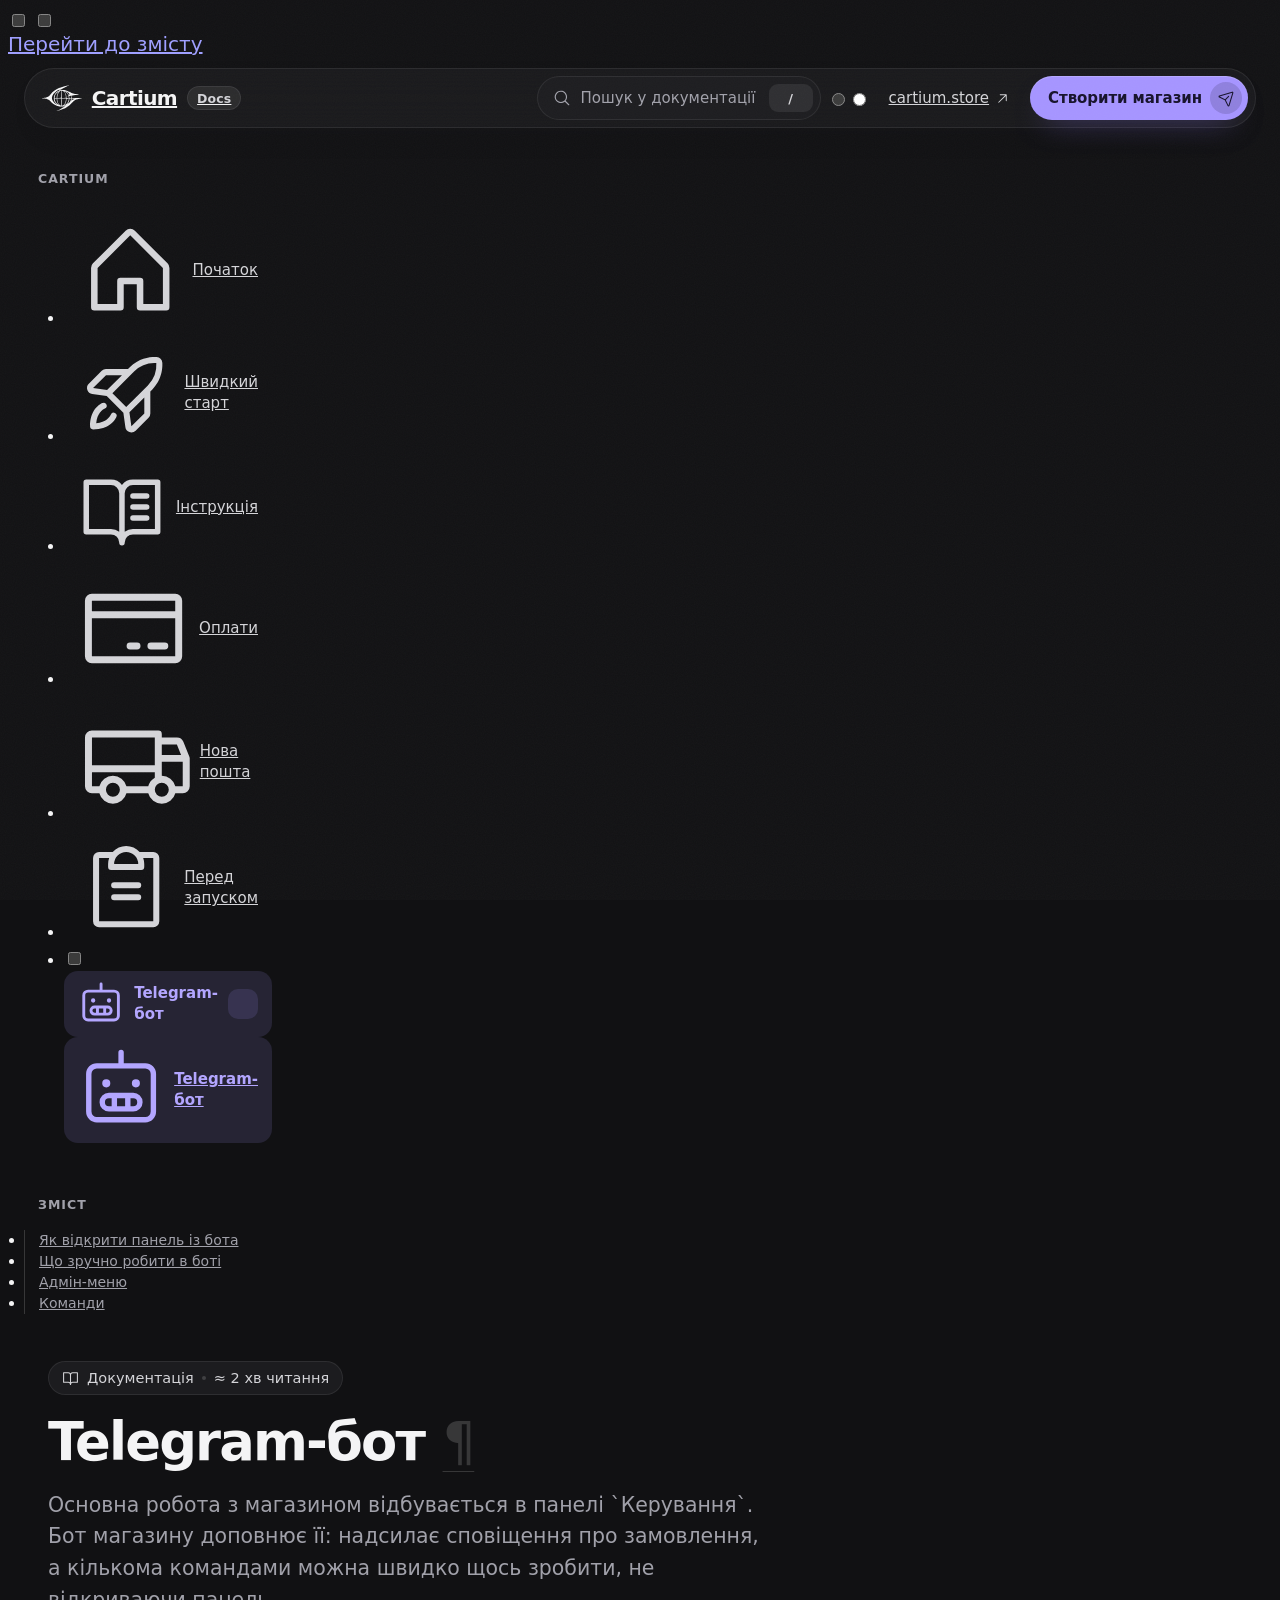
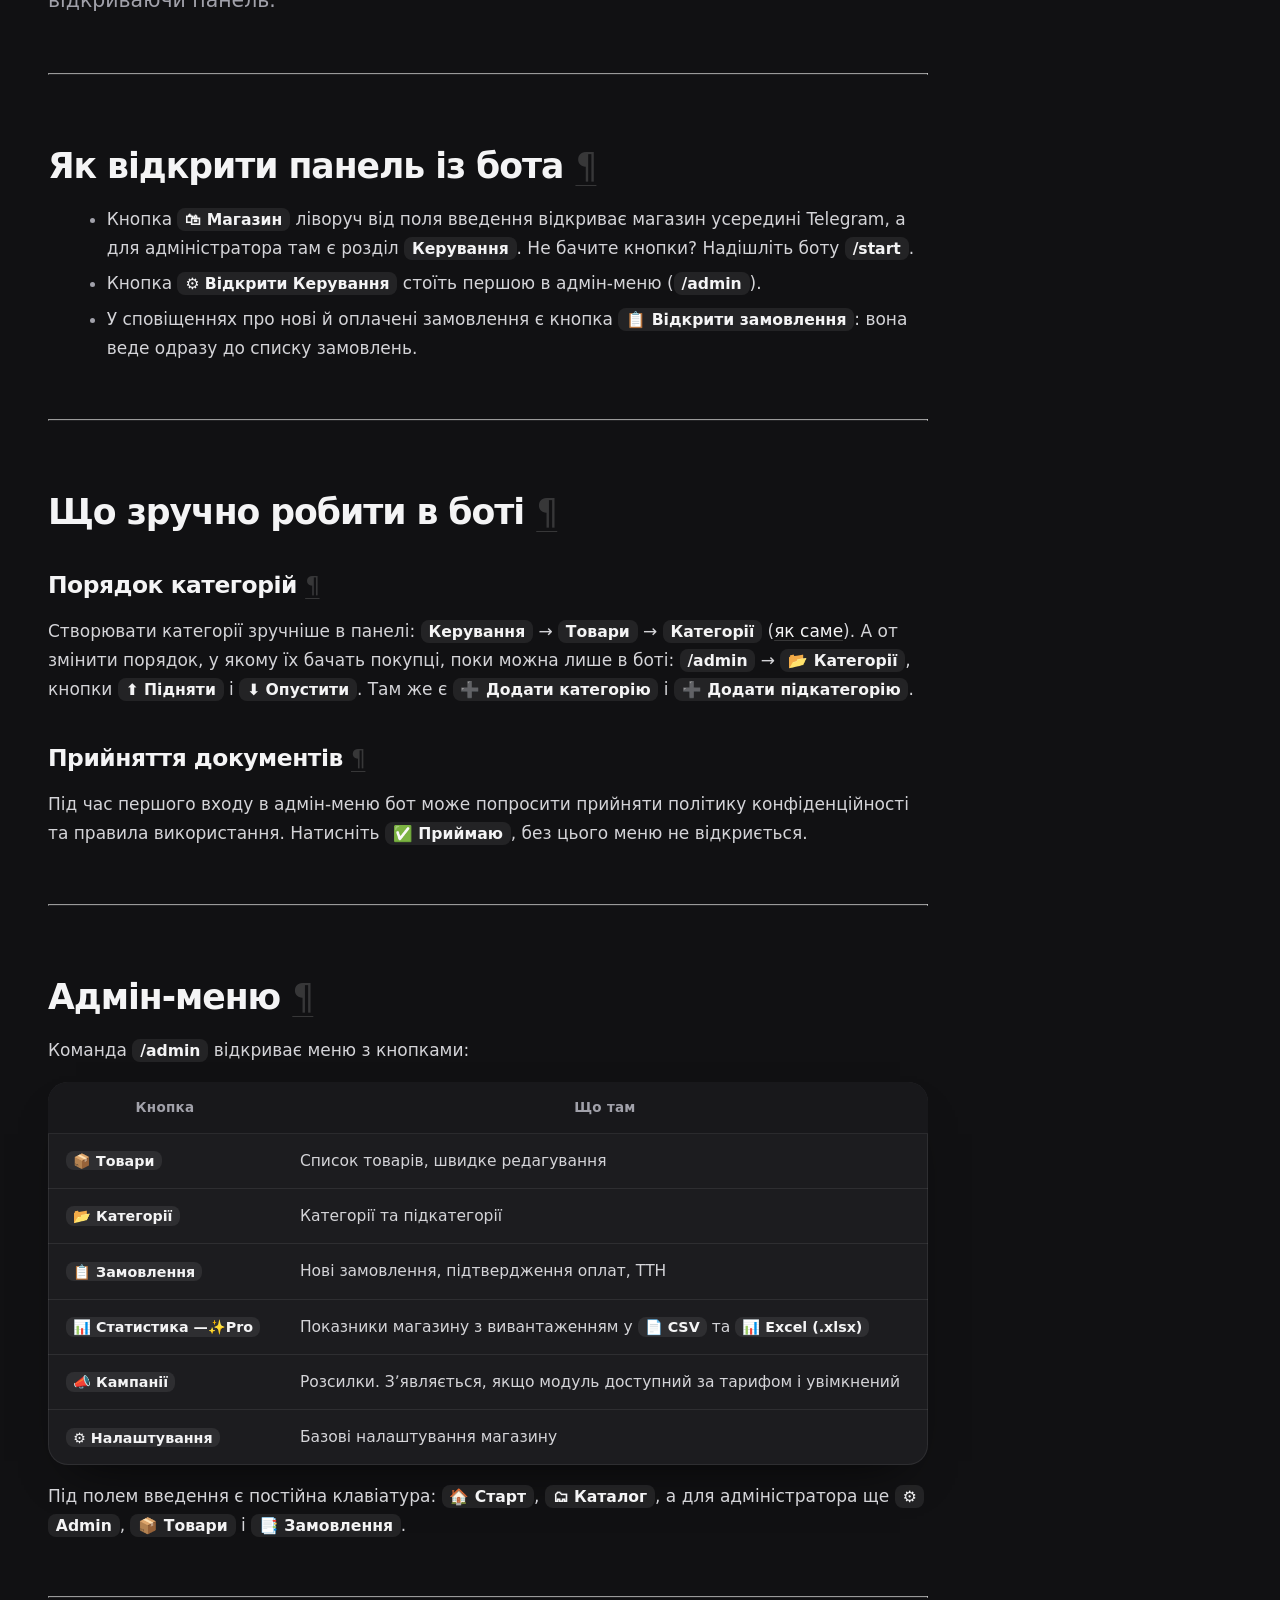
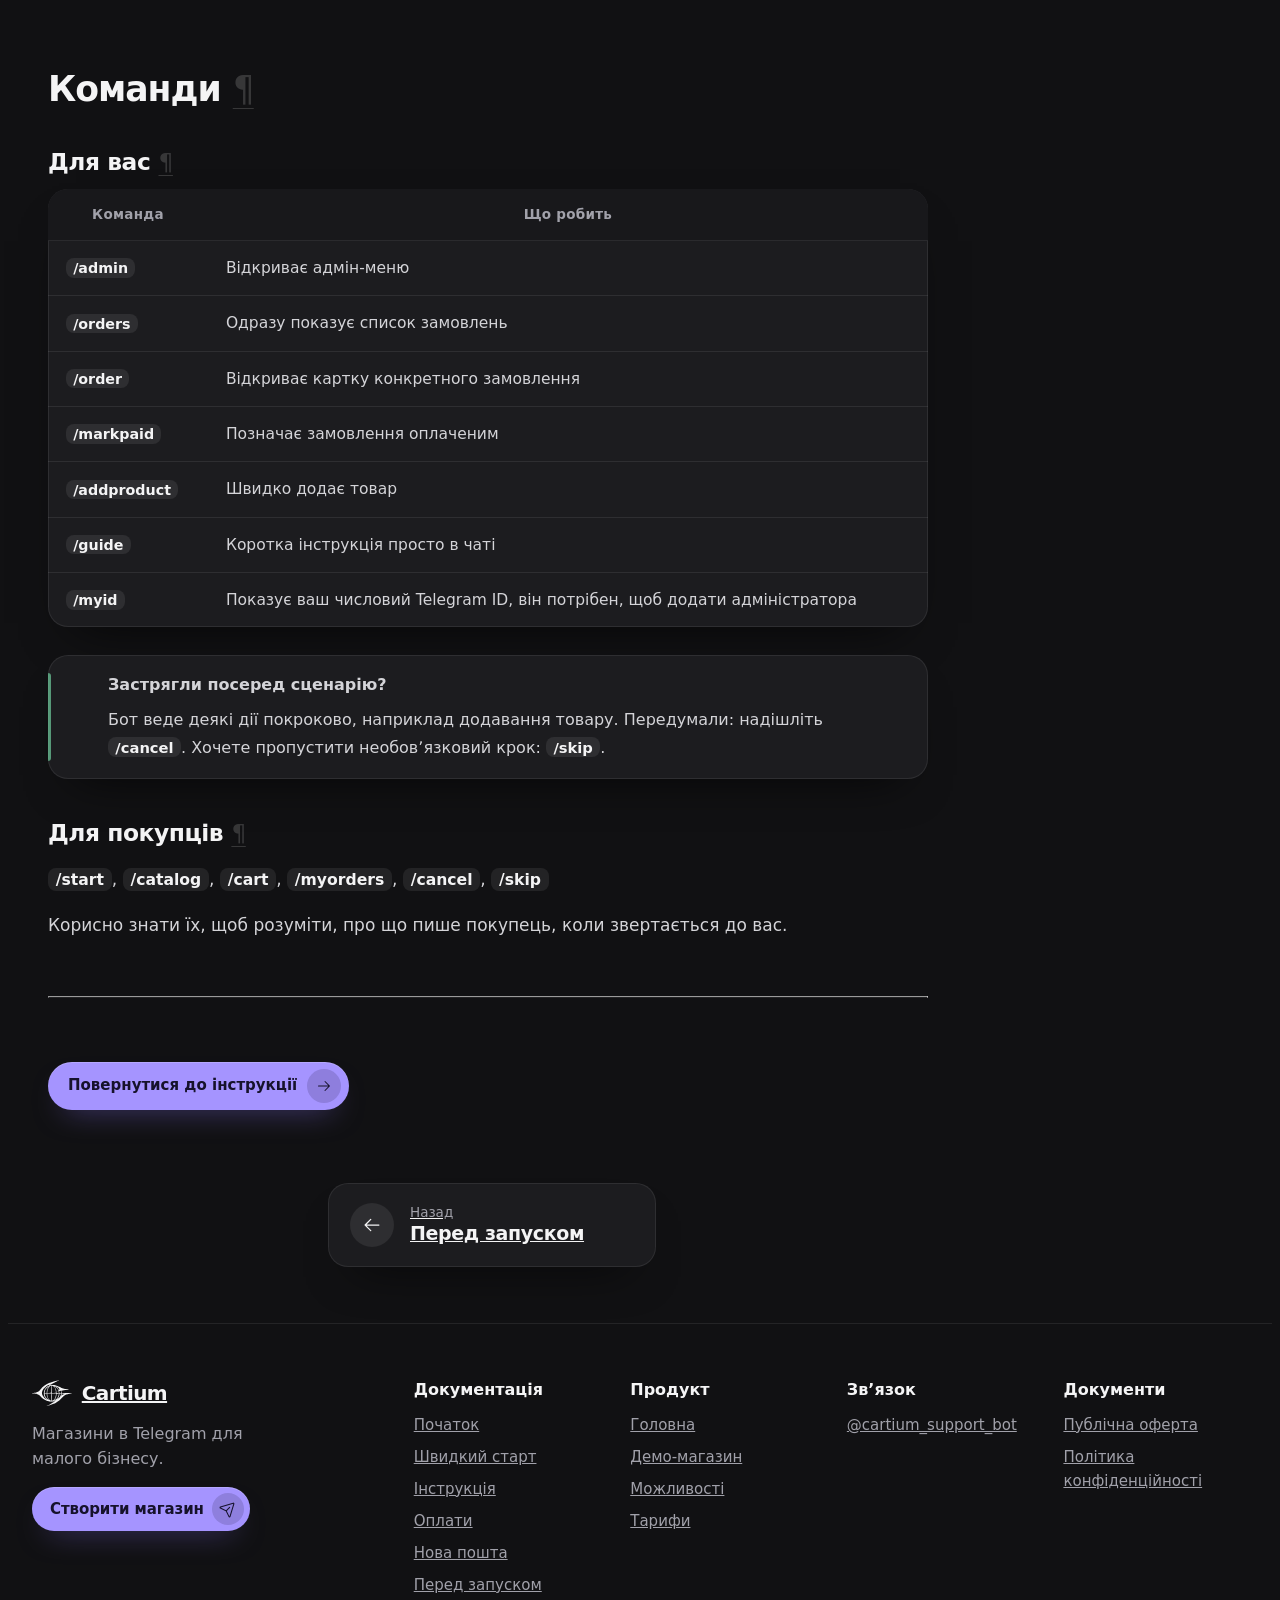
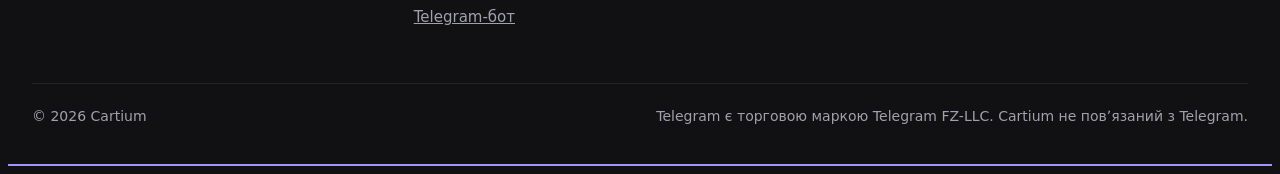
==== bot/index.html @ 5fe41b00 "Deployed d9afb50 with MkDocs version: 1.6.1" ====
<!doctype html>
<html lang="uk" class="no-js">
  <head>
    
      <meta charset="utf-8">
      <meta name="viewport" content="width=device-width,initial-scale=1">
      
        <meta name="description" content="Документація платформи Cartium">
      
      
      
        <link rel="canonical" href="https://docs.cartium.store/bot/">
      
      
        <link rel="prev" href="../launch/">
      
      
      
        
      
      
      <link rel="icon" href="../assets/favicon.svg">
      <meta name="generator" content="mkdocs-1.6.1, mkdocs-material-9.7.7">
    
    
      
        <title>Telegram-бот - Cartium</title>
      
    
    
      <link rel="stylesheet" href="../assets/stylesheets/main.ec1eaa64.min.css">
      
        
        <link rel="stylesheet" href="../assets/stylesheets/palette.ab4e12ef.min.css">
      
      
  
  
    
      
      
    
  
    
      
      
    
  
    
      
      
    
  
    
      
      
    
  
    
      
      
    
  
    
      
      
    
  
    
      
      
    
  
  
  <style>:root{--md-admonition-icon--note:url('data:image/svg+xml;charset=utf-8,%3Csvg%20xmlns%3D%22http%3A//www.w3.org/2000/svg%22%20viewBox%3D%220%200%20256%20256%22%20fill%3D%22currentColor%22%3E%3Cpath%20d%3D%22M229.66%2C58.34l-32-32a8%2C8%2C0%2C0%2C0-11.32%2C0l-96%2C96A8%2C8%2C0%2C0%2C0%2C88%2C128v32a8%2C8%2C0%2C0%2C0%2C8%2C8h32a8%2C8%2C0%2C0%2C0%2C5.66-2.34l96-96A8%2C8%2C0%2C0%2C0%2C229.66%2C58.34ZM124.69%2C152H104V131.31l64-64L188.69%2C88ZM200%2C76.69%2C179.31%2C56%2C192%2C43.31%2C212.69%2C64ZM224%2C128v80a16%2C16%2C0%2C0%2C1-16%2C16H48a16%2C16%2C0%2C0%2C1-16-16V48A16%2C16%2C0%2C0%2C1%2C48%2C32h80a8%2C8%2C0%2C0%2C1%2C0%2C16H48V208H208V128a8%2C8%2C0%2C0%2C1%2C16%2C0Z%22/%3E%3C/svg%3E');--md-admonition-icon--info:url('data:image/svg+xml;charset=utf-8,%3Csvg%20xmlns%3D%22http%3A//www.w3.org/2000/svg%22%20viewBox%3D%220%200%20256%20256%22%20fill%3D%22currentColor%22%3E%3Cpath%20d%3D%22M128%2C24A104%2C104%2C0%2C1%2C0%2C232%2C128%2C104.11%2C104.11%2C0%2C0%2C0%2C128%2C24Zm0%2C192a88%2C88%2C0%2C1%2C1%2C88-88A88.1%2C88.1%2C0%2C0%2C1%2C128%2C216Zm16-40a8%2C8%2C0%2C0%2C1-8%2C8%2C16%2C16%2C0%2C0%2C1-16-16V128a8%2C8%2C0%2C0%2C1%2C0-16%2C16%2C16%2C0%2C0%2C1%2C16%2C16v40A8%2C8%2C0%2C0%2C1%2C144%2C176ZM112%2C84a12%2C12%2C0%2C1%2C1%2C12%2C12A12%2C12%2C0%2C0%2C1%2C112%2C84Z%22/%3E%3C/svg%3E');--md-admonition-icon--tip:url('data:image/svg+xml;charset=utf-8,%3Csvg%20xmlns%3D%22http%3A//www.w3.org/2000/svg%22%20viewBox%3D%220%200%20256%20256%22%20fill%3D%22currentColor%22%3E%3Cpath%20d%3D%22M176%2C232a8%2C8%2C0%2C0%2C1-8%2C8H88a8%2C8%2C0%2C0%2C1%2C0-16h80A8%2C8%2C0%2C0%2C1%2C176%2C232Zm40-128a87.55%2C87.55%2C0%2C0%2C1-33.64%2C69.21A16.24%2C16.24%2C0%2C0%2C0%2C176%2C186v6a16%2C16%2C0%2C0%2C1-16%2C16H96a16%2C16%2C0%2C0%2C1-16-16v-6a16%2C16%2C0%2C0%2C0-6.23-12.66A87.59%2C87.59%2C0%2C0%2C1%2C40%2C104.49C39.74%2C56.83%2C78.26%2C17.14%2C125.88%2C16A88%2C88%2C0%2C0%2C1%2C216%2C104Zm-16%2C0a72%2C72%2C0%2C0%2C0-73.74-72c-39%2C.92-70.47%2C33.39-70.26%2C72.39a71.65%2C71.65%2C0%2C0%2C0%2C27.64%2C56.3A32%2C32%2C0%2C0%2C1%2C96%2C186v6h64v-6a32.15%2C32.15%2C0%2C0%2C1%2C12.47-25.35A71.65%2C71.65%2C0%2C0%2C0%2C200%2C104Zm-16.11-9.34a57.6%2C57.6%2C0%2C0%2C0-46.56-46.55%2C8%2C8%2C0%2C0%2C0-2.66%2C15.78c16.57%2C2.79%2C30.63%2C16.85%2C33.44%2C33.45A8%2C8%2C0%2C0%2C0%2C176%2C104a9%2C9%2C0%2C0%2C0%2C1.35-.11A8%2C8%2C0%2C0%2C0%2C183.89%2C94.66Z%22/%3E%3C/svg%3E');--md-admonition-icon--warning:url('data:image/svg+xml;charset=utf-8,%3Csvg%20xmlns%3D%22http%3A//www.w3.org/2000/svg%22%20viewBox%3D%220%200%20256%20256%22%20fill%3D%22currentColor%22%3E%3Cpath%20d%3D%22M236.8%2C188.09%2C149.35%2C36.22h0a24.76%2C24.76%2C0%2C0%2C0-42.7%2C0L19.2%2C188.09a23.51%2C23.51%2C0%2C0%2C0%2C0%2C23.72A24.35%2C24.35%2C0%2C0%2C0%2C40.55%2C224h174.9a24.35%2C24.35%2C0%2C0%2C0%2C21.33-12.19A23.51%2C23.51%2C0%2C0%2C0%2C236.8%2C188.09ZM222.93%2C203.8a8.5%2C8.5%2C0%2C0%2C1-7.48%2C4.2H40.55a8.5%2C8.5%2C0%2C0%2C1-7.48-4.2%2C7.59%2C7.59%2C0%2C0%2C1%2C0-7.72L120.52%2C44.21a8.75%2C8.75%2C0%2C0%2C1%2C15%2C0l87.45%2C151.87A7.59%2C7.59%2C0%2C0%2C1%2C222.93%2C203.8ZM120%2C144V104a8%2C8%2C0%2C0%2C1%2C16%2C0v40a8%2C8%2C0%2C0%2C1-16%2C0Zm20%2C36a12%2C12%2C0%2C1%2C1-12-12A12%2C12%2C0%2C0%2C1%2C140%2C180Z%22/%3E%3C/svg%3E');--md-admonition-icon--question:url('data:image/svg+xml;charset=utf-8,%3Csvg%20xmlns%3D%22http%3A//www.w3.org/2000/svg%22%20viewBox%3D%220%200%20256%20256%22%20fill%3D%22currentColor%22%3E%3Cpath%20d%3D%22M140%2C180a12%2C12%2C0%2C1%2C1-12-12A12%2C12%2C0%2C0%2C1%2C140%2C180ZM128%2C72c-22.06%2C0-40%2C16.15-40%2C36v4a8%2C8%2C0%2C0%2C0%2C16%2C0v-4c0-11%2C10.77-20%2C24-20s24%2C9%2C24%2C20-10.77%2C20-24%2C20a8%2C8%2C0%2C0%2C0-8%2C8v8a8%2C8%2C0%2C0%2C0%2C16%2C0v-.72c18.24-3.35%2C32-17.9%2C32-35.28C168%2C88.15%2C150.06%2C72%2C128%2C72Zm104%2C56A104%2C104%2C0%2C1%2C1%2C128%2C24%2C104.11%2C104.11%2C0%2C0%2C1%2C232%2C128Zm-16%2C0a88%2C88%2C0%2C1%2C0-88%2C88A88.1%2C88.1%2C0%2C0%2C0%2C216%2C128Z%22/%3E%3C/svg%3E');--md-admonition-icon--example:url('data:image/svg+xml;charset=utf-8,%3Csvg%20xmlns%3D%22http%3A//www.w3.org/2000/svg%22%20viewBox%3D%220%200%20256%20256%22%20fill%3D%22currentColor%22%3E%3Cpath%20d%3D%22M215.79%2C118.17a8%2C8%2C0%2C0%2C0-5-5.66L153.18%2C90.9l14.66-73.33a8%2C8%2C0%2C0%2C0-13.69-7l-112%2C120a8%2C8%2C0%2C0%2C0%2C3%2C13l57.63%2C21.61L88.16%2C238.43a8%2C8%2C0%2C0%2C0%2C13.69%2C7l112-120A8%2C8%2C0%2C0%2C0%2C215.79%2C118.17ZM109.37%2C214l10.47-52.38a8%2C8%2C0%2C0%2C0-5-9.06L62%2C132.71l84.62-90.66L136.16%2C94.43a8%2C8%2C0%2C0%2C0%2C5%2C9.06l52.8%2C19.8Z%22/%3E%3C/svg%3E');--md-admonition-icon--success:url('data:image/svg+xml;charset=utf-8,%3Csvg%20xmlns%3D%22http%3A//www.w3.org/2000/svg%22%20viewBox%3D%220%200%20256%20256%22%20fill%3D%22currentColor%22%3E%3Cpath%20d%3D%22M173.66%2C98.34a8%2C8%2C0%2C0%2C1%2C0%2C11.32l-56%2C56a8%2C8%2C0%2C0%2C1-11.32%2C0l-24-24a8%2C8%2C0%2C0%2C1%2C11.32-11.32L112%2C148.69l50.34-50.35A8%2C8%2C0%2C0%2C1%2C173.66%2C98.34ZM232%2C128A104%2C104%2C0%2C1%2C1%2C128%2C24%2C104.11%2C104.11%2C0%2C0%2C1%2C232%2C128Zm-16%2C0a88%2C88%2C0%2C1%2C0-88%2C88A88.1%2C88.1%2C0%2C0%2C0%2C216%2C128Z%22/%3E%3C/svg%3E');}</style>



    
    
      
    
    
      
    
    
      <link rel="stylesheet" href="../styles/extra.css">
    
    <script>__md_scope=new URL("..",location),__md_hash=e=>[...e].reduce(((e,_)=>(e<<5)-e+_.charCodeAt(0)),0),__md_get=(e,_=localStorage,t=__md_scope)=>JSON.parse(_.getItem(t.pathname+"."+e)),__md_set=(e,_,t=localStorage,a=__md_scope)=>{try{t.setItem(a.pathname+"."+e,JSON.stringify(_))}catch(e){}}</script>
    
      

    
    
  
  <link rel="preload" href="../assets/fonts/FixelText-Regular.woff2" as="font" type="font/woff2" crossorigin>
  <link rel="preload" href="../assets/fonts/FixelDisplay-SemiBold.woff2" as="font" type="font/woff2" crossorigin>
  <meta name="theme-color" content="#111113">

  </head>
  
  
    
    
      
    
    
    
    
    <body dir="ltr" data-md-color-scheme="slate" data-md-color-primary="custom" data-md-color-accent="custom">
  
    
    <input class="md-toggle" data-md-toggle="drawer" type="checkbox" id="__drawer" autocomplete="off">
    <input class="md-toggle" data-md-toggle="search" type="checkbox" id="__search" autocomplete="off">
    <label class="md-overlay" for="__drawer"></label>
    <div data-md-component="skip">
      
        
        <a href="#telegram-бот" class="md-skip">
          Перейти до змісту
        </a>
      
    </div>
    <div data-md-component="announce">
      
    </div>
    
    
      <header class="md-header c-header" data-md-component="header">
  <div class="c-progress" aria-hidden="true"><span data-c-progress></span></div>
  <nav class="md-header__inner c-nav" aria-label="Хедер">
    <label class="md-header__button md-icon c-burger" for="__drawer" aria-label="Меню">
      <span class="c-burger-line"></span>
      <span class="c-burger-line"></span>
    </label>
    <a href=".." title="Cartium" class="md-header__button md-logo c-logo" aria-label="Cartium, документація" data-md-component="logo">
      
  
  <svg xmlns="http://www.w3.org/2000/svg" viewBox="0 0 1000 654"><path fill="currentColor" fill-rule="evenodd" d="M372.4 653.8C369.3 651.9 372.5 649.6 387.1 643.4C408.6 634.2 466.2 603.6 487.8 589.9C490.7 588.1 497.8 583.7 503.4 580.3C509.1 576.9 520.0 570.0 527.6 564.9C535.2 559.8 543.0 554.7 544.9 553.6C550.5 550.3 549.6 550.0 536.4 550.0C512.3 550.0 481.5 547.5 459.6 543.9C442.6 541.0 438.2 540.2 430.6 538.2C426.4 537.1 418.0 535.0 411.9 533.6C405.8 532.2 399.3 530.5 397.4 529.9C395.5 529.3 389.2 527.3 383.3 525.6C351.3 516.0 312.3 496.9 288.3 479.0C269.7 465.0 267.1 463.0 257.9 454.7C248.7 446.4 229.9 426.9 222.7 418.3C207.7 400.2 194.5 388.3 176.4 376.6C164.3 368.8 137.3 357.3 123.1 354.0C119.4 353.1 110.0 350.9 102.2 349.0C94.5 347.2 86.2 345.5 83.9 345.2C73.3 344.0 59.6 342.2 47.7 340.5C40.4 339.5 27.5 338.3 18.3 337.9C0.9 337.1 -1.9 336.4 0.8 333.7C2.0 332.5 23.2 329.6 30.8 329.5C42.3 329.5 83.8 321.4 102.6 315.6C151.0 300.5 180.3 281.3 207.5 246.8C210.5 243.0 214.9 237.5 217.3 234.6C219.8 231.6 225.3 224.9 229.7 219.7C259.2 184.0 308.0 142.6 347.1 120.0C349.8 118.5 358.9 113.2 367.4 108.2C381.6 100.0 397.5 91.8 405.8 88.5C408.8 87.3 412.8 85.5 428.7 78.4C452.8 67.5 497.2 51.8 529.7 42.7C536.0 40.9 545.5 38.2 550.7 36.6C564.3 32.6 571.9 30.5 573.1 30.5C573.6 30.5 580.1 28.8 587.4 26.6C594.7 24.5 605.8 21.4 612.0 19.8C625.4 16.3 641.0 11.9 646.8 9.9C649.1 9.2 652.7 8.1 654.8 7.4C668.8 3.3 672.7 2.0 674.9 1.1C679.1 -0.7 683.4 -0.4 683.4 1.8C683.4 3.4 682.2 4.2 673.7 8.0C660.6 14.0 639.3 24.7 632.7 28.6C629.8 30.3 623.3 33.7 618.2 36.1C613.2 38.5 605.5 42.5 601.1 45.0C596.7 47.4 588.4 51.8 582.8 54.6C577.1 57.4 567.1 62.9 560.6 66.8C554.1 70.6 541.6 77.8 532.8 82.8C524.0 87.7 514.9 93.0 512.6 94.6C506.7 98.5 493.6 106.2 480.7 113.3C474.7 116.7 466.8 121.1 463.1 123.3C459.5 125.4 452.7 129.2 447.9 131.6C435.5 138.1 436.0 138.7 450.5 134.6C462.9 131.1 475.3 128.6 488.6 126.9C503.7 124.9 546.5 124.9 558.7 126.8C575.7 129.5 593.6 133.2 602.2 135.7C615.5 139.7 618.6 140.6 622.8 142.0C647.6 150.4 681.3 165.6 703.3 178.2C707.7 180.8 716.8 185.7 723.5 189.2C730.2 192.6 738.2 196.8 741.3 198.5C744.3 200.2 747.9 201.8 749.3 202.2C750.6 202.5 756.2 204.3 761.6 206.2C767.1 208.1 774.5 210.5 778.0 211.6C781.6 212.6 787.4 214.4 791.0 215.5C796.6 217.2 808.5 219.6 831.8 223.9C843.0 225.9 862.5 228.1 878.7 229.3C882.7 229.6 897.3 230.0 911.1 230.3L936.3 230.7L936.6 232.4C936.9 234.7 935.2 235.4 924.5 236.9C919.7 237.5 913.1 238.7 909.8 239.6C906.6 240.4 900.8 241.7 896.9 242.5C893.0 243.3 882.1 245.8 872.6 247.9C863.2 250.1 849.1 253.0 841.3 254.4C833.6 255.8 819.7 258.4 810.5 260.1C801.2 261.8 786.5 264.2 777.7 265.5C768.8 266.7 757.0 268.5 751.3 269.3C745.7 270.1 739.2 271.0 737.0 271.3C731.9 271.9 731.1 273.3 734.4 276.0C738.9 279.8 743.0 293.7 744.4 310.5C744.9 315.7 745.5 321.7 745.7 323.8L746.1 327.7L765.6 327.4C776.4 327.2 799.4 327.4 816.9 327.9C834.3 328.4 870.2 329.1 896.6 329.5C954.9 330.4 997.6 331.7 999.4 332.7C1001.3 333.7 1001.1 335.5 999.0 336.3C998.1 336.6 993.9 337.2 989.7 337.5C977.3 338.3 956.5 341.6 947.1 344.1C945.4 344.5 941.7 345.3 938.7 345.9C876.3 357.6 831.9 374.8 800.9 399.4C792.3 406.3 771.5 427.2 760.1 440.5C710.9 497.8 666.0 535.2 602.6 571.5C585.2 581.4 578.7 584.8 563.7 591.7C561.4 592.8 553.0 596.6 545.0 600.3C521.3 611.2 478.2 626.4 447.4 634.6C440.5 636.4 436.1 637.6 428.3 639.9C425.4 640.8 417.2 642.9 410.1 644.6C397.7 647.5 381.8 651.9 377.3 653.6C374.8 654.6 373.7 654.7 372.4 653.8ZM559.6 543.5C581.0 529.6 610.2 506.8 610.2 504.1C610.2 503.1 608.1 504.2 597.3 510.6C582.9 519.2 564.3 526.9 552.3 529.3C549.9 529.7 543.2 531.1 537.4 532.4C523.8 535.4 505.7 536.2 487.4 534.7C480.7 534.1 475.0 533.9 474.7 534.2C471.8 537.1 503.6 541.9 533.9 543.1C548.1 543.7 552.9 544.1 553.7 545.0C554.9 546.1 556.1 545.9 559.6 543.5ZM486.6 518.4C487.2 517.6 487.3 510.3 486.7 488.8C486.3 473.2 485.9 441.1 485.9 417.6C485.9 381.2 486.2 367.4 487.6 344.8L487.8 341.3L484.4 341.6C472.0 342.4 413.6 342.4 400.5 341.5C381.9 340.3 383.3 339.3 383.9 353.1C384.8 372.6 386.6 386.1 391.1 406.6C398.6 440.6 415.3 474.2 434.2 493.4C449.2 508.6 462.3 515.6 482.1 518.9C485.5 519.5 485.7 519.5 486.6 518.4ZM517.1 517.5C545.3 511.1 572.6 479.4 588.1 434.8C592.2 423.1 594.0 416.1 598.0 398.4C599.9 389.7 603.3 362.0 603.9 349.8L604.3 340.8L601.7 341.4C600.3 341.7 577.4 342.1 550.9 342.2C524.3 342.3 502.2 342.7 501.8 343.0C501.0 343.5 501.2 361.1 502.5 406.2C502.8 415.4 502.7 437.4 502.3 455.0C501.8 474.7 501.7 488.1 502.2 489.7C502.6 491.2 502.6 497.9 502.3 505.1C502.1 512.2 502.0 518.3 502.3 518.8C502.9 519.7 509.7 519.1 517.1 517.5ZM575.1 503.1C604.7 488.4 627.5 467.3 646.4 437.2C655.0 423.4 665.1 399.5 668.4 384.8C670.5 376.0 674.3 355.3 675.0 349.3C675.4 346.2 676.0 342.9 676.2 341.9C676.9 339.8 675.8 339.7 670.2 341.3C667.3 342.1 660.2 342.5 642.0 342.8C628.7 342.9 617.5 343.3 617.2 343.6C616.9 343.9 616.5 351.2 616.2 359.9C615.4 384.7 610.9 412.3 605.3 427.2C604.7 428.6 603.3 432.7 602.3 436.3C599.9 443.8 600.3 442.9 591.5 461.9C584.5 476.8 570.3 498.3 562.6 505.7C556.7 511.3 559.9 510.7 575.1 503.1ZM421.1 499.9C421.1 498.9 416.3 491.6 412.4 486.7C410.2 483.9 407.7 480.6 406.8 479.2C403.3 474.3 390.8 448.6 388.1 440.9C386.6 436.5 384.4 430.5 383.3 427.5C380.5 420.3 378.6 413.4 376.4 402.5C372.1 380.9 371.3 373.7 370.4 345.9C370.3 341.5 370.2 341.4 368.4 341.6C364.6 342.2 347.9 342.1 332.3 341.4L316.3 340.7L316.8 347.5C317.8 362.1 324.0 387.0 329.8 400.2C331.3 403.6 332.6 406.6 332.6 406.8C332.6 407.9 339.2 421.1 342.9 427.6C350.8 441.2 365.4 459.6 378.0 471.7C391.3 484.5 421.1 504.0 421.1 499.9ZM378.3 496.7C378.3 495.8 374.3 492.2 366.3 486.0C349.8 473.2 337.5 457.0 319.1 424.1C315.2 417.2 307.3 395.2 303.6 381.0C297.1 356.4 296.1 324.0 301.0 298.2C303.8 282.8 306.9 270.8 308.9 266.6C309.3 265.8 311.2 261.0 313.2 255.9C328.4 217.1 361.4 177.5 395.5 157.6C397.6 156.3 405.7 152.1 413.4 148.3C426.1 142.0 431.7 138.4 431.7 136.6C431.7 135.9 440.3 130.3 447.0 126.6C462.2 118.2 476.6 109.8 477.5 108.7C481.3 104.1 451.2 113.4 430.2 123.3C427.1 124.8 421.9 127.1 418.8 128.3C398.0 136.7 361.5 158.6 343.6 173.5C341.5 175.2 335.7 180.1 330.8 184.3C325.8 188.4 321.1 192.3 320.3 192.9C318.7 194.0 300.4 214.0 293.1 222.6C288.7 227.6 279.7 240.8 272.1 253.2C265.3 264.3 256.5 286.8 253.2 301.4C245.3 336.8 251.2 364.9 274.6 403.8C291.3 431.7 322.6 462.9 355.8 485.0C370.1 494.5 378.3 498.7 378.3 496.7ZM630.7 486.5C652.0 473.6 679.4 451.6 694.3 435.4C697.5 431.9 702.0 427.1 704.3 424.6C707.8 420.8 709.3 418.2 715.3 404.4C724.1 384.3 723.9 384.8 731.1 352.4C732.2 347.6 733.2 342.9 733.5 342.0C734.0 340.0 724.9 340.1 705.8 342.2C699.8 342.9 694.0 343.3 693.0 343.1C690.1 342.5 689.8 343.4 688.9 356.3C688.0 368.8 685.6 383.5 682.3 396.3C673.8 429.5 650.6 467.7 628.3 485.1C624.4 488.2 626.2 489.3 630.7 486.5ZM743.2 389.9C763.5 370.8 790.8 356.2 818.7 349.6C823.4 348.5 828.5 347.3 830.1 346.9C835.9 345.5 832.5 344.9 816.4 344.5C807.2 344.2 793.6 343.7 786.0 343.3C778.5 342.9 766.6 342.4 759.7 342.3L747.1 342.1L746.6 346.3C746.4 348.6 746.1 353.1 746.1 356.3C745.9 367.4 742.6 381.4 738.0 390.4C734.7 396.9 735.9 396.8 743.2 389.9ZM692.4 327.9C693.7 327.3 701.6 326.8 712.4 326.5L730.4 326.1L730.2 320.7C730.1 317.8 729.6 311.7 729.1 307.1C728.4 300.9 728.4 297.6 729.0 293.8C729.7 290.0 729.7 286.7 729.1 280.9L728.2 273.1L725.8 273.1C720.8 273.1 684.7 281.4 683.3 282.9C682.7 283.4 682.8 284.7 683.4 286.9C685.4 293.8 687.7 309.4 688.5 321.3C689.0 329.2 689.0 329.2 692.4 327.9ZM341.3 325.7C348.9 325.3 358.2 324.8 361.9 324.7L368.8 324.6L369.3 319.2C369.6 316.3 370.2 308.6 370.7 302.1C374.3 250.4 394.2 199.9 423.3 168.4C426.3 165.1 428.7 162.1 428.6 161.7C428.3 160.8 419.2 165.0 413.3 168.8C411.0 170.2 406.1 173.0 402.4 175.0C383.3 185.2 359.7 208.4 347.4 228.7C344.5 233.6 341.1 239.1 339.9 241.0C328.9 258.1 320.3 287.4 317.4 318.1C316.5 326.9 316.9 327.6 322.9 327.0C325.5 326.7 333.8 326.1 341.3 325.7ZM672.8 325.3C673.5 324.5 673.6 321.1 673.2 311.4C672.8 304.4 672.6 295.8 672.5 292.3C672.4 288.5 672.1 286.0 671.6 286.0C668.8 286.0 652.4 290.1 648.8 291.7C641.6 294.9 638.4 293.1 643.8 289.0C655.5 280.0 665.5 270.4 664.8 268.5C664.6 267.9 663.7 264.8 662.8 261.6C660.4 253.3 653.3 237.1 649.7 231.5C639.3 215.5 636.0 211.0 628.9 203.7C612.1 185.9 588.2 169.8 568.1 162.5C558.2 158.9 557.9 159.4 564.6 167.2C583.9 189.3 596.8 215.2 607.2 252.9C608.0 256.0 609.7 264.9 612.9 283.0C613.9 288.9 615.0 300.0 615.5 308.9C616.0 317.5 616.6 324.7 616.8 324.9C617.0 325.1 628.7 325.4 642.8 325.5C657.0 325.7 668.7 325.9 668.9 326.1C669.6 326.9 671.9 326.4 672.8 325.3ZM556.3 324.6C595.3 324.6 601.2 324.4 601.8 323.4C602.5 322.3 602.2 303.2 601.4 299.0C601.3 298.0 600.8 293.0 600.3 287.9C599.6 279.6 599.0 275.5 595.3 256.7C592.8 244.1 586.7 224.3 583.5 218.2C583.1 217.5 581.1 213.4 579.0 209.0C576.9 204.6 574.3 199.6 573.2 197.9C572.2 196.3 570.9 194.0 570.4 193.0C569.4 191.0 560.6 177.6 559.9 177.0C559.7 176.8 557.6 174.4 555.3 171.8C553.1 169.1 549.5 165.8 547.3 164.2C545.2 162.7 543.0 161.0 542.3 160.4C533.6 152.4 519.9 146.9 504.5 145.3C498.8 144.7 498.9 144.6 499.7 154.1C500.6 164.2 501.9 236.8 502.0 284.2C502.1 311.2 502.4 324.1 502.9 324.8C503.5 325.6 504.7 325.7 507.6 325.2C509.7 324.9 531.6 324.6 556.3 324.6ZM485.2 323.3C485.6 322.7 485.9 303.4 485.9 280.3C486.0 218.7 487.4 160.8 489.1 146.8C489.4 145.0 489.6 145.0 479.0 147.2C464.8 150.2 451.3 156.7 442.8 164.7C439.9 167.5 435.7 171.5 433.5 173.5C426.9 179.5 415.4 197.1 408.3 212.1C406.4 216.0 404.6 219.9 404.2 220.6C403.2 222.6 397.0 239.8 395.2 245.6C391.8 257.0 387.9 276.4 386.7 287.9C386.3 292.1 385.6 298.5 385.2 302.1C384.8 305.6 384.4 312.2 384.4 316.7L384.4 324.9L434.5 324.6C475.0 324.4 484.7 324.1 485.2 323.3ZM679.5 255.2C686.4 247.7 689.5 241.0 689.5 233.9C689.6 220.1 662.8 192.6 635.4 178.2C633.1 177.0 627.6 174.1 623.2 171.6C614.2 166.7 610.9 165.2 595.0 159.0C584.1 154.7 576.6 152.9 577.7 154.7C578.0 155.2 578.7 155.6 579.2 155.6C579.7 155.6 582.3 156.8 585.0 158.3C587.8 159.8 594.0 163.0 598.8 165.4C611.7 171.9 617.5 176.1 630.7 188.5C639.7 197.0 649.0 208.3 658.1 221.9C662.9 229.0 670.5 245.3 674.6 257.2C675.2 259.3 676.1 258.9 679.5 255.2Z"/></svg>

      <span class="c-logo-word">Cartium</span>
      <span class="c-logo-badge">Docs</span>
    </a>
    <div class="c-nav-spacer"></div>
    <div class="c-nav-actions">
      
        
        
          <label class="md-header__button c-search-btn" for="__search" aria-label="Пошук">
            <svg xmlns="http://www.w3.org/2000/svg" viewBox="0 0 256 256" fill="currentColor"><path d="M229.66,218.34l-50.07-50.06a88.11,88.11,0,1,0-11.31,11.31l50.06,50.07a8,8,0,0,0,11.32-11.32ZM40,112a72,72,0,1,1,72,72A72.08,72.08,0,0,1,40,112Z"/></svg>
            <span class="c-search-label">Пошук у документації</span>
            <kbd class="c-kbd">/</kbd>
          </label>
          <div class="md-search" data-md-component="search" role="dialog">
  <label class="md-search__overlay" for="__search"></label>
  <div class="md-search__inner" role="search">
    <form class="md-search__form" name="search">
      <input type="text" class="md-search__input" name="query" aria-label="Пошук" placeholder="Пошук" autocapitalize="off" autocorrect="off" autocomplete="off" spellcheck="false" data-md-component="search-query" required>
      <label class="md-search__icon md-icon" for="__search">
        
        <svg xmlns="http://www.w3.org/2000/svg" viewBox="0 0 256 256" fill="currentColor"><path d="M229.66,218.34l-50.07-50.06a88.11,88.11,0,1,0-11.31,11.31l50.06,50.07a8,8,0,0,0,11.32-11.32ZM40,112a72,72,0,1,1,72,72A72.08,72.08,0,0,1,40,112Z"/></svg>
        
        <svg xmlns="http://www.w3.org/2000/svg" viewBox="0 0 256 256" fill="currentColor"><path d="M224,128a8,8,0,0,1-8,8H59.31l58.35,58.34a8,8,0,0,1-11.32,11.32l-72-72a8,8,0,0,1,0-11.32l72-72a8,8,0,0,1,11.32,11.32L59.31,120H216A8,8,0,0,1,224,128Z"/></svg>
      </label>
      <nav class="md-search__options" aria-label="Шукати">
        
          <a href="javascript:void(0)" class="md-search__icon md-icon" title="Поділитись" aria-label="Поділитись" data-clipboard data-clipboard-text="" data-md-component="search-share" tabindex="-1">
            
            <svg xmlns="http://www.w3.org/2000/svg" viewBox="0 0 24 24"><path d="M18 16.08c-.76 0-1.44.3-1.96.77L8.91 12.7c.05-.23.09-.46.09-.7s-.04-.47-.09-.7l7.05-4.11c.54.5 1.25.81 2.04.81a3 3 0 0 0 3-3 3 3 0 0 0-3-3 3 3 0 0 0-3 3c0 .24.04.47.09.7L8.04 9.81C7.5 9.31 6.79 9 6 9a3 3 0 0 0-3 3 3 3 0 0 0 3 3c.79 0 1.5-.31 2.04-.81l7.12 4.15c-.05.21-.08.43-.08.66 0 1.61 1.31 2.91 2.92 2.91s2.92-1.3 2.92-2.91A2.92 2.92 0 0 0 18 16.08"/></svg>
          </a>
        
        <button type="reset" class="md-search__icon md-icon" title="Очистити" aria-label="Очистити" tabindex="-1">
          
          <svg xmlns="http://www.w3.org/2000/svg" viewBox="0 0 24 24"><path d="M19 6.41 17.59 5 12 10.59 6.41 5 5 6.41 10.59 12 5 17.59 6.41 19 12 13.41 17.59 19 19 17.59 13.41 12z"/></svg>
        </button>
      </nav>
      
    </form>
    <div class="md-search__output">
      <div class="md-search__scrollwrap" tabindex="0" data-md-scrollfix>
        <div class="md-search-result" data-md-component="search-result">
          <div class="md-search-result__meta">
            Пошук розпочато
          </div>
          <ol class="md-search-result__list" role="presentation"></ol>
        </div>
      </div>
    </div>
  </div>
</div>
        
      
      
        <form class="md-header__option" data-md-component="palette">
  
    
    
    
    <input class="md-option" data-md-color-media="" data-md-color-scheme="slate" data-md-color-primary="custom" data-md-color-accent="custom"  aria-label="Світла тема"  type="radio" name="__palette" id="__palette_0">
    
      <label class="md-header__button md-icon" title="Світла тема" for="__palette_1" hidden>
        <svg xmlns="http://www.w3.org/2000/svg" viewBox="0 0 256 256" fill="currentColor"><path d="M120,40V16a8,8,0,0,1,16,0V40a8,8,0,0,1-16,0Zm72,88a64,64,0,1,1-64-64A64.07,64.07,0,0,1,192,128Zm-16,0a48,48,0,1,0-48,48A48.05,48.05,0,0,0,176,128ZM58.34,69.66A8,8,0,0,0,69.66,58.34l-16-16A8,8,0,0,0,42.34,53.66Zm0,116.68-16,16a8,8,0,0,0,11.32,11.32l16-16a8,8,0,0,0-11.32-11.32ZM192,72a8,8,0,0,0,5.66-2.34l16-16a8,8,0,0,0-11.32-11.32l-16,16A8,8,0,0,0,192,72Zm5.66,114.34a8,8,0,0,0-11.32,11.32l16,16a8,8,0,0,0,11.32-11.32ZM48,128a8,8,0,0,0-8-8H16a8,8,0,0,0,0,16H40A8,8,0,0,0,48,128Zm80,80a8,8,0,0,0-8,8v24a8,8,0,0,0,16,0V216A8,8,0,0,0,128,208Zm112-88H216a8,8,0,0,0,0,16h24a8,8,0,0,0,0-16Z"/></svg>
      </label>
    
  
    
    
    
    <input class="md-option" data-md-color-media="" data-md-color-scheme="default" data-md-color-primary="custom" data-md-color-accent="custom"  aria-label="Темна тема"  type="radio" name="__palette" id="__palette_1">
    
      <label class="md-header__button md-icon" title="Темна тема" for="__palette_0" hidden>
        <svg xmlns="http://www.w3.org/2000/svg" viewBox="0 0 256 256" fill="currentColor"><path d="M233.54,142.23a8,8,0,0,0-8-2,88.08,88.08,0,0,1-109.8-109.8,8,8,0,0,0-10-10,104.84,104.84,0,0,0-52.91,37A104,104,0,0,0,136,224a103.09,103.09,0,0,0,62.52-20.88,104.84,104.84,0,0,0,37-52.91A8,8,0,0,0,233.54,142.23ZM188.9,190.34A88,88,0,0,1,65.66,67.11a89,89,0,0,1,31.4-26A106,106,0,0,0,96,56,104.11,104.11,0,0,0,200,160a106,106,0,0,0,14.92-1.06A89,89,0,0,1,188.9,190.34Z"/></svg>
      </label>
    
  
</form>
        <script>var palette=__md_get("__palette");if(palette&&palette.color){if("(prefers-color-scheme)"===palette.color.media){var media=matchMedia("(prefers-color-scheme: light)"),input=document.querySelector(media.matches?"[data-md-color-media='(prefers-color-scheme: light)']":"[data-md-color-media='(prefers-color-scheme: dark)']");palette.color.media=input.getAttribute("data-md-color-media"),palette.color.scheme=input.getAttribute("data-md-color-scheme"),palette.color.primary=input.getAttribute("data-md-color-primary"),palette.color.accent=input.getAttribute("data-md-color-accent")}for(var[key,value]of Object.entries(palette.color))document.body.setAttribute("data-md-color-"+key,value)}</script>
      
      
        <a class="c-nav-link" href="https://cartium.store/" target="_blank" rel="noopener">
          cartium.store <svg xmlns="http://www.w3.org/2000/svg" viewBox="0 0 256 256" fill="currentColor"><path d="M200,64V168a8,8,0,0,1-16,0V83.31L69.66,197.66a8,8,0,0,1-11.32-11.32L172.69,72H88a8,8,0,0,1,0-16H192A8,8,0,0,1,200,64Z"/></svg>
        </a>
      
      
        <a class="c-btn c-btn-primary c-btn-sm c-nav-cta" href="https://t.me/cartium_support_bot?start=connect" target="_blank" rel="noopener">
          <span>Створити<span class="c-cta-more"> магазин</span></span>
          <span class="c-btn-icon"><svg xmlns="http://www.w3.org/2000/svg" viewBox="0 0 256 256" fill="currentColor"><path d="M227.32,28.68a16,16,0,0,0-15.66-4.08l-.15,0L19.57,82.84a16,16,0,0,0-2.49,29.8L102,154l41.3,84.87A15.86,15.86,0,0,0,157.74,248q.69,0,1.38-.06a15.88,15.88,0,0,0,14-11.51l58.2-191.94c0-.05,0-.1,0-.15A16,16,0,0,0,227.32,28.68ZM157.83,231.85l-.05.14,0-.07-40.06-82.3,48-48a8,8,0,0,0-11.31-11.31l-48,48L24.08,98.25l-.07,0,.14,0L216,40Z"/></svg></span>
        </a>
      
    </div>
  </nav>
</header>
    
    <div class="md-container" data-md-component="container">
      
      
        
          
        
      
      <main class="md-main" data-md-component="main">
        <div class="md-main__inner md-grid">
          
            
              
              <div class="md-sidebar md-sidebar--primary" data-md-component="sidebar" data-md-type="navigation" >
                <div class="md-sidebar__scrollwrap">
                  <div class="md-sidebar__inner">
                    



<nav class="md-nav md-nav--primary" aria-label="Навігація" data-md-level="0">
  <label class="md-nav__title" for="__drawer">
    <a href=".." title="Cartium" class="md-nav__button md-logo" aria-label="Cartium" data-md-component="logo">
      
  
  <svg xmlns="http://www.w3.org/2000/svg" viewBox="0 0 1000 654"><path fill="currentColor" fill-rule="evenodd" d="M372.4 653.8C369.3 651.9 372.5 649.6 387.1 643.4C408.6 634.2 466.2 603.6 487.8 589.9C490.7 588.1 497.8 583.7 503.4 580.3C509.1 576.9 520.0 570.0 527.6 564.9C535.2 559.8 543.0 554.7 544.9 553.6C550.5 550.3 549.6 550.0 536.4 550.0C512.3 550.0 481.5 547.5 459.6 543.9C442.6 541.0 438.2 540.2 430.6 538.2C426.4 537.1 418.0 535.0 411.9 533.6C405.8 532.2 399.3 530.5 397.4 529.9C395.5 529.3 389.2 527.3 383.3 525.6C351.3 516.0 312.3 496.9 288.3 479.0C269.7 465.0 267.1 463.0 257.9 454.7C248.7 446.4 229.9 426.9 222.7 418.3C207.7 400.2 194.5 388.3 176.4 376.6C164.3 368.8 137.3 357.3 123.1 354.0C119.4 353.1 110.0 350.9 102.2 349.0C94.5 347.2 86.2 345.5 83.9 345.2C73.3 344.0 59.6 342.2 47.7 340.5C40.4 339.5 27.5 338.3 18.3 337.9C0.9 337.1 -1.9 336.4 0.8 333.7C2.0 332.5 23.2 329.6 30.8 329.5C42.3 329.5 83.8 321.4 102.6 315.6C151.0 300.5 180.3 281.3 207.5 246.8C210.5 243.0 214.9 237.5 217.3 234.6C219.8 231.6 225.3 224.9 229.7 219.7C259.2 184.0 308.0 142.6 347.1 120.0C349.8 118.5 358.9 113.2 367.4 108.2C381.6 100.0 397.5 91.8 405.8 88.5C408.8 87.3 412.8 85.5 428.7 78.4C452.8 67.5 497.2 51.8 529.7 42.7C536.0 40.9 545.5 38.2 550.7 36.6C564.3 32.6 571.9 30.5 573.1 30.5C573.6 30.5 580.1 28.8 587.4 26.6C594.7 24.5 605.8 21.4 612.0 19.8C625.4 16.3 641.0 11.9 646.8 9.9C649.1 9.2 652.7 8.1 654.8 7.4C668.8 3.3 672.7 2.0 674.9 1.1C679.1 -0.7 683.4 -0.4 683.4 1.8C683.4 3.4 682.2 4.2 673.7 8.0C660.6 14.0 639.3 24.7 632.7 28.6C629.8 30.3 623.3 33.7 618.2 36.1C613.2 38.5 605.5 42.5 601.1 45.0C596.7 47.4 588.4 51.8 582.8 54.6C577.1 57.4 567.1 62.9 560.6 66.8C554.1 70.6 541.6 77.8 532.8 82.8C524.0 87.7 514.9 93.0 512.6 94.6C506.7 98.5 493.6 106.2 480.7 113.3C474.7 116.7 466.8 121.1 463.1 123.3C459.5 125.4 452.7 129.2 447.9 131.6C435.5 138.1 436.0 138.7 450.5 134.6C462.9 131.1 475.3 128.6 488.6 126.9C503.7 124.9 546.5 124.9 558.7 126.8C575.7 129.5 593.6 133.2 602.2 135.7C615.5 139.7 618.6 140.6 622.8 142.0C647.6 150.4 681.3 165.6 703.3 178.2C707.7 180.8 716.8 185.7 723.5 189.2C730.2 192.6 738.2 196.8 741.3 198.5C744.3 200.2 747.9 201.8 749.3 202.2C750.6 202.5 756.2 204.3 761.6 206.2C767.1 208.1 774.5 210.5 778.0 211.6C781.6 212.6 787.4 214.4 791.0 215.5C796.6 217.2 808.5 219.6 831.8 223.9C843.0 225.9 862.5 228.1 878.7 229.3C882.7 229.6 897.3 230.0 911.1 230.3L936.3 230.7L936.6 232.4C936.9 234.7 935.2 235.4 924.5 236.9C919.7 237.5 913.1 238.7 909.8 239.6C906.6 240.4 900.8 241.7 896.9 242.5C893.0 243.3 882.1 245.8 872.6 247.9C863.2 250.1 849.1 253.0 841.3 254.4C833.6 255.8 819.7 258.4 810.5 260.1C801.2 261.8 786.5 264.2 777.7 265.5C768.8 266.7 757.0 268.5 751.3 269.3C745.7 270.1 739.2 271.0 737.0 271.3C731.9 271.9 731.1 273.3 734.4 276.0C738.9 279.8 743.0 293.7 744.4 310.5C744.9 315.7 745.5 321.7 745.7 323.8L746.1 327.7L765.6 327.4C776.4 327.2 799.4 327.4 816.9 327.9C834.3 328.4 870.2 329.1 896.6 329.5C954.9 330.4 997.6 331.7 999.4 332.7C1001.3 333.7 1001.1 335.5 999.0 336.3C998.1 336.6 993.9 337.2 989.7 337.5C977.3 338.3 956.5 341.6 947.1 344.1C945.4 344.5 941.7 345.3 938.7 345.9C876.3 357.6 831.9 374.8 800.9 399.4C792.3 406.3 771.5 427.2 760.1 440.5C710.9 497.8 666.0 535.2 602.6 571.5C585.2 581.4 578.7 584.8 563.7 591.7C561.4 592.8 553.0 596.6 545.0 600.3C521.3 611.2 478.2 626.4 447.4 634.6C440.5 636.4 436.1 637.6 428.3 639.9C425.4 640.8 417.2 642.9 410.1 644.6C397.7 647.5 381.8 651.9 377.3 653.6C374.8 654.6 373.7 654.7 372.4 653.8ZM559.6 543.5C581.0 529.6 610.2 506.8 610.2 504.1C610.2 503.1 608.1 504.2 597.3 510.6C582.9 519.2 564.3 526.9 552.3 529.3C549.9 529.7 543.2 531.1 537.4 532.4C523.8 535.4 505.7 536.2 487.4 534.7C480.7 534.1 475.0 533.9 474.7 534.2C471.8 537.1 503.6 541.9 533.9 543.1C548.1 543.7 552.9 544.1 553.7 545.0C554.9 546.1 556.1 545.9 559.6 543.5ZM486.6 518.4C487.2 517.6 487.3 510.3 486.7 488.8C486.3 473.2 485.9 441.1 485.9 417.6C485.9 381.2 486.2 367.4 487.6 344.8L487.8 341.3L484.4 341.6C472.0 342.4 413.6 342.4 400.5 341.5C381.9 340.3 383.3 339.3 383.9 353.1C384.8 372.6 386.6 386.1 391.1 406.6C398.6 440.6 415.3 474.2 434.2 493.4C449.2 508.6 462.3 515.6 482.1 518.9C485.5 519.5 485.7 519.5 486.6 518.4ZM517.1 517.5C545.3 511.1 572.6 479.4 588.1 434.8C592.2 423.1 594.0 416.1 598.0 398.4C599.9 389.7 603.3 362.0 603.9 349.8L604.3 340.8L601.7 341.4C600.3 341.7 577.4 342.1 550.9 342.2C524.3 342.3 502.2 342.7 501.8 343.0C501.0 343.5 501.2 361.1 502.5 406.2C502.8 415.4 502.7 437.4 502.3 455.0C501.8 474.7 501.7 488.1 502.2 489.7C502.6 491.2 502.6 497.9 502.3 505.1C502.1 512.2 502.0 518.3 502.3 518.8C502.9 519.7 509.7 519.1 517.1 517.5ZM575.1 503.1C604.7 488.4 627.5 467.3 646.4 437.2C655.0 423.4 665.1 399.5 668.4 384.8C670.5 376.0 674.3 355.3 675.0 349.3C675.4 346.2 676.0 342.9 676.2 341.9C676.9 339.8 675.8 339.7 670.2 341.3C667.3 342.1 660.2 342.5 642.0 342.8C628.7 342.9 617.5 343.3 617.2 343.6C616.9 343.9 616.5 351.2 616.2 359.9C615.4 384.7 610.9 412.3 605.3 427.2C604.7 428.6 603.3 432.7 602.3 436.3C599.9 443.8 600.3 442.9 591.5 461.9C584.5 476.8 570.3 498.3 562.6 505.7C556.7 511.3 559.9 510.7 575.1 503.1ZM421.1 499.9C421.1 498.9 416.3 491.6 412.4 486.7C410.2 483.9 407.7 480.6 406.8 479.2C403.3 474.3 390.8 448.6 388.1 440.9C386.6 436.5 384.4 430.5 383.3 427.5C380.5 420.3 378.6 413.4 376.4 402.5C372.1 380.9 371.3 373.7 370.4 345.9C370.3 341.5 370.2 341.4 368.4 341.6C364.6 342.2 347.9 342.1 332.3 341.4L316.3 340.7L316.8 347.5C317.8 362.1 324.0 387.0 329.8 400.2C331.3 403.6 332.6 406.6 332.6 406.8C332.6 407.9 339.2 421.1 342.9 427.6C350.8 441.2 365.4 459.6 378.0 471.7C391.3 484.5 421.1 504.0 421.1 499.9ZM378.3 496.7C378.3 495.8 374.3 492.2 366.3 486.0C349.8 473.2 337.5 457.0 319.1 424.1C315.2 417.2 307.3 395.2 303.6 381.0C297.1 356.4 296.1 324.0 301.0 298.2C303.8 282.8 306.9 270.8 308.9 266.6C309.3 265.8 311.2 261.0 313.2 255.9C328.4 217.1 361.4 177.5 395.5 157.6C397.6 156.3 405.7 152.1 413.4 148.3C426.1 142.0 431.7 138.4 431.7 136.6C431.7 135.9 440.3 130.3 447.0 126.6C462.2 118.2 476.6 109.8 477.5 108.7C481.3 104.1 451.2 113.4 430.2 123.3C427.1 124.8 421.9 127.1 418.8 128.3C398.0 136.7 361.5 158.6 343.6 173.5C341.5 175.2 335.7 180.1 330.8 184.3C325.8 188.4 321.1 192.3 320.3 192.9C318.7 194.0 300.4 214.0 293.1 222.6C288.7 227.6 279.7 240.8 272.1 253.2C265.3 264.3 256.5 286.8 253.2 301.4C245.3 336.8 251.2 364.9 274.6 403.8C291.3 431.7 322.6 462.9 355.8 485.0C370.1 494.5 378.3 498.7 378.3 496.7ZM630.7 486.5C652.0 473.6 679.4 451.6 694.3 435.4C697.5 431.9 702.0 427.1 704.3 424.6C707.8 420.8 709.3 418.2 715.3 404.4C724.1 384.3 723.9 384.8 731.1 352.4C732.2 347.6 733.2 342.9 733.5 342.0C734.0 340.0 724.9 340.1 705.8 342.2C699.8 342.9 694.0 343.3 693.0 343.1C690.1 342.5 689.8 343.4 688.9 356.3C688.0 368.8 685.6 383.5 682.3 396.3C673.8 429.5 650.6 467.7 628.3 485.1C624.4 488.2 626.2 489.3 630.7 486.5ZM743.2 389.9C763.5 370.8 790.8 356.2 818.7 349.6C823.4 348.5 828.5 347.3 830.1 346.9C835.9 345.5 832.5 344.9 816.4 344.5C807.2 344.2 793.6 343.7 786.0 343.3C778.5 342.9 766.6 342.4 759.7 342.3L747.1 342.1L746.6 346.3C746.4 348.6 746.1 353.1 746.1 356.3C745.9 367.4 742.6 381.4 738.0 390.4C734.7 396.9 735.9 396.8 743.2 389.9ZM692.4 327.9C693.7 327.3 701.6 326.8 712.4 326.5L730.4 326.1L730.2 320.7C730.1 317.8 729.6 311.7 729.1 307.1C728.4 300.9 728.4 297.6 729.0 293.8C729.7 290.0 729.7 286.7 729.1 280.9L728.2 273.1L725.8 273.1C720.8 273.1 684.7 281.4 683.3 282.9C682.7 283.4 682.8 284.7 683.4 286.9C685.4 293.8 687.7 309.4 688.5 321.3C689.0 329.2 689.0 329.2 692.4 327.9ZM341.3 325.7C348.9 325.3 358.2 324.8 361.9 324.7L368.8 324.6L369.3 319.2C369.6 316.3 370.2 308.6 370.7 302.1C374.3 250.4 394.2 199.9 423.3 168.4C426.3 165.1 428.7 162.1 428.6 161.7C428.3 160.8 419.2 165.0 413.3 168.8C411.0 170.2 406.1 173.0 402.4 175.0C383.3 185.2 359.7 208.4 347.4 228.7C344.5 233.6 341.1 239.1 339.9 241.0C328.9 258.1 320.3 287.4 317.4 318.1C316.5 326.9 316.9 327.6 322.9 327.0C325.5 326.7 333.8 326.1 341.3 325.7ZM672.8 325.3C673.5 324.5 673.6 321.1 673.2 311.4C672.8 304.4 672.6 295.8 672.5 292.3C672.4 288.5 672.1 286.0 671.6 286.0C668.8 286.0 652.4 290.1 648.8 291.7C641.6 294.9 638.4 293.1 643.8 289.0C655.5 280.0 665.5 270.4 664.8 268.5C664.6 267.9 663.7 264.8 662.8 261.6C660.4 253.3 653.3 237.1 649.7 231.5C639.3 215.5 636.0 211.0 628.9 203.7C612.1 185.9 588.2 169.8 568.1 162.5C558.2 158.9 557.9 159.4 564.6 167.2C583.9 189.3 596.8 215.2 607.2 252.9C608.0 256.0 609.7 264.9 612.9 283.0C613.9 288.9 615.0 300.0 615.5 308.9C616.0 317.5 616.6 324.7 616.8 324.9C617.0 325.1 628.7 325.4 642.8 325.5C657.0 325.7 668.7 325.9 668.9 326.1C669.6 326.9 671.9 326.4 672.8 325.3ZM556.3 324.6C595.3 324.6 601.2 324.4 601.8 323.4C602.5 322.3 602.2 303.2 601.4 299.0C601.3 298.0 600.8 293.0 600.3 287.9C599.6 279.6 599.0 275.5 595.3 256.7C592.8 244.1 586.7 224.3 583.5 218.2C583.1 217.5 581.1 213.4 579.0 209.0C576.9 204.6 574.3 199.6 573.2 197.9C572.2 196.3 570.9 194.0 570.4 193.0C569.4 191.0 560.6 177.6 559.9 177.0C559.7 176.8 557.6 174.4 555.3 171.8C553.1 169.1 549.5 165.8 547.3 164.2C545.2 162.7 543.0 161.0 542.3 160.4C533.6 152.4 519.9 146.9 504.5 145.3C498.8 144.7 498.9 144.6 499.7 154.1C500.6 164.2 501.9 236.8 502.0 284.2C502.1 311.2 502.4 324.1 502.9 324.8C503.5 325.6 504.7 325.7 507.6 325.2C509.7 324.9 531.6 324.6 556.3 324.6ZM485.2 323.3C485.6 322.7 485.9 303.4 485.9 280.3C486.0 218.7 487.4 160.8 489.1 146.8C489.4 145.0 489.6 145.0 479.0 147.2C464.8 150.2 451.3 156.7 442.8 164.7C439.9 167.5 435.7 171.5 433.5 173.5C426.9 179.5 415.4 197.1 408.3 212.1C406.4 216.0 404.6 219.9 404.2 220.6C403.2 222.6 397.0 239.8 395.2 245.6C391.8 257.0 387.9 276.4 386.7 287.9C386.3 292.1 385.6 298.5 385.2 302.1C384.8 305.6 384.4 312.2 384.4 316.7L384.4 324.9L434.5 324.6C475.0 324.4 484.7 324.1 485.2 323.3ZM679.5 255.2C686.4 247.7 689.5 241.0 689.5 233.9C689.6 220.1 662.8 192.6 635.4 178.2C633.1 177.0 627.6 174.1 623.2 171.6C614.2 166.7 610.9 165.2 595.0 159.0C584.1 154.7 576.6 152.9 577.7 154.7C578.0 155.2 578.7 155.6 579.2 155.6C579.7 155.6 582.3 156.8 585.0 158.3C587.8 159.8 594.0 163.0 598.8 165.4C611.7 171.9 617.5 176.1 630.7 188.5C639.7 197.0 649.0 208.3 658.1 221.9C662.9 229.0 670.5 245.3 674.6 257.2C675.2 259.3 676.1 258.9 679.5 255.2Z"/></svg>

    </a>
    Cartium
  </label>
  
  <ul class="md-nav__list" data-md-scrollfix>
    
      
      
  
  
  
  
    <li class="md-nav__item">
      <a href=".." class="md-nav__link">
        
  
  
    <svg xmlns="http://www.w3.org/2000/svg" viewBox="0 0 256 256" fill="currentColor"><path d="M219.31,108.68l-80-80a16,16,0,0,0-22.62,0l-80,80A15.87,15.87,0,0,0,32,120v96a8,8,0,0,0,8,8h64a8,8,0,0,0,8-8V160h32v56a8,8,0,0,0,8,8h64a8,8,0,0,0,8-8V120A15.87,15.87,0,0,0,219.31,108.68ZM208,208H160V152a8,8,0,0,0-8-8H104a8,8,0,0,0-8,8v56H48V120l80-80,80,80Z"/></svg>
  
  <span class="md-ellipsis">
    
  
    Початок
  

    
  </span>
  
  

      </a>
    </li>
  

    
      
      
  
  
  
  
    <li class="md-nav__item">
      <a href="../quick-start/" class="md-nav__link">
        
  
  
    <svg xmlns="http://www.w3.org/2000/svg" viewBox="0 0 256 256" fill="currentColor"><path d="M223.85,47.12a16,16,0,0,0-15-15c-12.58-.75-44.73.4-71.41,27.07L132.69,64H74.36A15.91,15.91,0,0,0,63,68.68L28.7,103a16,16,0,0,0,9.07,27.16l38.47,5.37,44.21,44.21,5.37,38.49a15.94,15.94,0,0,0,10.78,12.92,16.11,16.11,0,0,0,5.1.83A15.91,15.91,0,0,0,153,227.3L187.32,193A15.91,15.91,0,0,0,192,181.64V123.31l4.77-4.77C223.45,91.86,224.6,59.71,223.85,47.12ZM74.36,80h42.33L77.16,119.52,40,114.34Zm74.41-9.45a76.65,76.65,0,0,1,59.11-22.47,76.46,76.46,0,0,1-22.42,59.16L128,164.68,91.32,128ZM176,181.64,141.67,216l-5.19-37.17L176,139.31Zm-74.16,9.5C97.34,201,82.29,224,40,224a8,8,0,0,1-8-8c0-42.29,23-57.34,32.86-61.85a8,8,0,0,1,6.64,14.56c-6.43,2.93-20.62,12.36-23.12,38.91,26.55-2.5,36-16.69,38.91-23.12a8,8,0,1,1,14.56,6.64Z"/></svg>
  
  <span class="md-ellipsis">
    
  
    Швидкий старт
  

    
  </span>
  
  

      </a>
    </li>
  

    
      
      
  
  
  
  
    <li class="md-nav__item">
      <a href="../owner-guide/" class="md-nav__link">
        
  
  
    <svg xmlns="http://www.w3.org/2000/svg" viewBox="0 0 256 256" fill="currentColor"><path d="M232,48H160a40,40,0,0,0-32,16A40,40,0,0,0,96,48H24a8,8,0,0,0-8,8V200a8,8,0,0,0,8,8H96a24,24,0,0,1,24,24,8,8,0,0,0,16,0,24,24,0,0,1,24-24h72a8,8,0,0,0,8-8V56A8,8,0,0,0,232,48ZM96,192H32V64H96a24,24,0,0,1,24,24V200A39.81,39.81,0,0,0,96,192Zm128,0H160a39.81,39.81,0,0,0-24,8V88a24,24,0,0,1,24-24h64ZM160,88h40a8,8,0,0,1,0,16H160a8,8,0,0,1,0-16Zm48,40a8,8,0,0,1-8,8H160a8,8,0,0,1,0-16h40A8,8,0,0,1,208,128Zm0,32a8,8,0,0,1-8,8H160a8,8,0,0,1,0-16h40A8,8,0,0,1,208,160Z"/></svg>
  
  <span class="md-ellipsis">
    
  
    Інструкція
  

    
  </span>
  
  

      </a>
    </li>
  

    
      
      
  
  
  
  
    <li class="md-nav__item">
      <a href="../payments/" class="md-nav__link">
        
  
  
    <svg xmlns="http://www.w3.org/2000/svg" viewBox="0 0 256 256" fill="currentColor"><path d="M224,48H32A16,16,0,0,0,16,64V192a16,16,0,0,0,16,16H224a16,16,0,0,0,16-16V64A16,16,0,0,0,224,48Zm0,16V88H32V64Zm0,128H32V104H224v88Zm-16-24a8,8,0,0,1-8,8H168a8,8,0,0,1,0-16h32A8,8,0,0,1,208,168Zm-64,0a8,8,0,0,1-8,8H120a8,8,0,0,1,0-16h16A8,8,0,0,1,144,168Z"/></svg>
  
  <span class="md-ellipsis">
    
  
    Оплати
  

    
  </span>
  
  

      </a>
    </li>
  

    
      
      
  
  
  
  
    <li class="md-nav__item">
      <a href="../nova-poshta/" class="md-nav__link">
        
  
  
    <svg xmlns="http://www.w3.org/2000/svg" viewBox="0 0 256 256" fill="currentColor"><path d="M255.42,117l-14-35A15.93,15.93,0,0,0,226.58,72H192V64a8,8,0,0,0-8-8H32A16,16,0,0,0,16,72V184a16,16,0,0,0,16,16H49a32,32,0,0,0,62,0h50a32,32,0,0,0,62,0h17a16,16,0,0,0,16-16V120A7.94,7.94,0,0,0,255.42,117ZM192,88h34.58l9.6,24H192ZM32,72H176v64H32ZM80,208a16,16,0,1,1,16-16A16,16,0,0,1,80,208Zm81-24H111a32,32,0,0,0-62,0H32V152H176v12.31A32.11,32.11,0,0,0,161,184Zm31,24a16,16,0,1,1,16-16A16,16,0,0,1,192,208Zm48-24H223a32.06,32.06,0,0,0-31-24V128h48Z"/></svg>
  
  <span class="md-ellipsis">
    
  
    Нова пошта
  

    
  </span>
  
  

      </a>
    </li>
  

    
      
      
  
  
  
  
    <li class="md-nav__item">
      <a href="../launch/" class="md-nav__link">
        
  
  
    <svg xmlns="http://www.w3.org/2000/svg" viewBox="0 0 256 256" fill="currentColor"><path d="M168,152a8,8,0,0,1-8,8H96a8,8,0,0,1,0-16h64A8,8,0,0,1,168,152Zm-8-40H96a8,8,0,0,0,0,16h64a8,8,0,0,0,0-16Zm56-64V216a16,16,0,0,1-16,16H56a16,16,0,0,1-16-16V48A16,16,0,0,1,56,32H92.26a47.92,47.92,0,0,1,71.48,0H200A16,16,0,0,1,216,48ZM96,64h64a32,32,0,0,0-64,0ZM200,48H173.25A47.93,47.93,0,0,1,176,64v8a8,8,0,0,1-8,8H88a8,8,0,0,1-8-8V64a47.93,47.93,0,0,1,2.75-16H56V216H200Z"/></svg>
  
  <span class="md-ellipsis">
    
  
    Перед запуском
  

    
  </span>
  
  

      </a>
    </li>
  

    
      
      
  
  
    
  
  
  
    <li class="md-nav__item md-nav__item--active">
      
      <input class="md-nav__toggle md-toggle" type="checkbox" id="__toc">
      
      
        
      
      
        <label class="md-nav__link md-nav__link--active" for="__toc">
          
  
  
    <svg xmlns="http://www.w3.org/2000/svg" viewBox="0 0 256 256" fill="currentColor"><path d="M200,48H136V16a8,8,0,0,0-16,0V48H56A32,32,0,0,0,24,80V192a32,32,0,0,0,32,32H200a32,32,0,0,0,32-32V80A32,32,0,0,0,200,48Zm16,144a16,16,0,0,1-16,16H56a16,16,0,0,1-16-16V80A16,16,0,0,1,56,64H200a16,16,0,0,1,16,16Zm-52-56H92a28,28,0,0,0,0,56h72a28,28,0,0,0,0-56Zm-24,16v24H116V152ZM80,164a12,12,0,0,1,12-12h8v24H92A12,12,0,0,1,80,164Zm84,12h-8V152h8a12,12,0,0,1,0,24ZM72,108a12,12,0,1,1,12,12A12,12,0,0,1,72,108Zm88,0a12,12,0,1,1,12,12A12,12,0,0,1,160,108Z"/></svg>
  
  <span class="md-ellipsis">
    
  
    Telegram-бот
  

    
  </span>
  
  

          <span class="md-nav__icon md-icon"></span>
        </label>
      
      <a href="./" class="md-nav__link md-nav__link--active">
        
  
  
    <svg xmlns="http://www.w3.org/2000/svg" viewBox="0 0 256 256" fill="currentColor"><path d="M200,48H136V16a8,8,0,0,0-16,0V48H56A32,32,0,0,0,24,80V192a32,32,0,0,0,32,32H200a32,32,0,0,0,32-32V80A32,32,0,0,0,200,48Zm16,144a16,16,0,0,1-16,16H56a16,16,0,0,1-16-16V80A16,16,0,0,1,56,64H200a16,16,0,0,1,16,16Zm-52-56H92a28,28,0,0,0,0,56h72a28,28,0,0,0,0-56Zm-24,16v24H116V152ZM80,164a12,12,0,0,1,12-12h8v24H92A12,12,0,0,1,80,164Zm84,12h-8V152h8a12,12,0,0,1,0,24ZM72,108a12,12,0,1,1,12,12A12,12,0,0,1,72,108Zm88,0a12,12,0,1,1,12,12A12,12,0,0,1,160,108Z"/></svg>
  
  <span class="md-ellipsis">
    
  
    Telegram-бот
  

    
  </span>
  
  

      </a>
      
        

<nav class="md-nav md-nav--secondary" aria-label="Зміст">
  
  
  
    
  
  
    <label class="md-nav__title" for="__toc">
      <span class="md-nav__icon md-icon"></span>
      Зміст
    </label>
    <ul class="md-nav__list" data-md-component="toc" data-md-scrollfix>
      
        <li class="md-nav__item">
  <a href="#як-відкрити-панель-із-бота" class="md-nav__link">
    <span class="md-ellipsis">
      
        Як відкрити панель із бота
      
    </span>
  </a>
  
</li>
      
        <li class="md-nav__item">
  <a href="#що-зручно-робити-в-боті" class="md-nav__link">
    <span class="md-ellipsis">
      
        Що зручно робити в боті
      
    </span>
  </a>
  
    <nav class="md-nav" aria-label="Що зручно робити в боті">
      <ul class="md-nav__list">
        
          <li class="md-nav__item">
  <a href="#порядок-категорій" class="md-nav__link">
    <span class="md-ellipsis">
      
        Порядок категорій
      
    </span>
  </a>
  
</li>
        
          <li class="md-nav__item">
  <a href="#прийняття-документів" class="md-nav__link">
    <span class="md-ellipsis">
      
        Прийняття документів
      
    </span>
  </a>
  
</li>
        
      </ul>
    </nav>
  
</li>
      
        <li class="md-nav__item">
  <a href="#адмін-меню" class="md-nav__link">
    <span class="md-ellipsis">
      
        Адмін-меню
      
    </span>
  </a>
  
</li>
      
        <li class="md-nav__item">
  <a href="#команди" class="md-nav__link">
    <span class="md-ellipsis">
      
        Команди
      
    </span>
  </a>
  
    <nav class="md-nav" aria-label="Команди">
      <ul class="md-nav__list">
        
          <li class="md-nav__item">
  <a href="#для-вас" class="md-nav__link">
    <span class="md-ellipsis">
      
        Для вас
      
    </span>
  </a>
  
</li>
        
          <li class="md-nav__item">
  <a href="#для-покупців" class="md-nav__link">
    <span class="md-ellipsis">
      
        Для покупців
      
    </span>
  </a>
  
</li>
        
      </ul>
    </nav>
  
</li>
      
    </ul>
  
</nav>
      
    </li>
  

    
  </ul>
</nav>
                  </div>
                </div>
              </div>
            
            
              
              <div class="md-sidebar md-sidebar--secondary" data-md-component="sidebar" data-md-type="toc" >
                <div class="md-sidebar__scrollwrap">
                  <div class="md-sidebar__inner">
                    

<nav class="md-nav md-nav--secondary" aria-label="Зміст">
  
  
  
    
  
  
    <label class="md-nav__title" for="__toc">
      <span class="md-nav__icon md-icon"></span>
      Зміст
    </label>
    <ul class="md-nav__list" data-md-component="toc" data-md-scrollfix>
      
        <li class="md-nav__item">
  <a href="#як-відкрити-панель-із-бота" class="md-nav__link">
    <span class="md-ellipsis">
      
        Як відкрити панель із бота
      
    </span>
  </a>
  
</li>
      
        <li class="md-nav__item">
  <a href="#що-зручно-робити-в-боті" class="md-nav__link">
    <span class="md-ellipsis">
      
        Що зручно робити в боті
      
    </span>
  </a>
  
    <nav class="md-nav" aria-label="Що зручно робити в боті">
      <ul class="md-nav__list">
        
          <li class="md-nav__item">
  <a href="#порядок-категорій" class="md-nav__link">
    <span class="md-ellipsis">
      
        Порядок категорій
      
    </span>
  </a>
  
</li>
        
          <li class="md-nav__item">
  <a href="#прийняття-документів" class="md-nav__link">
    <span class="md-ellipsis">
      
        Прийняття документів
      
    </span>
  </a>
  
</li>
        
      </ul>
    </nav>
  
</li>
      
        <li class="md-nav__item">
  <a href="#адмін-меню" class="md-nav__link">
    <span class="md-ellipsis">
      
        Адмін-меню
      
    </span>
  </a>
  
</li>
      
        <li class="md-nav__item">
  <a href="#команди" class="md-nav__link">
    <span class="md-ellipsis">
      
        Команди
      
    </span>
  </a>
  
    <nav class="md-nav" aria-label="Команди">
      <ul class="md-nav__list">
        
          <li class="md-nav__item">
  <a href="#для-вас" class="md-nav__link">
    <span class="md-ellipsis">
      
        Для вас
      
    </span>
  </a>
  
</li>
        
          <li class="md-nav__item">
  <a href="#для-покупців" class="md-nav__link">
    <span class="md-ellipsis">
      
        Для покупців
      
    </span>
  </a>
  
</li>
        
      </ul>
    </nav>
  
</li>
      
    </ul>
  
</nav>
                  </div>
                </div>
              </div>
            
          
          
            <div class="md-content" data-md-component="content">
              
              <article class="md-content__inner md-typeset">
                
                  



<h1 id="telegram-бот">Telegram-бот<a class="headerlink" href="#telegram-бот" title="Permanent link">&para;</a></h1>
<p class="lede">Основна робота з магазином відбувається в панелі `Керування`. Бот магазину доповнює її: надсилає сповіщення про замовлення, а кількома командами можна швидко щось зробити, не відкриваючи панель.</p>

<hr />
<h2 id="як-відкрити-панель-із-бота">Як відкрити панель із бота<a class="headerlink" href="#як-відкрити-панель-із-бота" title="Permanent link">&para;</a></h2>
<ul>
<li>Кнопка <code>🛍 Магазин</code> ліворуч від поля введення відкриває магазин усередині Telegram, а для адміністратора там є розділ <code>Керування</code>. Не бачите кнопки? Надішліть боту <code>/start</code>.</li>
<li>Кнопка <code>⚙️ Відкрити Керування</code> стоїть першою в адмін-меню (<code>/admin</code>).</li>
<li>У сповіщеннях про нові й оплачені замовлення є кнопка <code>📋 Відкрити замовлення</code>: вона веде одразу до списку замовлень.</li>
</ul>
<hr />
<h2 id="що-зручно-робити-в-боті">Що зручно робити в боті<a class="headerlink" href="#що-зручно-робити-в-боті" title="Permanent link">&para;</a></h2>
<h3 id="порядок-категорій">Порядок категорій<a class="headerlink" href="#порядок-категорій" title="Permanent link">&para;</a></h3>
<p>Створювати категорії зручніше в панелі: <code>Керування</code> → <code>Товари</code> → <code>Категорії</code> (<a href="../owner-guide/#категорії">як саме</a>). А от змінити порядок, у якому їх бачать покупці, поки можна лише в боті: <code>/admin</code> → <code>📂 Категорії</code>, кнопки <code>⬆️ Підняти</code> і <code>⬇️ Опустити</code>. Там же є <code>➕ Додати категорію</code> і <code>➕ Додати підкатегорію</code>.</p>
<h3 id="прийняття-документів">Прийняття документів<a class="headerlink" href="#прийняття-документів" title="Permanent link">&para;</a></h3>
<p>Під час першого входу в адмін-меню бот може попросити прийняти політику конфіденційності та правила використання. Натисніть <code>✅ Приймаю</code>, без цього меню не відкриється.</p>
<hr />
<h2 id="адмін-меню">Адмін-меню<a class="headerlink" href="#адмін-меню" title="Permanent link">&para;</a></h2>
<p>Команда <code>/admin</code> відкриває меню з кнопками:</p>
<table>
<thead>
<tr>
<th>Кнопка</th>
<th>Що там</th>
</tr>
</thead>
<tbody>
<tr>
<td><code>📦 Товари</code></td>
<td>Список товарів, швидке редагування</td>
</tr>
<tr>
<td><code>📂 Категорії</code></td>
<td>Категорії та підкатегорії</td>
</tr>
<tr>
<td><code>📋 Замовлення</code></td>
<td>Нові замовлення, підтвердження оплат, ТТН</td>
</tr>
<tr>
<td><code>📊 Статистика —✨Pro</code></td>
<td>Показники магазину з вивантаженням у <code>📄 CSV</code> та <code>📊 Excel (.xlsx)</code></td>
</tr>
<tr>
<td><code>📣 Кампанії</code></td>
<td>Розсилки. Зʼявляється, якщо модуль доступний за тарифом і увімкнений</td>
</tr>
<tr>
<td><code>⚙️ Налаштування</code></td>
<td>Базові налаштування магазину</td>
</tr>
</tbody>
</table>
<p>Під полем введення є постійна клавіатура: <code>🏠 Старт</code>, <code>🗂 Каталог</code>, а для адміністратора ще <code>⚙️ Admin</code>, <code>📦 Товари</code> і <code>📑 Замовлення</code>.</p>
<hr />
<h2 id="команди">Команди<a class="headerlink" href="#команди" title="Permanent link">&para;</a></h2>
<h3 id="для-вас">Для вас<a class="headerlink" href="#для-вас" title="Permanent link">&para;</a></h3>
<table>
<thead>
<tr>
<th>Команда</th>
<th>Що робить</th>
</tr>
</thead>
<tbody>
<tr>
<td><code>/admin</code></td>
<td>Відкриває адмін-меню</td>
</tr>
<tr>
<td><code>/orders</code></td>
<td>Одразу показує список замовлень</td>
</tr>
<tr>
<td><code>/order</code></td>
<td>Відкриває картку конкретного замовлення</td>
</tr>
<tr>
<td><code>/markpaid</code></td>
<td>Позначає замовлення оплаченим</td>
</tr>
<tr>
<td><code>/addproduct</code></td>
<td>Швидко додає товар</td>
</tr>
<tr>
<td><code>/guide</code></td>
<td>Коротка інструкція просто в чаті</td>
</tr>
<tr>
<td><code>/myid</code></td>
<td>Показує ваш числовий Telegram ID, він потрібен, щоб додати адміністратора</td>
</tr>
</tbody>
</table>
<div class="admonition tip">
<p class="admonition-title">Застрягли посеред сценарію?</p>
<p>Бот веде деякі дії покроково, наприклад додавання товару. Передумали: надішліть <code>/cancel</code>. Хочете пропустити необовʼязковий крок: <code>/skip</code>.</p>
</div>
<h3 id="для-покупців">Для покупців<a class="headerlink" href="#для-покупців" title="Permanent link">&para;</a></h3>
<p><code>/start</code>, <code>/catalog</code>, <code>/cart</code>, <code>/myorders</code>, <code>/cancel</code>, <code>/skip</code></p>
<p>Корисно знати їх, щоб розуміти, про що пише покупець, коли звертається до вас.</p>
<hr />
<p><a class="btn-link" href="../owner-guide/">Повернутися до інструкції <span class="twemoji"><svg xmlns="http://www.w3.org/2000/svg" viewBox="0 0 256 256" fill="currentColor"><path d="M221.66,133.66l-72,72a8,8,0,0,1-11.32-11.32L196.69,136H40a8,8,0,0,1,0-16H196.69L138.34,61.66a8,8,0,0,1,11.32-11.32l72,72A8,8,0,0,1,221.66,133.66Z"/></svg></span></a></p>







  
  






                
              </article>
            </div>
          
          
  <script>var tabs=__md_get("__tabs");if(Array.isArray(tabs))e:for(var set of document.querySelectorAll(".tabbed-set")){var labels=set.querySelector(".tabbed-labels");for(var tab of tabs)for(var label of labels.getElementsByTagName("label"))if(label.innerText.trim()===tab){var input=document.getElementById(label.htmlFor);input.checked=!0;continue e}}</script>

<script>var target=document.getElementById(location.hash.slice(1));target&&target.name&&(target.checked=target.name.startsWith("__tabbed_"))</script>
        </div>
        
          <button type="button" class="md-top md-icon" data-md-component="top" hidden>
  
  <svg xmlns="http://www.w3.org/2000/svg" viewBox="0 0 256 256" fill="currentColor"><path d="M205.66,117.66a8,8,0,0,1-11.32,0L136,59.31V216a8,8,0,0,1-16,0V59.31L61.66,117.66a8,8,0,0,1-11.32-11.32l72-72a8,8,0,0,1,11.32,0l72,72A8,8,0,0,1,205.66,117.66Z"/></svg>
  Повернутись нагору
</button>
        
      </main>
      
        <footer class="md-footer c-footer">
  
    
      
      <nav class="md-footer__inner md-grid c-pager" aria-label="Футер" >
        
          
          <a href="../launch/" class="md-footer__link md-footer__link--prev c-pager-link c-spot" aria-label="Назад: Перед запуском">
            <span class="c-pager-icon"><svg xmlns="http://www.w3.org/2000/svg" viewBox="0 0 256 256" fill="currentColor"><path d="M224,128a8,8,0,0,1-8,8H59.31l58.35,58.34a8,8,0,0,1-11.32,11.32l-72-72a8,8,0,0,1,0-11.32l72-72a8,8,0,0,1,11.32,11.32L59.31,120H216A8,8,0,0,1,224,128Z"/></svg></span>
            <span class="c-pager-text">
              <span class="c-pager-dir">Назад</span>
              <span class="c-pager-title">Перед запуском</span>
            </span>
          </a>
        
        
      </nav>
    
  

  <div class="c-footer-main">
    <div class="md-grid c-footer-inner">
      <div class="c-footer-top">
        <div class="c-footer-brand">
          <a class="c-logo c-logo--footer" href="https://cartium.store/" target="_blank" rel="noopener">
            <svg xmlns="http://www.w3.org/2000/svg" viewBox="0 0 1000 654"><path fill="currentColor" fill-rule="evenodd" d="M372.4 653.8C369.3 651.9 372.5 649.6 387.1 643.4C408.6 634.2 466.2 603.6 487.8 589.9C490.7 588.1 497.8 583.7 503.4 580.3C509.1 576.9 520.0 570.0 527.6 564.9C535.2 559.8 543.0 554.7 544.9 553.6C550.5 550.3 549.6 550.0 536.4 550.0C512.3 550.0 481.5 547.5 459.6 543.9C442.6 541.0 438.2 540.2 430.6 538.2C426.4 537.1 418.0 535.0 411.9 533.6C405.8 532.2 399.3 530.5 397.4 529.9C395.5 529.3 389.2 527.3 383.3 525.6C351.3 516.0 312.3 496.9 288.3 479.0C269.7 465.0 267.1 463.0 257.9 454.7C248.7 446.4 229.9 426.9 222.7 418.3C207.7 400.2 194.5 388.3 176.4 376.6C164.3 368.8 137.3 357.3 123.1 354.0C119.4 353.1 110.0 350.9 102.2 349.0C94.5 347.2 86.2 345.5 83.9 345.2C73.3 344.0 59.6 342.2 47.7 340.5C40.4 339.5 27.5 338.3 18.3 337.9C0.9 337.1 -1.9 336.4 0.8 333.7C2.0 332.5 23.2 329.6 30.8 329.5C42.3 329.5 83.8 321.4 102.6 315.6C151.0 300.5 180.3 281.3 207.5 246.8C210.5 243.0 214.9 237.5 217.3 234.6C219.8 231.6 225.3 224.9 229.7 219.7C259.2 184.0 308.0 142.6 347.1 120.0C349.8 118.5 358.9 113.2 367.4 108.2C381.6 100.0 397.5 91.8 405.8 88.5C408.8 87.3 412.8 85.5 428.7 78.4C452.8 67.5 497.2 51.8 529.7 42.7C536.0 40.9 545.5 38.2 550.7 36.6C564.3 32.6 571.9 30.5 573.1 30.5C573.6 30.5 580.1 28.8 587.4 26.6C594.7 24.5 605.8 21.4 612.0 19.8C625.4 16.3 641.0 11.9 646.8 9.9C649.1 9.2 652.7 8.1 654.8 7.4C668.8 3.3 672.7 2.0 674.9 1.1C679.1 -0.7 683.4 -0.4 683.4 1.8C683.4 3.4 682.2 4.2 673.7 8.0C660.6 14.0 639.3 24.7 632.7 28.6C629.8 30.3 623.3 33.7 618.2 36.1C613.2 38.5 605.5 42.5 601.1 45.0C596.7 47.4 588.4 51.8 582.8 54.6C577.1 57.4 567.1 62.9 560.6 66.8C554.1 70.6 541.6 77.8 532.8 82.8C524.0 87.7 514.9 93.0 512.6 94.6C506.7 98.5 493.6 106.2 480.7 113.3C474.7 116.7 466.8 121.1 463.1 123.3C459.5 125.4 452.7 129.2 447.9 131.6C435.5 138.1 436.0 138.7 450.5 134.6C462.9 131.1 475.3 128.6 488.6 126.9C503.7 124.9 546.5 124.9 558.7 126.8C575.7 129.5 593.6 133.2 602.2 135.7C615.5 139.7 618.6 140.6 622.8 142.0C647.6 150.4 681.3 165.6 703.3 178.2C707.7 180.8 716.8 185.7 723.5 189.2C730.2 192.6 738.2 196.8 741.3 198.5C744.3 200.2 747.9 201.8 749.3 202.2C750.6 202.5 756.2 204.3 761.6 206.2C767.1 208.1 774.5 210.5 778.0 211.6C781.6 212.6 787.4 214.4 791.0 215.5C796.6 217.2 808.5 219.6 831.8 223.9C843.0 225.9 862.5 228.1 878.7 229.3C882.7 229.6 897.3 230.0 911.1 230.3L936.3 230.7L936.6 232.4C936.9 234.7 935.2 235.4 924.5 236.9C919.7 237.5 913.1 238.7 909.8 239.6C906.6 240.4 900.8 241.7 896.9 242.5C893.0 243.3 882.1 245.8 872.6 247.9C863.2 250.1 849.1 253.0 841.3 254.4C833.6 255.8 819.7 258.4 810.5 260.1C801.2 261.8 786.5 264.2 777.7 265.5C768.8 266.7 757.0 268.5 751.3 269.3C745.7 270.1 739.2 271.0 737.0 271.3C731.9 271.9 731.1 273.3 734.4 276.0C738.9 279.8 743.0 293.7 744.4 310.5C744.9 315.7 745.5 321.7 745.7 323.8L746.1 327.7L765.6 327.4C776.4 327.2 799.4 327.4 816.9 327.9C834.3 328.4 870.2 329.1 896.6 329.5C954.9 330.4 997.6 331.7 999.4 332.7C1001.3 333.7 1001.1 335.5 999.0 336.3C998.1 336.6 993.9 337.2 989.7 337.5C977.3 338.3 956.5 341.6 947.1 344.1C945.4 344.5 941.7 345.3 938.7 345.9C876.3 357.6 831.9 374.8 800.9 399.4C792.3 406.3 771.5 427.2 760.1 440.5C710.9 497.8 666.0 535.2 602.6 571.5C585.2 581.4 578.7 584.8 563.7 591.7C561.4 592.8 553.0 596.6 545.0 600.3C521.3 611.2 478.2 626.4 447.4 634.6C440.5 636.4 436.1 637.6 428.3 639.9C425.4 640.8 417.2 642.9 410.1 644.6C397.7 647.5 381.8 651.9 377.3 653.6C374.8 654.6 373.7 654.7 372.4 653.8ZM559.6 543.5C581.0 529.6 610.2 506.8 610.2 504.1C610.2 503.1 608.1 504.2 597.3 510.6C582.9 519.2 564.3 526.9 552.3 529.3C549.9 529.7 543.2 531.1 537.4 532.4C523.8 535.4 505.7 536.2 487.4 534.7C480.7 534.1 475.0 533.9 474.7 534.2C471.8 537.1 503.6 541.9 533.9 543.1C548.1 543.7 552.9 544.1 553.7 545.0C554.9 546.1 556.1 545.9 559.6 543.5ZM486.6 518.4C487.2 517.6 487.3 510.3 486.7 488.8C486.3 473.2 485.9 441.1 485.9 417.6C485.9 381.2 486.2 367.4 487.6 344.8L487.8 341.3L484.4 341.6C472.0 342.4 413.6 342.4 400.5 341.5C381.9 340.3 383.3 339.3 383.9 353.1C384.8 372.6 386.6 386.1 391.1 406.6C398.6 440.6 415.3 474.2 434.2 493.4C449.2 508.6 462.3 515.6 482.1 518.9C485.5 519.5 485.7 519.5 486.6 518.4ZM517.1 517.5C545.3 511.1 572.6 479.4 588.1 434.8C592.2 423.1 594.0 416.1 598.0 398.4C599.9 389.7 603.3 362.0 603.9 349.8L604.3 340.8L601.7 341.4C600.3 341.7 577.4 342.1 550.9 342.2C524.3 342.3 502.2 342.7 501.8 343.0C501.0 343.5 501.2 361.1 502.5 406.2C502.8 415.4 502.7 437.4 502.3 455.0C501.8 474.7 501.7 488.1 502.2 489.7C502.6 491.2 502.6 497.9 502.3 505.1C502.1 512.2 502.0 518.3 502.3 518.8C502.9 519.7 509.7 519.1 517.1 517.5ZM575.1 503.1C604.7 488.4 627.5 467.3 646.4 437.2C655.0 423.4 665.1 399.5 668.4 384.8C670.5 376.0 674.3 355.3 675.0 349.3C675.4 346.2 676.0 342.9 676.2 341.9C676.9 339.8 675.8 339.7 670.2 341.3C667.3 342.1 660.2 342.5 642.0 342.8C628.7 342.9 617.5 343.3 617.2 343.6C616.9 343.9 616.5 351.2 616.2 359.9C615.4 384.7 610.9 412.3 605.3 427.2C604.7 428.6 603.3 432.7 602.3 436.3C599.9 443.8 600.3 442.9 591.5 461.9C584.5 476.8 570.3 498.3 562.6 505.7C556.7 511.3 559.9 510.7 575.1 503.1ZM421.1 499.9C421.1 498.9 416.3 491.6 412.4 486.7C410.2 483.9 407.7 480.6 406.8 479.2C403.3 474.3 390.8 448.6 388.1 440.9C386.6 436.5 384.4 430.5 383.3 427.5C380.5 420.3 378.6 413.4 376.4 402.5C372.1 380.9 371.3 373.7 370.4 345.9C370.3 341.5 370.2 341.4 368.4 341.6C364.6 342.2 347.9 342.1 332.3 341.4L316.3 340.7L316.8 347.5C317.8 362.1 324.0 387.0 329.8 400.2C331.3 403.6 332.6 406.6 332.6 406.8C332.6 407.9 339.2 421.1 342.9 427.6C350.8 441.2 365.4 459.6 378.0 471.7C391.3 484.5 421.1 504.0 421.1 499.9ZM378.3 496.7C378.3 495.8 374.3 492.2 366.3 486.0C349.8 473.2 337.5 457.0 319.1 424.1C315.2 417.2 307.3 395.2 303.6 381.0C297.1 356.4 296.1 324.0 301.0 298.2C303.8 282.8 306.9 270.8 308.9 266.6C309.3 265.8 311.2 261.0 313.2 255.9C328.4 217.1 361.4 177.5 395.5 157.6C397.6 156.3 405.7 152.1 413.4 148.3C426.1 142.0 431.7 138.4 431.7 136.6C431.7 135.9 440.3 130.3 447.0 126.6C462.2 118.2 476.6 109.8 477.5 108.7C481.3 104.1 451.2 113.4 430.2 123.3C427.1 124.8 421.9 127.1 418.8 128.3C398.0 136.7 361.5 158.6 343.6 173.5C341.5 175.2 335.7 180.1 330.8 184.3C325.8 188.4 321.1 192.3 320.3 192.9C318.7 194.0 300.4 214.0 293.1 222.6C288.7 227.6 279.7 240.8 272.1 253.2C265.3 264.3 256.5 286.8 253.2 301.4C245.3 336.8 251.2 364.9 274.6 403.8C291.3 431.7 322.6 462.9 355.8 485.0C370.1 494.5 378.3 498.7 378.3 496.7ZM630.7 486.5C652.0 473.6 679.4 451.6 694.3 435.4C697.5 431.9 702.0 427.1 704.3 424.6C707.8 420.8 709.3 418.2 715.3 404.4C724.1 384.3 723.9 384.8 731.1 352.4C732.2 347.6 733.2 342.9 733.5 342.0C734.0 340.0 724.9 340.1 705.8 342.2C699.8 342.9 694.0 343.3 693.0 343.1C690.1 342.5 689.8 343.4 688.9 356.3C688.0 368.8 685.6 383.5 682.3 396.3C673.8 429.5 650.6 467.7 628.3 485.1C624.4 488.2 626.2 489.3 630.7 486.5ZM743.2 389.9C763.5 370.8 790.8 356.2 818.7 349.6C823.4 348.5 828.5 347.3 830.1 346.9C835.9 345.5 832.5 344.9 816.4 344.5C807.2 344.2 793.6 343.7 786.0 343.3C778.5 342.9 766.6 342.4 759.7 342.3L747.1 342.1L746.6 346.3C746.4 348.6 746.1 353.1 746.1 356.3C745.9 367.4 742.6 381.4 738.0 390.4C734.7 396.9 735.9 396.8 743.2 389.9ZM692.4 327.9C693.7 327.3 701.6 326.8 712.4 326.5L730.4 326.1L730.2 320.7C730.1 317.8 729.6 311.7 729.1 307.1C728.4 300.9 728.4 297.6 729.0 293.8C729.7 290.0 729.7 286.7 729.1 280.9L728.2 273.1L725.8 273.1C720.8 273.1 684.7 281.4 683.3 282.9C682.7 283.4 682.8 284.7 683.4 286.9C685.4 293.8 687.7 309.4 688.5 321.3C689.0 329.2 689.0 329.2 692.4 327.9ZM341.3 325.7C348.9 325.3 358.2 324.8 361.9 324.7L368.8 324.6L369.3 319.2C369.6 316.3 370.2 308.6 370.7 302.1C374.3 250.4 394.2 199.9 423.3 168.4C426.3 165.1 428.7 162.1 428.6 161.7C428.3 160.8 419.2 165.0 413.3 168.8C411.0 170.2 406.1 173.0 402.4 175.0C383.3 185.2 359.7 208.4 347.4 228.7C344.5 233.6 341.1 239.1 339.9 241.0C328.9 258.1 320.3 287.4 317.4 318.1C316.5 326.9 316.9 327.6 322.9 327.0C325.5 326.7 333.8 326.1 341.3 325.7ZM672.8 325.3C673.5 324.5 673.6 321.1 673.2 311.4C672.8 304.4 672.6 295.8 672.5 292.3C672.4 288.5 672.1 286.0 671.6 286.0C668.8 286.0 652.4 290.1 648.8 291.7C641.6 294.9 638.4 293.1 643.8 289.0C655.5 280.0 665.5 270.4 664.8 268.5C664.6 267.9 663.7 264.8 662.8 261.6C660.4 253.3 653.3 237.1 649.7 231.5C639.3 215.5 636.0 211.0 628.9 203.7C612.1 185.9 588.2 169.8 568.1 162.5C558.2 158.9 557.9 159.4 564.6 167.2C583.9 189.3 596.8 215.2 607.2 252.9C608.0 256.0 609.7 264.9 612.9 283.0C613.9 288.9 615.0 300.0 615.5 308.9C616.0 317.5 616.6 324.7 616.8 324.9C617.0 325.1 628.7 325.4 642.8 325.5C657.0 325.7 668.7 325.9 668.9 326.1C669.6 326.9 671.9 326.4 672.8 325.3ZM556.3 324.6C595.3 324.6 601.2 324.4 601.8 323.4C602.5 322.3 602.2 303.2 601.4 299.0C601.3 298.0 600.8 293.0 600.3 287.9C599.6 279.6 599.0 275.5 595.3 256.7C592.8 244.1 586.7 224.3 583.5 218.2C583.1 217.5 581.1 213.4 579.0 209.0C576.9 204.6 574.3 199.6 573.2 197.9C572.2 196.3 570.9 194.0 570.4 193.0C569.4 191.0 560.6 177.6 559.9 177.0C559.7 176.8 557.6 174.4 555.3 171.8C553.1 169.1 549.5 165.8 547.3 164.2C545.2 162.7 543.0 161.0 542.3 160.4C533.6 152.4 519.9 146.9 504.5 145.3C498.8 144.7 498.9 144.6 499.7 154.1C500.6 164.2 501.9 236.8 502.0 284.2C502.1 311.2 502.4 324.1 502.9 324.8C503.5 325.6 504.7 325.7 507.6 325.2C509.7 324.9 531.6 324.6 556.3 324.6ZM485.2 323.3C485.6 322.7 485.9 303.4 485.9 280.3C486.0 218.7 487.4 160.8 489.1 146.8C489.4 145.0 489.6 145.0 479.0 147.2C464.8 150.2 451.3 156.7 442.8 164.7C439.9 167.5 435.7 171.5 433.5 173.5C426.9 179.5 415.4 197.1 408.3 212.1C406.4 216.0 404.6 219.9 404.2 220.6C403.2 222.6 397.0 239.8 395.2 245.6C391.8 257.0 387.9 276.4 386.7 287.9C386.3 292.1 385.6 298.5 385.2 302.1C384.8 305.6 384.4 312.2 384.4 316.7L384.4 324.9L434.5 324.6C475.0 324.4 484.7 324.1 485.2 323.3ZM679.5 255.2C686.4 247.7 689.5 241.0 689.5 233.9C689.6 220.1 662.8 192.6 635.4 178.2C633.1 177.0 627.6 174.1 623.2 171.6C614.2 166.7 610.9 165.2 595.0 159.0C584.1 154.7 576.6 152.9 577.7 154.7C578.0 155.2 578.7 155.6 579.2 155.6C579.7 155.6 582.3 156.8 585.0 158.3C587.8 159.8 594.0 163.0 598.8 165.4C611.7 171.9 617.5 176.1 630.7 188.5C639.7 197.0 649.0 208.3 658.1 221.9C662.9 229.0 670.5 245.3 674.6 257.2C675.2 259.3 676.1 258.9 679.5 255.2Z"/></svg>
            <span class="c-logo-word">Cartium</span>
          </a>
          <p class="c-footer-tag">Магазини в Telegram для малого бізнесу.</p>
          <a class="c-btn c-btn-primary c-btn-sm" href="https://t.me/cartium_support_bot?start=connect" target="_blank" rel="noopener">
            Створити магазин
            <span class="c-btn-icon"><svg xmlns="http://www.w3.org/2000/svg" viewBox="0 0 256 256" fill="currentColor"><path d="M227.32,28.68a16,16,0,0,0-15.66-4.08l-.15,0L19.57,82.84a16,16,0,0,0-2.49,29.8L102,154l41.3,84.87A15.86,15.86,0,0,0,157.74,248q.69,0,1.38-.06a15.88,15.88,0,0,0,14-11.51l58.2-191.94c0-.05,0-.1,0-.15A16,16,0,0,0,227.32,28.68ZM157.83,231.85l-.05.14,0-.07-40.06-82.3,48-48a8,8,0,0,0-11.31-11.31l-48,48L24.08,98.25l-.07,0,.14,0L216,40Z"/></svg></span>
          </a>
        </div>
        <div class="c-footer-cols">
          <div class="c-footer-col">
            <p class="c-footer-title">Документація</p>
            <ul>
              
                
                  <li><a href="..">Початок</a></li>
                
              
                
                  <li><a href="../quick-start/">Швидкий старт</a></li>
                
              
                
                  <li><a href="../owner-guide/">Інструкція</a></li>
                
              
                
                  <li><a href="../payments/">Оплати</a></li>
                
              
                
                  <li><a href="../nova-poshta/">Нова пошта</a></li>
                
              
                
                  <li><a href="../launch/">Перед запуском</a></li>
                
              
                
                  <li><a href="./">Telegram-бот</a></li>
                
              
            </ul>
          </div>
          <div class="c-footer-col">
            <p class="c-footer-title">Продукт</p>
            <ul>
              <li><a href="https://cartium.store/" target="_blank" rel="noopener">Головна</a></li>
              <li><a href="https://cartium.store/#demo" target="_blank" rel="noopener">Демо-магазин</a></li>
              <li><a href="https://cartium.store/#features" target="_blank" rel="noopener">Можливості</a></li>
              <li><a href="https://cartium.store/#pricing" target="_blank" rel="noopener">Тарифи</a></li>
            </ul>
          </div>
          <div class="c-footer-col">
            <p class="c-footer-title">Звʼязок</p>
            <ul>
              <li><a href="https://t.me/cartium_support_bot" target="_blank" rel="noopener">@cartium_support_bot</a></li>
            </ul>
          </div>
          <div class="c-footer-col">
            <p class="c-footer-title">Документи</p>
            <ul>
              <li><a href="https://cartium.work/terms" target="_blank" rel="noopener">Публічна оферта</a></li>
              <li><a href="https://cartium.work/privacy" target="_blank" rel="noopener">Політика конфіденційності</a></li>
            </ul>
          </div>
        </div>
      </div>
      <div class="c-footer-bottom">
        <p>© <span data-c-year>2026</span> Cartium</p>
        <p>Telegram є торговою маркою Telegram FZ-LLC. Cartium не повʼязаний з Telegram.</p>
      </div>
    </div>
  </div>
</footer>
      
    </div>
    <div class="md-dialog" data-md-component="dialog">
      <div class="md-dialog__inner md-typeset"></div>
    </div>
    
      <div class="md-progress" data-md-component="progress" role="progressbar"></div>
    
    
    
      
      
      <script id="__config" type="application/json">{"annotate": null, "base": "..", "features": ["navigation.sections", "navigation.prune", "navigation.top", "navigation.footer", "navigation.instant", "navigation.instant.progress", "navigation.tracking", "content.code.copy", "content.tabs.link", "search.highlight", "search.share", "toc.follow"], "search": "../assets/javascripts/workers/search.2c215733.min.js", "tags": null, "translations": {"clipboard.copied": "\u0421\u043a\u043e\u043f\u0456\u0439\u043e\u0432\u0430\u043d\u043e \u0432 \u0431\u0443\u0444\u0435\u0440", "clipboard.copy": "\u0421\u043a\u043e\u043f\u0456\u044e\u0432\u0430\u0442\u0438 \u0432 \u0431\u0443\u0444\u0435\u0440", "search.result.more.one": "\u0429\u0435 1 \u0437\u0431\u0456\u0433 \u043d\u0430 \u0446\u0456\u0439 \u0441\u0442\u043e\u0440\u0456\u043d\u0446\u0456", "search.result.more.other": "\u0429\u0435 # \u0437\u0431\u0456\u0433\u0456\u0432 \u043d\u0430 \u0446\u0456\u0439 \u0441\u0442\u043e\u0440\u0456\u043d\u0446\u0456", "search.result.none": "\u0417\u0431\u0456\u0433\u0456\u0432 \u043d\u0435 \u0437\u043d\u0430\u0439\u0434\u0435\u043d\u043e", "search.result.one": "\u0417\u043d\u0430\u0439\u0434\u0435\u043d\u043e 1 \u0437\u0431\u0456\u0433", "search.result.other": "\u0417\u043d\u0430\u0439\u0434\u0435\u043d\u043e # \u0437\u0431\u0456\u0433\u0456\u0432", "search.result.placeholder": "\u0420\u043e\u0437\u043f\u043e\u0447\u043d\u0456\u0442\u044c \u043f\u0438\u0441\u0430\u0442\u0438 \u0434\u043b\u044f \u043f\u043e\u0448\u0443\u043a\u0443", "search.result.term.missing": "\u041d\u0435 \u0437\u043d\u0430\u0439\u0434\u0435\u043d\u043e \u0437\u0430\u043f\u0438\u0442\u0443", "select.version": "\u041e\u0431\u0440\u0430\u0442\u0438 \u0432\u0435\u0440\u0441\u0456\u044e"}, "version": null}</script>
    
    
      <script src="../assets/javascripts/bundle.d7400e89.min.js"></script>
      
        <script src="../javascripts/cartium.js"></script>
      
    
  </body>
</html>
---- styles/extra.css ----
/* =========================================================
   Cartium Docs — стилі в одній родині з https://cartium.store/
   Токени, шрифти, кнопки й картки повторюють
   cartium-website/src/styles/global.css. Material дає каркас,
   усе видиме перефарбоване тут.

   Material задає html { font-size: 125% }, тож 1rem = 20px.
   Типографіка й відступи нижче — у px, щоб збігатися з сайтом.
   ========================================================= */

/* -- Fixel by MacPaw (OFL), Latin + Cyrillic ---------------- */
@font-face {
    font-family: "Fixel Display";
    src: url("../assets/fonts/FixelDisplay-SemiBold.woff2") format("woff2");
    font-weight: 600;
    font-display: swap;
}
@font-face {
    font-family: "Fixel Display";
    src: url("../assets/fonts/FixelDisplay-Bold.woff2") format("woff2");
    font-weight: 700;
    font-display: swap;
}
@font-face {
    font-family: "Fixel Text";
    src: url("../assets/fonts/FixelText-Regular.woff2") format("woff2");
    font-weight: 400;
    font-display: swap;
}
@font-face {
    font-family: "Fixel Text";
    src: url("../assets/fonts/FixelText-Medium.woff2") format("woff2");
    font-weight: 500;
    font-display: swap;
}
@font-face {
    font-family: "Fixel Text";
    src: url("../assets/fonts/FixelText-SemiBold.woff2") format("woff2");
    font-weight: 600;
    font-display: swap;
}

/* -- Tokens: «soft graphite», як на сайті ------------------- */
:root,
[data-md-color-scheme="default"] {
    color-scheme: light;
    --bg: #f4f4f5;
    --bg-raise: #ebebed;
    --surface: #ffffff;
    --surface-2: #f8f8f9;
    --surface-3: #ebebed;
    --ink: #18181b;
    --ink-2: #2e2e33;
    --muted: #66666d;
    --line: rgba(24, 24, 27, 0.08);
    --line-strong: rgba(24, 24, 27, 0.16);
    --fill: #18181b;
    --on-fill: #ffffff;
    --fill-soft: rgba(24, 24, 27, 0.06);
    --fill-glow: rgba(24, 24, 27, 0.25);
    /* Ультрафіолет, один акцент сайту: головна дія, наступний крок, прогрес, світло на сценах.
       На світлому фоні глибокий з білим текстом, на графіті лавандовий з темним текстом. */
    --violet: #6a4fe0;
    --violet-hi: #a594ff;
    --accent: #6a4fe0;
    --accent-text: #5b3fd6;
    --on-accent: #ffffff;
    --accent-soft: rgba(106, 79, 224, 0.1);
    --accent-glow: rgba(106, 79, 224, 0.5);
    --aura: rgba(124, 99, 242, 0.3);
    --hover-soft: rgba(24, 24, 27, 0.06);
    --shadow-soft: 0 1px 2px rgba(24, 24, 27, 0.04), 0 18px 40px -24px rgba(24, 24, 27, 0.22);
    --shadow-lift: 0 2px 4px rgba(24, 24, 27, 0.05), 0 40px 80px -40px rgba(24, 24, 27, 0.35);
    --shadow-phone: 0 70px 100px -60px rgba(24, 24, 27, 0.55), 0 30px 50px -30px rgba(24, 24, 27, 0.3);
    --glass: rgba(250, 250, 250, 0.76);
    --titanium: linear-gradient(150deg, #8d8d93 0%, #3b3b40 14%, #1c1c1f 38%, #2e2e33 62%, #121214 84%, #6e6e75 100%);
    --grain-blend: multiply;

    /* семантичні відтінки лише для іконок підказок */
    --tone-tip: #2f7d5b;
    --tone-warn: #b7791f;
    --tone-info: #3f5e8c;
    --tone-q: #5b5b66;

    --font-display: "Fixel Display", "Fixel Text", ui-sans-serif, system-ui, sans-serif;
    --font-text: "Fixel Text", ui-sans-serif, system-ui, -apple-system, "Segoe UI", sans-serif;

    --r-card: 28px;
    --r-block: 20px;
    --r-pill: 999px;
    --ease-out: cubic-bezier(0.16, 1, 0.3, 1);
    --ease-spring: cubic-bezier(0.32, 0.72, 0, 1);

    --header-h: 84px;
    --page-max: 1440px;

    /* Material */
    --md-text-font-family: var(--font-text);
    --md-code-font-family: var(--font-text);
    --md-default-bg-color: var(--bg);
    --md-default-bg-color--light: rgba(244, 244, 245, 0.7);
    --md-default-fg-color: var(--ink);
    --md-default-fg-color--light: var(--muted);
    --md-default-fg-color--lighter: rgba(24, 24, 27, 0.32);
    --md-default-fg-color--lightest: var(--line);
    --md-primary-fg-color: #18181b;
    --md-primary-fg-color--light: #2e2e33;
    --md-primary-fg-color--dark: #000000;
    --md-primary-bg-color: #ffffff;
    --md-primary-bg-color--light: rgba(255, 255, 255, 0.7);
    --md-accent-fg-color: #18181b;
    --md-accent-fg-color--transparent: rgba(24, 24, 27, 0.06);
    --md-accent-bg-color: #ffffff;
    --md-typeset-color: var(--ink);
    --md-typeset-a-color: var(--ink);
    --md-code-bg-color: var(--fill-soft);
    --md-code-fg-color: var(--ink);
    --md-typeset-mark-color: rgba(24, 24, 27, 0.12);
    --md-typeset-table-color: var(--line);
    --md-footer-bg-color: transparent;
    --md-footer-bg-color--dark: transparent;
    --md-footer-fg-color: var(--ink);
    --md-shadow-z1: var(--shadow-soft);
    --md-shadow-z2: var(--shadow-soft);
    --md-shadow-z3: var(--shadow-lift);
}

[data-md-color-scheme="slate"] {
    color-scheme: dark;
    --bg: #111113;
    --bg-raise: #18181b;
    --surface: #1c1c1f;
    --surface-2: #18181b;
    --surface-3: #2a2a2e;
    --ink: #f4f4f5;
    --ink-2: #d4d4d8;
    --muted: #a1a1aa;
    --line: rgba(255, 255, 255, 0.08);
    --line-strong: rgba(255, 255, 255, 0.16);
    --fill: #f4f4f5;
    --on-fill: #18181b;
    --fill-soft: rgba(255, 255, 255, 0.08);
    --fill-glow: rgba(255, 255, 255, 0.14);
    --accent: #a594ff;
    --accent-text: #b3a6ff;
    --on-accent: #16122b;
    --accent-soft: rgba(165, 148, 255, 0.14);
    --accent-glow: rgba(140, 118, 255, 0.55);
    --aura: rgba(124, 99, 242, 0.42);
    --hover-soft: rgba(255, 255, 255, 0.08);
    --shadow-soft: 0 24px 48px -28px rgba(0, 0, 0, 0.8);
    --shadow-lift: 0 2px 6px rgba(0, 0, 0, 0.4), 0 40px 80px -40px rgba(0, 0, 0, 0.85);
    --shadow-phone: 0 70px 120px -50px rgba(0, 0, 0, 0.9), 0 0 120px -40px rgba(255, 255, 255, 0.12);
    --glass: rgba(28, 28, 31, 0.76);
    --titanium: linear-gradient(150deg, #e2e2e6 0%, #8c8c93 16%, #55555b 40%, #76767d 64%, #4a4a50 84%, #c4c4ca 100%);
    --grain-blend: screen;

    --tone-tip: #6fcf9f;
    --tone-warn: #f0b85a;
    --tone-info: #8fb0e3;
    --tone-q: #b4b4bb;

    --md-default-bg-color: var(--bg);
    --md-default-bg-color--light: rgba(17, 17, 19, 0.7);
    --md-default-fg-color: var(--ink);
    --md-default-fg-color--light: var(--muted);
    --md-default-fg-color--lighter: rgba(255, 255, 255, 0.32);
    --md-default-fg-color--lightest: var(--line);
    --md-primary-fg-color: #f4f4f5;
    --md-primary-fg-color--light: #d4d4d8;
    --md-primary-fg-color--dark: #ffffff;
    --md-primary-bg-color: #18181b;
    --md-primary-bg-color--light: rgba(24, 24, 27, 0.7);
    --md-accent-fg-color: #f4f4f5;
    --md-accent-fg-color--transparent: rgba(255, 255, 255, 0.08);
    --md-accent-bg-color: #18181b;
    --md-typeset-color: var(--ink);
    --md-typeset-a-color: var(--ink);
    --md-code-bg-color: var(--fill-soft);
    --md-code-fg-color: var(--ink);
    --md-typeset-mark-color: rgba(255, 255, 255, 0.16);
    --md-hue: 240;
}

/* -- Base --------------------------------------------------- */
/* Без росту rem на широких екранах: розміри як на сайті */
html,
html:root {
    font-size: 125%;
    scroll-padding-top: calc(var(--header-h) + 24px);
    scroll-behavior: smooth;
}

body {
    background: var(--bg);
    color: var(--ink);
    font-family: var(--font-text);
    -webkit-font-smoothing: antialiased;
    -moz-osx-font-smoothing: grayscale;
    text-rendering: optimizeLegibility;
}

/* Плівкове зерно, як на сайті: фіксоване, не перемальовується під час скролу */
body::after {
    content: "";
    position: fixed;
    inset: 0;
    z-index: 60;
    pointer-events: none;
    opacity: 0.035;
    mix-blend-mode: var(--grain-blend);
    background-image: url("data:image/svg+xml,%3Csvg xmlns='http://www.w3.org/2000/svg' width='160' height='160'%3E%3Cfilter id='n'%3E%3CfeTurbulence type='fractalNoise' baseFrequency='0.9' numOctaves='2' stitchTiles='stitch'/%3E%3C/filter%3E%3Crect width='100%25' height='100%25' filter='url(%23n)'/%3E%3C/svg%3E");
}

::selection {
    background: var(--accent);
    color: var(--on-accent);
}

:focus-visible {
    outline: 2px solid var(--ink);
    outline-offset: 3px;
    border-radius: 6px;
}

.md-grid {
    max-width: var(--page-max);
}

.md-main {
    background: transparent;
}

.md-main__inner {
    margin-top: 12px;
}

/* =========================================================
   Шапка: плаваюча скляна «пігулка»
   ========================================================= */
.md-header.c-header {
    position: sticky;
    top: 0;
    height: auto;
    padding: 12px 16px;
    background: transparent;
    box-shadow: none;
    color: var(--ink);
    transition: transform 0.6s var(--ease-spring);
}

.md-header.c-header[data-md-state="shadow"],
.md-header--shadow.c-header {
    box-shadow: none;
}

.c-header.is-hidden {
    transform: translateY(calc(-100% - 8px));
}

.c-nav.md-header__inner {
    position: relative;
    max-width: calc(var(--page-max) - 32px);
    height: 60px;
    margin-inline: auto;
    padding: 0 8px 0 18px;
    display: flex;
    align-items: center;
    gap: 12px;
    border-radius: var(--r-pill);
}

/* Скло — на псевдоелементі: backdrop-filter на самій «пігулці» зробив би її
   контейнером для position: fixed, і вікно пошуку обрізалося б її висотою */
.c-nav.md-header__inner::before {
    content: "";
    position: absolute;
    inset: 0;
    z-index: -1;
    border-radius: inherit;
    background: var(--glass);
    -webkit-backdrop-filter: saturate(1.6) blur(18px);
    backdrop-filter: saturate(1.6) blur(18px);
    box-shadow:
        inset 0 0 0 1px var(--line),
        0 12px 40px -24px rgba(24, 24, 27, 0.3);
}

/* Тонка смуга прогресу читання внизу «пігулки» */
.c-progress {
    position: absolute;
    left: 50%;
    bottom: 12px;
    width: min(calc(var(--page-max) - 32px), calc(100% - 32px));
    height: 60px;
    translate: -50% 0;
    border-radius: var(--r-pill);
    overflow: hidden;
    pointer-events: none;
    z-index: 1;
}

.c-progress span {
    position: absolute;
    left: 0;
    right: 0;
    bottom: 0;
    height: 2px;
    background: linear-gradient(90deg, transparent, var(--accent) 40%, var(--accent));
    transform-origin: 0 50%;
    transform: scaleX(var(--progress, 0));
}

.c-header .md-header__button {
    margin: 0;
    padding: 0;
    color: var(--ink);
}

.c-header .md-header__button:hover {
    opacity: 1;
}

/* Логотип: знак + слово, як Logo.astro */
.c-logo.md-logo,
.c-logo {
    display: inline-flex;
    align-items: center;
    gap: 10px;
    margin: 0;
    padding: 0;
    color: var(--ink);
    border-radius: 12px;
}

.c-logo svg,
.c-logo img {
    width: auto;
    height: 26px;
    fill: currentColor;
    display: block;
}

.c-logo-word {
    font-family: var(--font-display);
    font-weight: 600;
    font-size: 20px;
    letter-spacing: -0.03em;
    line-height: 1;
}

.c-logo-badge {
    display: inline-flex;
    align-items: center;
    height: 24px;
    padding: 0 10px;
    border-radius: var(--r-pill);
    background: var(--fill-soft);
    box-shadow: inset 0 0 0 1px var(--line);
    font-size: 12.5px;
    font-weight: 600;
    letter-spacing: 0.01em;
    color: var(--ink-2);
}

.c-nav-spacer {
    flex: 1;
}

.c-nav-actions {
    display: flex;
    align-items: center;
    gap: 6px;
}

/* Кнопка пошуку-«поле» */
.c-search-btn.md-header__button {
    display: inline-flex;
    align-items: center;
    gap: 10px;
    height: 44px;
    min-width: 260px;
    padding: 0 8px 0 16px;
    border-radius: var(--r-pill);
    background: var(--surface);
    box-shadow: inset 0 0 0 1px var(--line);
    color: var(--muted);
    font-size: 15px;
    font-weight: 500;
    cursor: pointer;
    transition: box-shadow 0.3s var(--ease-out), color 0.3s var(--ease-out);
}

.c-search-btn:hover {
    color: var(--ink);
    box-shadow: inset 0 0 0 1px var(--line-strong), var(--shadow-soft);
}

.c-search-btn svg {
    width: 18px;
    height: 18px;
    fill: currentColor;
    flex: none;
}

.c-search-label {
    flex: 1;
    text-align: left;
}

.c-kbd {
    display: grid;
    place-items: center;
    min-width: 28px;
    height: 28px;
    padding: 0 8px;
    border-radius: 9px;
    background: var(--fill-soft);
    font: 600 13px/1 var(--font-text);
    color: var(--ink-2);
}

/* Перемикач теми: кругла кнопка, як на сайті */
.c-header .md-header__option {
    display: flex;
    max-width: none;
    margin: 0;
    opacity: 1;
}

.c-header .md-header__option > label.md-header__button {
    display: grid;
    place-items: center;
    width: 44px;
    height: 44px;
    border-radius: 50%;
    transition: background-color 0.3s var(--ease-out);
}

.c-header .md-header__option > label.md-header__button[hidden] {
    display: none;
}

.c-header .md-header__option > label.md-header__button:hover {
    background: var(--fill-soft);
}

.c-header .md-header__option > label.md-header__button svg {
    width: 22px;
    height: 22px;
    animation: c-spin-in 0.5s var(--ease-spring);
}

@keyframes c-spin-in {
    from {
        opacity: 0;
        transform: rotate(-90deg) scale(0.6);
    }
}

.c-nav-link {
    display: inline-flex;
    align-items: center;
    gap: 6px;
    height: 40px;
    padding: 0 14px;
    border-radius: var(--r-pill);
    font-weight: 500;
    font-size: 15px;
    color: var(--ink-2);
    transition: background-color 0.3s var(--ease-out), color 0.3s var(--ease-out);
}

.c-nav-link:hover {
    background: var(--fill-soft);
    color: var(--ink);
}

.c-nav-link svg {
    width: 15px;
    height: 15px;
    fill: currentColor;
}

/* Бургер (лише на вузьких екранах) */
.c-burger.md-header__button {
    display: none;
    position: relative;
    width: 44px;
    height: 44px;
    border-radius: 50%;
    background: var(--surface);
    box-shadow: inset 0 0 0 1px var(--line);
    cursor: pointer;
}

.c-burger-line {
    position: absolute;
    top: calc(50% - 0.875px);
    left: 13px;
    right: 13px;
    height: 1.75px;
    border-radius: 2px;
    background: var(--ink);
    transition: transform 0.5s var(--ease-spring);
}

.c-burger-line:first-child {
    transform: translateY(-4px);
}

.c-burger-line:last-child {
    transform: translateY(4px);
}

[data-md-toggle="drawer"]:checked ~ .md-header .c-burger-line:first-child {
    transform: rotate(45deg);
}

[data-md-toggle="drawer"]:checked ~ .md-header .c-burger-line:last-child {
    transform: rotate(-45deg);
}

/* =========================================================
   Кнопки (Buttons з сайту)
   ========================================================= */
.c-btn,
.md-typeset .c-btn {
    --btn-h: 56px;
    position: relative;
    display: inline-flex;
    align-items: center;
    gap: 12px;
    height: var(--btn-h);
    padding: 0 8px 0 26px;
    border-radius: var(--r-pill);
    font-family: var(--font-text);
    font-weight: 600;
    font-size: 16px;
    letter-spacing: -0.005em;
    white-space: nowrap;
    text-decoration: none;
    transition:
        transform 0.5s var(--ease-spring),
        background-color 0.3s var(--ease-out),
        box-shadow 0.4s var(--ease-out);
}

.c-btn:active {
    transform: scale(0.97);
}

.c-btn-primary,
.md-typeset .c-btn-primary,
.md-typeset .c-btn-primary:hover,
.md-typeset .c-btn-primary:focus {
    background: var(--accent);
    color: var(--on-accent);
    box-shadow:
        inset 0 1px 0 rgba(255, 255, 255, 0.18),
        0 14px 30px -16px var(--accent-glow);
}

.c-btn-primary:hover,
.md-typeset .c-btn-primary:hover {
    box-shadow:
        inset 0 1px 0 rgba(255, 255, 255, 0.18),
        0 22px 40px -18px var(--accent-glow);
}

.c-btn-ghost,
.md-typeset .c-btn-ghost,
.md-typeset .c-btn-ghost:focus {
    padding: 0 26px;
    color: var(--ink);
    background: transparent;
    box-shadow: inset 0 0 0 1px var(--line-strong);
}

.c-btn-ghost:hover,
.md-typeset .c-btn-ghost:hover {
    color: var(--ink);
    background: var(--surface);
    box-shadow: inset 0 0 0 1px var(--line), var(--shadow-soft);
}

/* Кругла іконка всередині кнопки */
.c-btn-icon,
.md-typeset .c-btn .twemoji {
    display: grid;
    place-items: center;
    width: 40px;
    height: 40px;
    border-radius: 50%;
    background: color-mix(in srgb, var(--on-accent) 16%, transparent);
    transition: transform 0.5s var(--ease-spring);
}

.c-btn-icon svg,
.md-typeset .c-btn .twemoji svg {
    width: 20px;
    height: 20px;
    max-height: none;
    fill: currentColor;
}

.c-btn:hover .c-btn-icon,
.md-typeset .c-btn:hover .twemoji {
    transform: translate(2px, -1px) rotate(-8deg) scale(1.06);
}

.c-btn-sm,
.md-typeset .c-btn-sm {
    --btn-h: 44px;
    padding: 0 6px 0 18px;
    font-size: 15px;
    gap: 8px;
}

.c-btn-sm .c-btn-icon {
    width: 32px;
    height: 32px;
}

.c-btn-sm .c-btn-icon svg {
    width: 17px;
    height: 17px;
}

/* =========================================================
   Бокові панелі
   ========================================================= */
.md-sidebar {
    top: var(--header-h);
}

.md-sidebar__scrollwrap {
    margin: 0;
    scrollbar-width: thin;
    scrollbar-color: var(--line-strong) transparent;
}

.md-nav {
    font-size: 15px;
    line-height: 1.4;
}

/* Ліва навігація: сторінки з іконками, активна — графітова «пігулка» */
@media screen and (min-width: 76.25em) {
    .md-sidebar--primary {
        width: 280px;
    }

    .md-sidebar--primary .md-sidebar__inner {
        padding: 12px 16px 24px 16px;
    }

    .md-nav--primary > .md-nav__title {
        display: block;
        height: auto;
        margin: 0 0 8px;
        padding: 6px 14px;
        background: none;
        box-shadow: none;
        font-size: 12.5px;
        font-weight: 600;
        letter-spacing: 0.08em;
        text-transform: uppercase;
        color: var(--muted);
    }

    .md-nav--primary > .md-nav__title .md-logo,
    .md-nav--primary > .md-nav__title .md-nav__button {
        display: none;
    }

    .md-sidebar--secondary {
        width: 240px;
    }

    .md-sidebar--secondary .md-sidebar__inner {
        padding: 12px 8px 24px 16px;
    }

    .md-content {
        max-width: none;
    }
}

.md-nav__item {
    padding: 0;
}

.md-nav--primary .md-nav__list {
    display: grid;
    gap: 2px;
}

.md-nav--primary .md-nav__link {
    display: flex;
    align-items: center;
    gap: 10px;
    margin: 0;
    padding: 10px 14px;
    border-radius: 14px;
    font-weight: 500;
    color: var(--ink-2);
    transition: background-color 0.3s var(--ease-out), color 0.3s var(--ease-out), transform 0.5s var(--ease-spring);
}

.md-nav--primary .md-nav__link:is(:hover, :focus-visible) {
    background: var(--fill-soft);
    color: var(--ink);
}

.md-nav--primary .md-nav__link .md-icon,
.md-nav--primary .md-nav__link > .md-icon:first-child {
    display: grid;
    place-items: center;
    width: 30px;
    height: 30px;
    flex: none;
    border-radius: 10px;
    background: var(--surface);
    box-shadow: inset 0 0 0 1px var(--line);
}

.md-nav--primary .md-nav__link .md-icon svg {
    width: 17px;
    height: 17px;
}

.md-nav--primary .md-nav__link--active,
.md-nav--primary .md-nav__item--active > .md-nav__link {
    background: var(--accent-soft);
    color: var(--accent-text);
    font-weight: 600;
}

.md-nav--primary .md-nav__link--active .md-icon,
.md-nav--primary .md-nav__item--active > .md-nav__link .md-icon {
    background: color-mix(in srgb, var(--accent) 14%, transparent);
    box-shadow: none;
}

.md-nav--primary .md-nav__link--active:hover {
    background: var(--accent-soft);
    color: var(--accent-text);
}

/* TOC сторінки всередині лівої навігації (на мобільних) не дублюємо на десктопі */
@media screen and (min-width: 76.25em) {
    .md-nav--primary .md-nav--secondary {
        display: none;
    }
}

/* Права колонка: «На цій сторінці» з лінією-індикатором */
.md-nav--secondary .md-nav__title {
    position: static;
    height: auto;
    margin: 0 0 10px;
    padding: 6px 0 0 14px;
    background: none;
    box-shadow: none;
    font-size: 12.5px;
    font-weight: 600;
    letter-spacing: 0.08em;
    text-transform: uppercase;
    color: var(--muted);
}

.md-sidebar--secondary .md-nav--secondary > .md-nav__list {
    position: relative;
    padding-left: 0;
    border-left: 1px solid var(--line-strong);
}

.md-sidebar--secondary .md-nav--secondary .md-nav__link {
    position: relative;
    margin: 0;
    padding: 6px 0 6px 14px;
    color: var(--muted);
    font-size: 14px;
    line-height: 1.4;
    transition: color 0.25s var(--ease-out);
}

.md-sidebar--secondary .md-nav--secondary .md-nav__link:hover {
    color: var(--ink);
}

.md-sidebar--secondary .md-nav--secondary .md-nav__link::before {
    content: "";
    position: absolute;
    left: -1px;
    top: 6px;
    bottom: 6px;
    width: 2px;
    border-radius: 2px;
    background: var(--accent);
    box-shadow: 0 0 10px var(--accent-glow);
    transform: scaleY(0);
    transition: transform 0.45s var(--ease-spring);
}

.md-sidebar--secondary .md-nav--secondary .md-nav__link--active {
    color: var(--ink);
    font-weight: 600;
}

.md-sidebar--secondary .md-nav--secondary .md-nav__link--active::before {
    transform: scaleY(1);
}

.md-sidebar--secondary .md-nav__item .md-nav {
    display: none;
}

.md-nav__source,
.md-header__source {
    display: none;
}

/* =========================================================
   Контент
   ========================================================= */
.md-content__inner {
    margin: 0 24px 0;
    padding-top: 8px;
    padding-bottom: 32px;
}

.md-content__inner > :first-child {
    margin-top: 0;
}

@media screen and (min-width: 76.25em) {
    .md-content__inner {
        margin-inline: 40px 32px;
        max-width: 880px;
    }
}

.md-content__inner::before {
    display: none;
}

.md-typeset {
    font-size: 17px;
    line-height: 1.7;
    color: var(--ink);
    font-feature-settings: "kern", "liga", "calt";
}

/* Надзаголовок над h1 (вставляється cartium.js) */
.md-typeset .c-eyebrow {
    display: inline-flex;
    align-items: center;
    gap: 8px;
    height: 34px;
    margin: 0 0 20px;
    padding: 0 14px;
    border-radius: var(--r-pill);
    background: var(--surface);
    box-shadow: inset 0 0 0 1px var(--line);
    font-size: 14.5px;
    font-weight: 500;
    color: var(--ink-2);
    white-space: nowrap;
}

.md-typeset .c-eyebrow .twemoji,
.md-typeset .c-eyebrow svg {
    width: 17px;
    height: 17px;
    fill: currentColor;
}

.md-typeset .c-eyebrow .c-dot {
    width: 4px;
    height: 4px;
    border-radius: 50%;
    background: var(--line-strong);
}

/* -- Заголовки: Fixel Display, як .display на сайті --------- */
.md-typeset h1,
.md-typeset h2,
.md-typeset h3,
.md-typeset h4 {
    font-family: var(--font-display);
    font-weight: 600;
    color: var(--ink);
    text-wrap: balance;
}

.md-typeset h1 {
    margin: 0 0 20px;
    font-size: clamp(36px, 22px + 2.4vw, 58px);
    line-height: 1.04;
    letter-spacing: -0.035em;
}

.md-typeset h2 {
    margin: 72px 0 20px;
    font-size: clamp(26px, 18px + 1.3vw, 36px);
    line-height: 1.1;
    letter-spacing: -0.03em;
}

.md-typeset h3 {
    margin: 40px 0 12px;
    font-size: clamp(20px, 17px + 0.5vw, 24px);
    line-height: 1.25;
    letter-spacing: -0.02em;
}

.md-typeset h4 {
    margin: 28px 0 8px;
    font-size: 18px;
    line-height: 1.3;
    letter-spacing: -0.015em;
}

.md-typeset .headerlink {
    margin-left: 0.35em;
    color: var(--line-strong);
    font-family: var(--font-text);
    font-weight: 500;
    transition: color 0.2s var(--ease-out), opacity 0.2s;
}

.md-typeset .headerlink:hover,
.md-typeset :target > .headerlink {
    color: var(--ink);
}

.md-typeset :target {
    --md-scroll-margin: calc(var(--header-h) + 24px);
}

/* -- Текст ---------------------------------------------------- */
.md-typeset p,
.md-typeset li {
    color: var(--ink-2);
}

.md-typeset strong {
    color: var(--ink);
    font-weight: 600;
}

.md-typeset ul,
.md-typeset ol {
    margin-left: 1.1em;
}

.md-typeset ul li,
.md-typeset ol li {
    margin-bottom: 0.4em;
}

.md-typeset ul li::marker {
    color: var(--muted);
}

.md-typeset ol li::marker {
    color: var(--ink);
    font-weight: 600;
    font-feature-settings: "tnum";
}

.md-typeset a {
    color: var(--ink);
    text-decoration: underline;
    text-decoration-color: var(--line-strong);
    text-decoration-thickness: 1px;
    text-underline-offset: 0.2em;
    transition: text-decoration-color 0.2s var(--ease-out), color 0.2s;
}

.md-typeset a:is(:hover, :focus) {
    color: var(--ink);
    text-decoration-color: var(--ink);
}

.md-typeset hr {
    margin: 56px 0;
    border-bottom: 1px solid var(--line);
}

.md-typeset blockquote {
    margin: 24px 0;
    padding: 16px 20px;
    border-left: 2px solid var(--ink);
    border-radius: 0 16px 16px 0;
    background: var(--surface);
    color: var(--ink-2);
}

/* Назви елементів інтерфейсу: як .cmd на сайті */
.md-typeset code {
    padding: 0.12em 0.5em;
    border-radius: 8px;
    background: var(--fill-soft);
    color: var(--ink);
    font-family: var(--font-text);
    font-weight: 600;
    font-size: 0.92em;
    word-break: normal;
    box-decoration-break: clone;
    -webkit-box-decoration-break: clone;
}

.md-typeset pre > code {
    padding: 16px 20px;
    border-radius: var(--r-block);
    font-weight: 400;
}

.md-typeset kbd {
    padding: 0.1em 0.5em;
    border-radius: 8px;
    background: var(--surface);
    box-shadow: inset 0 -1px 0 var(--line-strong), inset 0 0 0 1px var(--line);
    color: var(--ink);
    font-family: var(--font-text);
    font-size: 0.85em;
}

.md-typeset mark {
    border-radius: 4px;
    color: inherit;
}

/* -- Лід -------------------------------------------------------- */
.md-typeset .lede {
    max-width: 36em;
    margin: 0 0 32px;
    font-size: clamp(18px, 16px + 0.35vw, 20.5px);
    line-height: 1.55;
    color: var(--muted);
    text-wrap: pretty;
}

/* «Перевірено»: дата актуальності зовнішніх інструкцій */
.md-typeset .verified {
    display: inline-flex;
    align-items: center;
    gap: 10px;
    min-height: 32px;
    margin: 0 0 20px;
    padding: 6px 14px;
    border-radius: 16px;
    line-height: 1.4;
    background: var(--surface);
    box-shadow: inset 0 0 0 1px var(--line);
    color: var(--ink-2);
    font-size: 14px;
    font-weight: 500;
}

.md-typeset .verified::before {
    content: "";
    width: 8px;
    height: 8px;
    border-radius: 50%;
    background: var(--tone-tip);
    flex: none;
    box-shadow: 0 0 0 4px color-mix(in srgb, var(--tone-tip) 18%, transparent);
}

/* =========================================================
   Підказки й згорнуті блоки
   ========================================================= */
.md-typeset .admonition,
.md-typeset details {
    --tone: var(--ink);
    margin: 28px 0;
    padding: 0 22px;
    border: 0;
    border-radius: var(--r-block);
    background: var(--surface);
    box-shadow: inset 0 0 0 1px var(--line), var(--shadow-soft);
    font-size: 16px;
    overflow: hidden;
}

.md-typeset .admonition:focus-within,
.md-typeset details:focus-within {
    box-shadow: inset 0 0 0 1px var(--line-strong), var(--shadow-soft);
}

.md-typeset .admonition-title,
.md-typeset summary {
    margin: 0 -22px;
    padding: 16px 22px 4px 60px;
    border: 0;
    background: none;
    font-family: var(--font-text);
    font-weight: 600;
    font-size: 16px;
    color: var(--ink);
}

.md-typeset .admonition-title::before,
.md-typeset summary::before {
    top: 14px;
    left: 20px;
    width: 26px;
    height: 26px;
    background-color: var(--tone);
    -webkit-mask-size: 18px;
    mask-size: 18px;
}

.md-typeset .admonition[class] > .admonition-title,
.md-typeset details[class] > summary {
    background-color: transparent;
}

.md-typeset details[class],
.md-typeset .admonition[class] {
    background-color: var(--surface);
}

.md-typeset .admonition > .admonition-title::before,
.md-typeset details > summary::before {
    background-color: var(--tone);
}

/* кругла «таблетка» під іконкою */
.md-typeset .admonition-title::after,
.md-typeset details > summary::after {
    content: none;
}

.md-typeset .admonition-title {
    position: relative;
}

.md-typeset .admonition-title + *,
.md-typeset summary + * {
    margin-top: 4px;
}

.md-typeset .admonition > :last-child,
.md-typeset details > :last-child {
    margin-bottom: 18px;
}

.md-typeset .admonition > p:not(.admonition-title),
.md-typeset .admonition > ul,
.md-typeset .admonition > ol,
.md-typeset details > p,
.md-typeset details > ul,
.md-typeset details > ol {
    padding-left: 38px;
}

.md-typeset .admonition p,
.md-typeset .admonition li,
.md-typeset details p,
.md-typeset details li {
    color: var(--ink-2);
}

.md-typeset .admonition.tip,
.md-typeset details.tip,
.md-typeset .admonition.success,
.md-typeset details.success {
    --tone: var(--tone-tip);
}

.md-typeset .admonition.warning,
.md-typeset details.warning,
.md-typeset .admonition.danger,
.md-typeset details.danger,
.md-typeset .admonition.caution,
.md-typeset details.caution {
    --tone: var(--tone-warn);
}

.md-typeset .admonition.info,
.md-typeset details.info,
.md-typeset .admonition.note,
.md-typeset details.note {
    --tone: var(--tone-info);
}

.md-typeset .admonition.example,
.md-typeset details.example,
.md-typeset .admonition.question,
.md-typeset details.question {
    --tone: var(--tone-q);
}

/* Тонка кольорова риска зліва — тон підказки */
.md-typeset .admonition::before,
.md-typeset details::before {
    content: "";
    position: absolute;
    left: 0;
    top: 18px;
    bottom: 18px;
    width: 3px;
    border-radius: 0 3px 3px 0;
    background: var(--tone);
    opacity: 0.7;
}

.md-typeset .admonition,
.md-typeset details {
    position: relative;
}

/* Згорнуті питання: як FAQ на сайті */
.md-typeset details {
    padding-bottom: 0;
    transition: box-shadow 0.3s var(--ease-out), background-color 0.3s var(--ease-out);
}

.md-typeset details::before {
    display: none;
}

.md-typeset summary {
    padding: 18px 56px 18px 60px;
    margin-bottom: 0;
    cursor: pointer;
}

.md-typeset details[open] > summary {
    padding-bottom: 6px;
}

.md-typeset summary::before {
    top: 16px;
}

.md-typeset details > summary::after {
    content: "";
    position: absolute;
    top: 50%;
    right: 18px;
    left: auto;
    width: 30px;
    height: 30px;
    margin-top: -15px;
    border-radius: 50%;
    background-color: var(--fill-soft);
    -webkit-mask: none;
    mask: none;
    background-image: url("data:image/svg+xml,%3Csvg xmlns='http://www.w3.org/2000/svg' viewBox='0 0 256 256' fill='%2366666d'%3E%3Cpath d='M224,128a8,8,0,0,1-8,8H136v80a8,8,0,0,1-16,0V136H40a8,8,0,0,1,0-16h80V40a8,8,0,0,1,16,0v80h80A8,8,0,0,1,224,128Z'/%3E%3C/svg%3E");
    background-size: 15px;
    background-position: center;
    background-repeat: no-repeat;
    transform: none;
    transition: transform 0.5s var(--ease-spring), background-color 0.3s var(--ease-out);
}

.md-typeset details[open] > summary::after {
    transform: rotate(45deg);
}

.md-typeset details > summary:hover::after {
    background-color: var(--surface-3);
}

.md-typeset details[open] > summary:first-of-type + * {
    margin-top: 6px;
}

.md-typeset details > *:not(summary) {
    margin-right: 0;
}

/* =========================================================
   Таблиці
   ========================================================= */
.md-typeset__scrollwrap {
    margin: 24px 0;
}

.md-typeset__table {
    padding: 0;
    width: 100%;
}

.md-typeset table:not([class]) {
    display: table;
    width: 100%;
    border: 0;
    border-radius: var(--r-block);
    background: var(--surface);
    box-shadow: inset 0 0 0 1px var(--line), var(--shadow-soft);
    font-size: 15.5px;
    overflow: hidden;
    border-collapse: separate;
    border-spacing: 0;
}

.md-typeset table:not([class]) th {
    padding: 14px 18px;
    background: var(--surface-2);
    color: var(--muted);
    font-weight: 600;
    font-size: 13.5px;
    letter-spacing: 0.02em;
    border-bottom: 1px solid var(--line);
    min-width: 0;
}

.md-typeset table:not([class]) td {
    padding: 14px 18px;
    border-top: 1px solid var(--line);
    color: var(--ink-2);
    vertical-align: top;
    word-break: normal;
    overflow-wrap: normal;
    hyphens: none;
}

.md-typeset table:not([class]) tr:first-child td {
    border-top: 0;
}

.md-typeset table:not([class]) tbody tr {
    transition: background-color 0.2s var(--ease-out);
}

.md-typeset table:not([class]) tbody tr:hover {
    background: var(--surface-2);
    box-shadow: none;
}

.md-typeset table:not([class]) code {
    white-space: normal;
    word-break: normal;
    overflow-wrap: break-word;
}

/* =========================================================
   Зображення та знімки телефона
   ========================================================= */
.md-typeset img {
    border-radius: 16px;
}

/* Рамка iPhone, як на cartium.store (Device.astro + global.css «iPhone frame»).
   Розмітку додає hooks/phone_frame.py навколо кожного ![…](…){ .phone }.
   Усе в cqw від ширини .iphone, тож одна рамка масштабується від 180 до 320px. */
.md-typeset .iphone {
    --device-w: 300px;
    container-type: inline-size;
    position: relative;
    display: block;
    width: min(var(--device-w), 100%);
    margin: 40px auto;
    line-height: 0;
    transition: transform 0.7s var(--ease-spring);
}

.md-typeset .iphone-body {
    display: block;
    position: relative;
    padding: 1.15cqw;
    border-radius: 16.6cqw;
    background: var(--titanium);
    box-shadow:
        inset 0 0 0 0.3cqw rgba(255, 255, 255, 0.22),
        var(--shadow-phone);
}

.md-typeset .iphone-glass {
    display: block;
    padding: 2.35cqw;
    border-radius: 15.45cqw;
    background: #050506;
    box-shadow: inset 0 0 0 0.25cqw rgba(255, 255, 255, 0.08);
}

.md-typeset .iphone-screen {
    display: block;
    position: relative;
    overflow: hidden;
    border-radius: 13.1cqw;
    background: #f6f6f6;
    isolation: isolate;
}

.md-typeset .iphone-status {
    position: relative;
    z-index: 2;
    display: flex;
    align-items: center;
    justify-content: space-between;
    height: 12cqw;
    padding: 0.6cqw 7cqw 0 9.6cqw;
    color: #0a0a0b;
    font: 600 3.9cqw/1 -apple-system, "SF Pro Text", "Fixel Text", system-ui, sans-serif;
    letter-spacing: -0.01em;
}

.md-typeset .iphone-island {
    position: absolute;
    left: 50%;
    top: 2.5cqw;
    width: 28.5cqw;
    height: 8.3cqw;
    translate: -50% 0;
    border-radius: 99px;
    background: #000;
}

.md-typeset .iphone-icons {
    display: flex;
    align-items: center;
    gap: 1.4cqw;
}

.md-typeset .iphone-icons svg {
    display: block;
    width: auto;
    height: 3.2cqw;
    fill: currentColor;
}

.md-typeset .iphone img.phone {
    display: block;
    width: 100%;
    height: auto;
    margin: 0;
    padding: 0;
    border: 0;
    border-radius: 0;
    box-shadow: none;
    background: none;
}

.md-typeset .iphone-home {
    display: block;
    position: relative;
    height: 7cqw;
}

.md-typeset .iphone-home::after {
    content: "";
    position: absolute;
    left: 50%;
    bottom: 2.1cqw;
    width: 34cqw;
    height: 1.35cqw;
    translate: -50% 0;
    border-radius: 99px;
    background: #0a0a0b;
}

/* Бокові кнопки: Action і гучність зліва, бокова справа */
.md-typeset .iphone-key {
    position: absolute;
    z-index: -1;
    width: 1.1cqw;
    border-radius: 0.6cqw;
    background: linear-gradient(90deg, #2a2a2e, #6b6b72 60%, #2a2a2e);
}

.md-typeset .iphone-key--action {
    left: -0.55cqw;
    top: 21%;
    height: 8cqw;
}

.md-typeset .iphone-key--up {
    left: -0.55cqw;
    top: 29%;
    height: 12.5cqw;
}

.md-typeset .iphone-key--down {
    left: -0.55cqw;
    top: 37%;
    height: 12.5cqw;
}

.md-typeset .iphone-key--side {
    right: -0.55cqw;
    top: 31%;
    height: 19cqw;
}

@media (hover: hover) {
    .md-typeset .iphone:hover {
        transform: translateY(-6px);
    }
}

/* Абзац, у якому стоїть лише знімок, не додає зайвих відступів */
.md-typeset p:has(> .iphone:only-child) {
    margin: 0;
}

.md-typeset .phones {
    display: flex;
    flex-wrap: wrap;
    justify-content: center;
    align-items: flex-start;
    gap: 36px;
    margin: 40px 0;
}

.md-typeset .phones .iphone {
    --device-w: 250px;
    flex: 0 1 250px;
    margin: 0;
}

.md-typeset .phones p {
    display: contents;
}

.md-typeset .phones figure,
.md-typeset figure.phone-fig {
    margin: 0;
    text-align: center;
}

.md-typeset .phones figcaption,
.md-typeset figure.phone-fig figcaption {
    margin-top: 14px;
    font-size: 14px;
    color: var(--muted);
}

/* Текст зліва, знімок справа; на вузьких екранах — один під одним */
.md-typeset .with-shot {
    display: grid;
    grid-template-columns: minmax(0, 1fr) 270px;
    gap: 48px;
    align-items: start;
    margin: 32px 0;
}

.md-typeset .with-shot > :first-child {
    margin-top: 0;
}

.md-typeset .with-shot > p:has(> .iphone) {
    position: sticky;
    top: calc(var(--header-h) + 24px);
    margin: 0;
}

.md-typeset .with-shot .iphone {
    --device-w: 270px;
    margin: 0;
}

@media (max-width: 760px) {
    .md-typeset .with-shot {
        grid-template-columns: minmax(0, 1fr);
        gap: 28px;
    }

    .md-typeset .with-shot > p:has(> .iphone) {
        position: static;
    }

    .md-typeset .with-shot .iphone {
        --device-w: 260px;
        margin: 0 auto;
    }
}

/* =========================================================
   Компоненти сторінок
   ========================================================= */

/* -- Сітка карток (головна) --------------------------------- */
.md-typeset .cards {
    display: grid;
    grid-template-columns: repeat(auto-fill, minmax(min(100%, 320px), 1fr));
    gap: 16px;
    margin: 32px 0 24px;
}

.md-typeset .card {
    position: relative;
    display: flex;
    flex-direction: column;
    padding: 28px;
    border-radius: var(--r-card);
    background: var(--surface);
    box-shadow: inset 0 0 0 1px var(--line), var(--shadow-soft);
    transition: transform 0.6s var(--ease-spring), box-shadow 0.4s var(--ease-out);
}

.md-typeset .card:hover {
    transform: translateY(-4px);
    box-shadow: inset 0 0 0 1px var(--line-strong), var(--shadow-lift);
}

.md-typeset .card h3 {
    display: flex;
    flex-direction: column;
    align-items: flex-start;
    gap: 20px;
    margin: 0 0 10px;
    font-size: 22px;
    line-height: 1.2;
    letter-spacing: -0.02em;
}

.md-typeset .card h3 .headerlink {
    display: none;
}

/* іконка картки в «плитці» */
.md-typeset .card h3 .twemoji {
    display: grid;
    place-items: center;
    width: 52px;
    height: 52px;
    border-radius: 16px;
    background: var(--bg);
    box-shadow: inset 0 0 0 1px var(--line);
    transition: transform 0.6s var(--ease-spring), background-color 0.3s var(--ease-out), color 0.3s;
}

.md-typeset .card h3 .twemoji svg {
    width: 24px;
    height: 24px;
    max-height: none;
    fill: var(--ink);
}

.md-typeset .card:hover h3 .twemoji {
    transform: rotate(-8deg) scale(1.06);
    background: var(--accent);
}

.md-typeset .card:hover h3 .twemoji svg {
    fill: var(--on-accent);
}

.md-typeset .card p {
    margin: 0 0 22px;
    font-size: 15.5px;
    line-height: 1.6;
    color: var(--muted);
}

.md-typeset .card p:last-child {
    margin: auto 0 0;
}

.md-typeset .card-link {
    display: inline-flex;
    align-items: center;
    gap: 8px;
    margin-top: auto;
    font-size: 15px;
    font-weight: 600;
    text-decoration: none;
    color: var(--ink);
}

/* уся картка клікабельна */
.md-typeset .card-link::after {
    content: "";
    position: absolute;
    inset: 0;
    border-radius: inherit;
}

.md-typeset .card-link .twemoji {
    display: grid;
    place-items: center;
    width: 30px;
    height: 30px;
    border-radius: 50%;
    background: var(--fill-soft);
    transition: transform 0.5s var(--ease-spring), background-color 0.3s var(--ease-out);
}

.md-typeset .card-link svg,
.md-typeset .btn-link svg {
    width: 16px;
    height: 16px;
    max-height: none;
    fill: currentColor;
}

.md-typeset .card:hover .card-link .twemoji {
    transform: translateX(4px);
    background: var(--accent);
    color: var(--on-accent);
}

/* -- Кнопка-посилання в кінці розділу ----------------------- */
.md-typeset .btn-link {
    display: inline-flex;
    align-items: center;
    gap: 10px;
    height: 48px;
    margin-top: 8px;
    padding: 0 8px 0 20px;
    border-radius: var(--r-pill);
    background: var(--accent);
    color: var(--on-accent);
    font-size: 15px;
    font-weight: 600;
    text-decoration: none;
    box-shadow:
        inset 0 1px 0 rgba(255, 255, 255, 0.18),
        0 14px 30px -16px var(--accent-glow);
    transition: transform 0.5s var(--ease-spring), box-shadow 0.4s var(--ease-out);
}

.md-typeset .btn-link:is(:hover, :focus) {
    color: var(--on-accent);
    box-shadow:
        inset 0 1px 0 rgba(255, 255, 255, 0.18),
        0 22px 40px -18px var(--accent-glow);
}

.md-typeset .btn-link:active {
    transform: scale(0.97);
}

.md-typeset .btn-link .twemoji {
    display: grid;
    place-items: center;
    width: 34px;
    height: 34px;
    border-radius: 50%;
    background: color-mix(in srgb, var(--on-accent) 16%, transparent);
    transition: transform 0.5s var(--ease-spring);
}

.md-typeset .btn-link:hover .twemoji {
    transform: translate(2px, -1px) rotate(-8deg) scale(1.06);
}

/* -- Дві колонки -------------------------------------------- */
.md-typeset .split {
    display: grid;
    grid-template-columns: repeat(auto-fit, minmax(min(100%, 280px), 1fr));
    gap: 16px;
    margin: 28px 0;
}

.md-typeset .split-item {
    position: relative;
    padding: 28px;
    border-radius: var(--r-card);
    background: var(--surface);
    box-shadow: inset 0 0 0 1px var(--line), var(--shadow-soft);
}

.md-typeset .split-item h4 {
    display: flex;
    flex-direction: column;
    align-items: flex-start;
    gap: 18px;
    margin: 0 0 10px;
    font-size: 22px;
    letter-spacing: -0.02em;
}

.md-typeset .split-item h4 .headerlink {
    display: none;
}

.md-typeset .split-item h4 .twemoji {
    display: grid;
    place-items: center;
    width: 52px;
    height: 52px;
    border-radius: 16px;
    background: var(--fill);
}

.md-typeset .split-item h4 .twemoji svg {
    width: 24px;
    height: 24px;
    max-height: none;
    fill: var(--on-fill);
}

.md-typeset .split-item p {
    margin: 0 0 10px;
    font-size: 15.5px;
    line-height: 1.6;
    color: var(--muted);
}

.md-typeset .split-item p:last-child {
    margin: 0;
}

/* -- Покрокові інструкції ----------------------------------- */
.md-typeset .steps {
    position: relative;
    margin: 28px 0;
    padding: 24px 26px;
    border-radius: var(--r-block);
    background: var(--surface);
    box-shadow: inset 0 0 0 1px var(--line), var(--shadow-soft);
    counter-reset: c-step;
}

.md-typeset .steps > p {
    position: relative;
    margin: 0 0 14px;
    padding-left: 0;
    line-height: 1.65;
}

.md-typeset .steps > p:last-child {
    margin-bottom: 0;
}

.md-typeset .steps strong:first-child {
    display: inline-flex;
    align-items: center;
    height: 26px;
    margin-right: 6px;
    padding: 0 10px;
    border-radius: var(--r-pill);
    background: var(--accent);
    color: var(--on-accent);
    font-size: 13.5px;
    line-height: 1;
    vertical-align: 1px;
}

/* -- Місце під скріншот ------------------------------------- */
.md-typeset .shot {
    margin: 28px 0;
    padding: 20px 22px;
    border: 1.5px dashed var(--line-strong);
    border-radius: var(--r-block);
    background: var(--surface-2);
}

.md-typeset .shot::before {
    content: "Місце під скріншот";
    display: block;
    margin-bottom: 8px;
    font-size: 12.5px;
    font-weight: 600;
    letter-spacing: 0.08em;
    text-transform: uppercase;
    color: var(--muted);
}

.md-typeset .shot p {
    margin: 0 0 6px;
    font-size: 15px;
}

.md-typeset .shot p:last-child {
    margin-bottom: 0;
}

/* -- Чеклісти ----------------------------------------------- */
.md-typeset .task-list-item {
    margin-bottom: 10px;
}

.md-typeset .task-list-control .task-list-indicator::before {
    border-radius: 7px;
    background-color: var(--line-strong);
}

.md-typeset .task-list-control [type="checkbox"]:checked + .task-list-indicator::before {
    background-color: var(--accent);
}

.md-typeset [type="checkbox"]:checked + .task-list-indicator::before {
    background-color: var(--accent);
}

/* -- Вкладки (pymdownx.tabbed) як сегментований перемикач ---- */
.md-typeset .tabbed-labels {
    gap: 4px;
    padding: 4px;
    border-radius: var(--r-pill);
    background: var(--surface);
    box-shadow: inset 0 0 0 1px var(--line);
    width: max-content;
    max-width: 100%;
}

.md-typeset .tabbed-labels > label {
    padding: 8px 16px;
    border-radius: var(--r-pill);
    font-size: 15px;
    font-weight: 600;
    color: var(--muted);
    transition: background-color 0.3s var(--ease-out), color 0.3s;
}

.md-typeset .tabbed-set > input:checked + label,
.md-typeset .tabbed-labels > label:hover {
    color: var(--ink);
}

.js .md-typeset .tabbed-labels::before {
    display: none;
}

.md-typeset .tabbed-alternate input:nth-child(1):checked ~ .tabbed-labels > :nth-child(1),
.md-typeset .tabbed-alternate input:nth-child(2):checked ~ .tabbed-labels > :nth-child(2),
.md-typeset .tabbed-alternate input:nth-child(3):checked ~ .tabbed-labels > :nth-child(3),
.md-typeset .tabbed-alternate input:nth-child(4):checked ~ .tabbed-labels > :nth-child(4),
.md-typeset .tabbed-alternate input:nth-child(5):checked ~ .tabbed-labels > :nth-child(5) {
    background: var(--fill);
    color: var(--on-fill);
}

/* -- Шлях у меню: «Керування → Товари» ------------------------ */
.md-typeset .c-path {
    display: flex;
    width: fit-content;
    max-width: 100%;
    flex-wrap: wrap;
    align-items: center;
    gap: 6px;
    margin: 0 0 18px;
    padding: 6px 12px 6px 10px;
    border-radius: 14px;
    background: var(--surface);
    box-shadow: inset 0 0 0 1px var(--line);
    font-size: 14.5px;
    line-height: 1.5;
    color: var(--muted);
}

.md-typeset .c-path::before {
    content: "";
    width: 16px;
    height: 16px;
    flex: none;
    background: var(--muted);
    -webkit-mask: url("data:image/svg+xml,%3Csvg xmlns='http://www.w3.org/2000/svg' viewBox='0 0 256 256'%3E%3Cpath d='M128,64a40,40,0,1,0,40,40A40,40,0,0,0,128,64Zm0,64a24,24,0,1,1,24-24A24,24,0,0,1,128,128Zm0-112a88.1,88.1,0,0,0-88,88c0,31.4,14.51,64.68,42,96.25a254.19,254.19,0,0,0,41.45,38.3,8,8,0,0,0,9.18,0A254.19,254.19,0,0,0,174,200.25c27.45-31.57,42-64.85,42-96.25A88.1,88.1,0,0,0,128,16Zm0,206c-16.53-13-72-60.75-72-118a72,72,0,0,1,144,0C200,161.23,144.53,209,128,222Z'/%3E%3C/svg%3E") center / contain no-repeat;
    mask: url("data:image/svg+xml,%3Csvg xmlns='http://www.w3.org/2000/svg' viewBox='0 0 256 256'%3E%3Cpath d='M128,64a40,40,0,1,0,40,40A40,40,0,0,0,128,64Zm0,64a24,24,0,1,1,24-24A24,24,0,0,1,128,128Zm0-112a88.1,88.1,0,0,0-88,88c0,31.4,14.51,64.68,42,96.25a254.19,254.19,0,0,0,41.45,38.3,8,8,0,0,0,9.18,0A254.19,254.19,0,0,0,174,200.25c27.45-31.57,42-64.85,42-96.25A88.1,88.1,0,0,0,128,16Zm0,206c-16.53-13-72-60.75-72-118a72,72,0,0,1,144,0C200,161.23,144.53,209,128,222Z'/%3E%3C/svg%3E") center / contain no-repeat;
}

.md-typeset .c-path code {
    background: none;
    padding: 0;
    color: var(--ink);
}

/* -- «Детальніше →» -------------------------------------------- */
.md-typeset a.c-more {
    display: inline-flex;
    align-items: center;
    gap: 8px;
    font-size: 15px;
    font-weight: 600;
    text-decoration: none;
}

.md-typeset a.c-more::after {
    content: "→";
    transition: transform 0.4s var(--ease-spring);
}

.md-typeset a.c-more:hover::after {
    transform: translateX(4px);
}

/* -- Три цифри над кроками -------------------------------------- */
.md-typeset .c-summary {
    display: grid;
    grid-template-columns: repeat(3, minmax(0, 1fr));
    gap: 12px;
    margin: 0 0 32px;
}

.md-typeset .c-summary-item {
    display: grid;
    gap: 2px;
    padding: 18px 20px;
    border-radius: var(--r-block);
    background: var(--surface);
    box-shadow: inset 0 0 0 1px var(--line), var(--shadow-soft);
}

.md-typeset .c-summary-item p {
    display: contents;
}

.md-typeset .c-summary-value {
    font-family: var(--font-display);
    font-weight: 600;
    font-size: 26px;
    letter-spacing: -0.03em;
    line-height: 1.15;
    color: var(--ink);
}

.md-typeset .c-summary-label {
    font-size: 14px;
    line-height: 1.4;
    color: var(--muted);
}

/* -- Кроки «Швидкого старту»: нумерована шкала зліва, знімок справа --- */
.md-typeset .c-steps {
    margin: 48px 0 24px;
    counter-reset: c-step;
}

.md-typeset .c-step {
    --dot: 48px;
    position: relative;
    display: grid;
    grid-template-columns: var(--dot) minmax(0, 1fr) 250px;
    column-gap: 36px;
    align-items: start;
    padding-bottom: 64px;
    counter-increment: c-step;
}

/* кружечок із номером */
.md-typeset .c-step::before {
    content: counter(c-step);
    grid-column: 1;
    grid-row: 1;
    position: sticky;
    top: calc(var(--header-h) + 20px);
    z-index: 1;
    display: grid;
    place-items: center;
    width: var(--dot);
    height: var(--dot);
    border-radius: 50%;
    background: var(--surface);
    box-shadow: inset 0 0 0 1.5px var(--line-strong), var(--shadow-soft);
    font-family: var(--font-display);
    font-weight: 600;
    font-size: 19px;
    color: var(--ink);
    transition: background-color 0.5s var(--ease-out), color 0.5s var(--ease-out), box-shadow 0.5s var(--ease-out);
}

/* лінія до наступного кроку */
.md-typeset .c-step::after {
    content: "";
    position: absolute;
    left: calc(var(--dot) / 2 - 0.75px);
    top: calc(var(--dot) + 8px);
    bottom: 8px;
    width: 1.5px;
    border-radius: 2px;
    background: linear-gradient(var(--line-strong), var(--line-strong)) top / 100% var(--fill, 0%) no-repeat, var(--line);
}

.md-typeset .c-step:last-child {
    padding-bottom: 8px;
}

.md-typeset .c-step:last-child::after {
    display: none;
}

/* пройдені кроки (cartium.js) зафарбовуються */
.md-typeset .c-step.is-done::before {
    background: var(--accent);
    color: var(--on-accent);
    box-shadow: 0 10px 24px -12px var(--accent-glow);
}

.md-typeset .c-step.is-done::after {
    --fill: 100%;
}

.md-typeset .c-step-body {
    grid-column: 2;
    grid-row: 1;
    min-width: 0;
    padding-top: 4px;
}

.md-typeset .c-step:not(:has(.iphone)) .c-step-body {
    grid-column: 2 / -1;
    max-width: 680px;
}

.md-typeset .c-step > p:has(> .iphone) {
    grid-column: 3;
    grid-row: 1;
    position: sticky;
    top: calc(var(--header-h) + 20px);
    margin: 0;
}

.md-typeset .c-step .iphone {
    --device-w: 250px;
    margin: 0;
}

.md-typeset .c-step-meta {
    display: flex;
    flex-wrap: wrap;
    align-items: center;
    gap: 8px;
    margin: 0 0 6px;
}

.md-typeset .c-step-meta span {
    display: inline-flex;
    align-items: center;
    height: 26px;
    padding: 0 10px;
    border-radius: var(--r-pill);
    background: var(--surface);
    box-shadow: inset 0 0 0 1px var(--line);
    font-size: 13px;
    font-weight: 600;
    color: var(--muted);
}

.md-typeset .c-step-meta span:first-child {
    padding: 0;
    background: none;
    box-shadow: none;
    letter-spacing: 0.08em;
    text-transform: uppercase;
}

.md-typeset .c-step-meta span:nth-child(3) {
    background: var(--accent);
    box-shadow: none;
    color: var(--on-accent);
}

.md-typeset .c-step h2 {
    margin: 0 0 16px;
    font-size: clamp(24px, 18px + 0.9vw, 30px);
}

.md-typeset .c-step-body > :last-child {
    margin-bottom: 0;
}

.md-typeset .c-step .admonition,
.md-typeset .c-step details {
    margin: 20px 0 0;
}

/* -- Швидкі переходи на початку інструкції ------------------------ */
.md-typeset .c-jump {
    margin: 28px 0 8px;
}

.md-typeset .c-jump > p {
    display: grid;
    grid-template-columns: repeat(auto-fill, minmax(min(100%, 230px), 1fr));
    gap: 8px;
    margin: 0;
}

.md-typeset .c-jump a {
    display: flex;
    align-items: center;
    gap: 12px;
    padding: 12px 14px;
    border-radius: 16px;
    background: var(--surface);
    box-shadow: inset 0 0 0 1px var(--line);
    color: var(--ink);
    font-size: 15.5px;
    font-weight: 500;
    line-height: 1.3;
    text-decoration: none;
    transition: transform 0.5s var(--ease-spring), box-shadow 0.3s var(--ease-out);
}

.md-typeset .c-jump a:hover {
    transform: translateY(-2px);
    box-shadow: inset 0 0 0 1px var(--line-strong), var(--shadow-soft);
}

.md-typeset .c-jump a .twemoji {
    display: grid;
    place-items: center;
    width: 34px;
    height: 34px;
    flex: none;
    border-radius: 11px;
    background: var(--bg);
}

.md-typeset .c-jump a .twemoji svg {
    width: 18px;
    height: 18px;
    max-height: none;
    fill: var(--ink);
}

@media (max-width: 960px) {
    .md-typeset .c-step {
        grid-template-columns: var(--dot) minmax(0, 1fr);
        column-gap: 20px;
    }

    .md-typeset .c-step > p:has(> .iphone) {
        grid-column: 2;
        grid-row: 2;
        position: static;
        margin-top: 28px;
    }

    .md-typeset .c-step .iphone {
        --device-w: 240px;
        margin: 0 auto 0 0;
    }
}

@media (max-width: 640px) {
    .md-typeset .c-step {
        --dot: 36px;
        column-gap: 14px;
        padding-bottom: 48px;
    }

    .md-typeset .c-step::before {
        font-size: 16px;
    }

    .md-typeset .c-step .iphone {
        --device-w: 230px;
        margin: 0 auto;
    }

    .md-typeset .c-summary {
        grid-template-columns: 1fr;
        gap: 8px;
    }

    .md-typeset .c-summary-item {
        grid-template-columns: auto 1fr;
        align-items: baseline;
        gap: 12px;
        padding: 14px 16px;
    }

    .md-typeset .c-summary-value {
        font-size: 21px;
    }
}

/* -- Чекліст запуску: групи в картках ---------------------------- */
.md-typeset .c-checklist {
    display: grid;
    grid-template-columns: repeat(auto-fill, minmax(min(100%, 340px), 1fr));
    gap: 16px;
    margin: 24px 0 8px;
}

.md-typeset .c-check-card {
    padding: 22px 24px 18px;
    border-radius: var(--r-block);
    background: var(--surface);
    box-shadow: inset 0 0 0 1px var(--line), var(--shadow-soft);
}

.md-typeset .c-check-card h3 {
    margin: 0 0 12px;
    font-size: 19px;
}

.md-typeset .c-check-card h3 .headerlink {
    display: none;
}

.md-typeset .c-check-card ul {
    margin: 0;
    font-size: 15.5px;
    line-height: 1.5;
}

.md-typeset .c-check-card .task-list-item {
    margin-bottom: 10px;
    transition: color 0.3s var(--ease-out);
}

.md-typeset .c-check-card .task-list-item:has(input:checked) {
    color: var(--muted);
}

.md-typeset .c-checklist .task-list-item {
    cursor: pointer;
    user-select: none;
}

.md-typeset .c-check-progress {
    display: flex;
    align-items: center;
    gap: 14px;
    margin: 0 0 4px;
    font-size: 14.5px;
    font-weight: 600;
    color: var(--ink-2);
}

.md-typeset .c-check-progress-bar {
    flex: 1;
    max-width: 260px;
    height: 6px;
    border-radius: 99px;
    background: var(--line-strong);
    overflow: hidden;
}

.md-typeset .c-check-progress-bar span {
    display: block;
    height: 100%;
    border-radius: inherit;
    background: var(--accent);
    box-shadow: 0 0 12px var(--accent-glow);
    transform-origin: 0 50%;
    transform: scaleX(var(--done, 0));
    transition: transform 0.6s var(--ease-spring);
}

@media screen and (min-width: 76.25em) {
    .c-home .md-typeset .cards {
        grid-template-columns: repeat(3, minmax(0, 1fr));
    }
}

/* =========================================================
   Головна сторінка
   ========================================================= */
.c-home .md-content__inner {
    max-width: none;
    margin-inline: 24px;
}

@media screen and (min-width: 76.25em) {
    .c-home .md-content__inner {
        margin-inline: 40px;
    }
}

.md-typeset .c-hero {
    position: relative;
    display: grid;
    grid-template-columns: minmax(0, 1.05fr) minmax(0, 1fr);
    align-items: center;
    gap: 32px;
    min-height: min(720px, calc(100svh - var(--header-h) - 24px));
    padding: clamp(24px, 4vw, 56px) clamp(24px, 4vw, 64px);
    margin: 0 0 24px;
    border-radius: 36px;
    background:
        radial-gradient(900px 480px at 85% 30%, color-mix(in srgb, var(--violet) 9%, transparent), transparent 60%),
        var(--surface);
    box-shadow: inset 0 0 0 1px var(--line), var(--shadow-soft);
    overflow: hidden;
    isolation: isolate;
}

/* сітка-«папір» на фоні героя */
.md-typeset .c-hero::before {
    content: "";
    position: absolute;
    inset: 0;
    z-index: -1;
    background-image:
        linear-gradient(var(--line) 1px, transparent 1px),
        linear-gradient(90deg, var(--line) 1px, transparent 1px);
    background-size: 56px 56px;
    -webkit-mask-image: radial-gradient(ellipse 70% 70% at 70% 40%, #000 20%, transparent 75%);
    mask-image: radial-gradient(ellipse 70% 70% at 70% 40%, #000 20%, transparent 75%);
    opacity: 0.7;
}

.md-typeset .c-hero-copy > :first-child {
    margin-top: 0;
}

.md-typeset .c-hero h1 {
    margin: 0 0 24px;
    font-size: clamp(44px, 18px + 4.4vw, 88px);
    line-height: 1;
    letter-spacing: -0.04em;
}

.md-typeset .c-hero h1 .headerlink {
    display: none;
}

.md-typeset .c-hero .lede {
    margin-bottom: 36px;
}

.md-typeset .c-hero-actions,
.md-typeset .c-hero-actions > p {
    display: flex;
    flex-wrap: wrap;
    align-items: center;
    gap: 12px;
    margin: 0;
}

.md-typeset .c-hero-note {
    display: flex;
    align-items: center;
    gap: 8px;
    margin: 22px 0 0;
    font-size: 15px;
    color: var(--muted);
}

.md-typeset .c-hero-note .twemoji svg {
    width: 18px;
    height: 18px;
    fill: currentColor;
}

/* Віяло з трьох телефонів, як у Hero.astro */
.md-typeset .c-hero-stage {
    position: relative;
    height: clamp(420px, 44vw, 620px);
    perspective: 1400px;
}

.md-typeset .c-hero-stage > p {
    display: contents;
}

.md-typeset .c-hero-tilt {
    position: absolute;
    inset: 0;
    transform-style: preserve-3d;
    transform: rotateX(var(--rx, 0deg)) rotateY(var(--ry, 0deg));
    transition: transform 0.9s var(--ease-out);
}

.md-typeset .c-hero-tilt .iphone {
    --device-w: clamp(180px, 17vw, 270px);
    position: absolute;
    top: 50%;
    left: 50%;
    margin: 0;
    animation: c-phone-in 1.4s var(--ease-out) both;
}

.md-typeset .c-hero-tilt .iphone:nth-of-type(1) {
    --pos: translate(-118%, -46%) rotate(-9deg) scale(0.88);
    transform: var(--pos);
    animation-delay: 0.25s;
    z-index: 1;
}

.md-typeset .c-hero-tilt .iphone:nth-of-type(2) {
    --pos: translate(18%, -46%) rotate(9deg) scale(0.88);
    transform: var(--pos);
    animation-delay: 0.35s;
    z-index: 1;
}

.md-typeset .c-hero-tilt .iphone:nth-of-type(3) {
    --pos: translate(-50%, -50%);
    transform: var(--pos);
    animation-delay: 0.1s;
    z-index: 2;
}

.md-typeset .c-hero-tilt .iphone:hover {
    transform: var(--pos);
}

@keyframes c-phone-in {
    from {
        opacity: 0;
        transform: var(--pos) translateY(80px) scale(0.94);
    }
}

/* Заголовок героя «виростає» по словах (слова розставляє cartium.js) */
.c-word {
    display: inline-block;
    overflow: hidden;
    vertical-align: top;
    padding-bottom: 0.06em;
    margin-bottom: -0.06em;
}

.c-word > span {
    display: inline-block;
    animation: c-word-in 1.1s var(--ease-out) both;
    animation-delay: calc(var(--w) * 70ms + 80ms);
}

@keyframes c-word-in {
    from {
        transform: translateY(105%);
    }
}

.md-typeset .c-hero-copy .c-eyebrow,
.md-typeset .c-hero-copy .lede,
.md-typeset .c-hero-copy .c-hero-actions,
.md-typeset .c-hero-copy .c-hero-note {
    animation: c-fade-up 1s var(--ease-out) both;
}

.md-typeset .c-hero-copy .lede {
    animation-delay: 0.3s;
}

.md-typeset .c-hero-copy .c-hero-actions {
    animation-delay: 0.42s;
}

.md-typeset .c-hero-copy .c-hero-note {
    animation-delay: 0.52s;
}

@keyframes c-fade-up {
    from {
        opacity: 0;
        transform: translateY(18px);
    }
}

/* Заголовок секції головної */
.md-typeset .c-section-head {
    display: flex;
    flex-wrap: wrap;
    align-items: flex-end;
    justify-content: space-between;
    gap: 16px 32px;
    margin: 88px 0 8px;
}

.md-typeset .c-section-head h2 {
    margin: 0;
}

.md-typeset .c-section-head p {
    max-width: 30em;
    margin: 0;
    color: var(--muted);
}

.c-home .md-typeset > h2 {
    margin-top: 96px;
}

.c-home .md-typeset hr {
    display: none;
}

/* «Як це виглядає» на головній — графітова сцена, як .stage на сайті */
.md-typeset .c-stage {
    margin: 32px 0;
    padding: clamp(32px, 5vw, 64px) clamp(16px, 3vw, 40px);
    border-radius: 36px;
    background: #2a2a2e;
    box-shadow: var(--shadow-lift);
    overflow: hidden;
}

[data-md-color-scheme="slate"] .md-typeset .c-stage {
    background: #1c1c1f;
    box-shadow: inset 0 0 0 1px var(--line), var(--shadow-lift);
}

.md-typeset .c-stage .phones {
    margin: 0;
}

.md-typeset .c-stage .iphone-body {
    background: linear-gradient(150deg, #e2e2e6 0%, #8c8c93 16%, #55555b 40%, #76767d 64%, #4a4a50 84%, #c4c4ca 100%);
    box-shadow:
        inset 0 0 0 0.3cqw rgba(255, 255, 255, 0.22),
        0 70px 120px -50px rgba(0, 0, 0, 0.8);
}

.md-typeset .c-stage .phones .iphone:nth-of-type(even) {
    margin-top: 56px;
}

/* =========================================================
   Підвал і картки «Назад / Далі»
   ========================================================= */
.md-footer.c-footer {
    background: transparent;
    color: var(--ink);
}

.c-pager.md-footer__inner {
    display: grid;
    grid-template-columns: 1fr 1fr;
    gap: 16px;
    padding: 24px 16px 56px;
}

.c-pager[hidden] {
    display: none;
}

@media screen and (min-width: 76.25em) {
    .c-pager.md-footer__inner {
        padding-left: calc(280px + 40px);
        padding-right: calc(240px + 32px);
    }
}

.c-pager .md-footer__link {
    display: flex;
    align-items: center;
    gap: 16px;
    width: auto;
    margin: 0;
    padding: 20px 22px;
    border-radius: var(--r-block);
    background: var(--surface);
    box-shadow: inset 0 0 0 1px var(--line), var(--shadow-soft);
    color: var(--ink);
    opacity: 1;
    transition: transform 0.6s var(--ease-spring), box-shadow 0.4s var(--ease-out);
}

.c-pager .md-footer__link:hover {
    transform: translateY(-3px);
    box-shadow: inset 0 0 0 1px var(--line-strong), var(--shadow-lift);
}

.c-pager .md-footer__link--next {
    grid-column: 2;
    justify-content: flex-end;
    text-align: right;
}

.c-pager-icon {
    display: grid;
    place-items: center;
    width: 44px;
    height: 44px;
    flex: none;
    border-radius: 50%;
    background: var(--fill-soft);
    transition: transform 0.5s var(--ease-spring), background-color 0.3s, color 0.3s;
}

.c-pager-icon svg {
    width: 20px;
    height: 20px;
    fill: currentColor;
}

.c-pager .md-footer__link:hover .c-pager-icon {
    background: var(--accent);
    color: var(--on-accent);
}

.c-pager .md-footer__link--prev:hover .c-pager-icon {
    transform: translateX(-4px);
}

.c-pager .md-footer__link--next:hover .c-pager-icon {
    transform: translateX(4px);
}

.c-pager-text {
    display: grid;
    gap: 2px;
    min-width: 0;
}

.c-pager-dir {
    font-size: 13.5px;
    color: var(--muted);
}

.c-pager-title {
    font-family: var(--font-display);
    font-weight: 600;
    font-size: 19px;
    letter-spacing: -0.02em;
    line-height: 1.25;
}

.c-footer-main {
    border-top: 1px solid var(--line);
}

.c-footer-inner {
    padding: 56px 24px 40px;
}

.c-footer-top {
    display: grid;
    grid-template-columns: minmax(0, 0.8fr) minmax(0, 2fr);
    gap: 48px;
}

.c-footer-brand {
    display: grid;
    gap: 16px;
    align-content: start;
    justify-items: start;
}

.c-logo--footer svg {
    height: 26px;
    width: auto;
}

.c-footer-tag {
    margin: 0;
    max-width: 24ch;
    color: var(--muted);
    font-size: 16px;
    line-height: 1.55;
}

.c-footer-cols {
    display: grid;
    grid-template-columns: repeat(4, minmax(0, 1fr));
    gap: 32px;
}

.c-footer-title {
    margin: 0 0 12px;
    font-size: 16px;
    font-weight: 600;
    color: var(--ink);
}

.c-footer-col ul {
    display: grid;
    gap: 8px;
    margin: 0;
    padding: 0;
    list-style: none;
}

.c-footer-col a {
    color: var(--muted);
    font-size: 15px;
    transition: color 0.2s var(--ease-out);
}

.c-footer-col a:hover {
    color: var(--ink);
}

.c-footer-bottom {
    display: flex;
    flex-wrap: wrap;
    justify-content: space-between;
    gap: 12px 32px;
    margin-top: 56px;
    padding-top: 24px;
    border-top: 1px solid var(--line);
    color: var(--muted);
    font-size: 14px;
}

.c-footer-bottom p {
    margin: 0;
}

/* Кнопка «Нагору» */
.md-top {
    white-space: nowrap;
    top: auto;
    bottom: 24px;
    height: 44px;
    padding: 0 18px 0 12px;
    border-radius: var(--r-pill);
    background: var(--glass);
    -webkit-backdrop-filter: saturate(1.6) blur(18px);
    backdrop-filter: saturate(1.6) blur(18px);
    box-shadow: inset 0 0 0 1px var(--line), var(--shadow-soft);
    color: var(--ink);
    font-size: 14px;
    font-weight: 600;
    line-height: 44px;
}

.md-top:is(:hover, :focus) {
    background: var(--fill);
    color: var(--on-fill);
}

.md-top svg {
    fill: currentColor;
}

/* Індикатор завантаження (navigation.instant.progress) */
.md-progress {
    background: var(--accent);
    height: 2px;
}

/* =========================================================
   Пошук
   ========================================================= */
.md-search__overlay {
    background: color-mix(in srgb, var(--bg) 60%, transparent);
    -webkit-backdrop-filter: blur(8px);
    backdrop-filter: blur(8px);
}

@media screen and (min-width: 60em) {
    /* поле в шапці — лише «кнопка»; саме вікно пошуку відкривається по центру */
    .c-header .md-search {
        position: fixed;
        inset: 0;
        padding: 0;
        pointer-events: none;
    }

    .c-header .md-search__inner {
        position: fixed;
        z-index: 3;
        top: 96px;
        left: 50%;
        right: auto;
        width: min(680px, calc(100vw - 48px));
        translate: -50% 0;
        float: none;
        opacity: 0;
        pointer-events: none;
        transform: translateY(-8px) scale(0.98);
        transition: opacity 0.25s var(--ease-out), transform 0.4s var(--ease-spring);
    }

    [data-md-toggle="search"]:checked ~ .md-header .md-search__inner {
        width: min(680px, calc(100vw - 48px));
        opacity: 1;
        pointer-events: auto;
        transform: none;
    }

    [data-md-toggle="search"]:checked ~ .md-header .md-search {
        pointer-events: auto;
    }

    .c-header .md-search__overlay {
        position: fixed;
        z-index: 2;
        inset: 0;
        width: auto;
        height: auto;
        opacity: 0;
        transition: opacity 0.25s;
    }

    [data-md-toggle="search"]:checked ~ .md-header .md-search__overlay {
        width: auto;
        height: auto;
        opacity: 1;
    }

    .c-header .md-search__form {
        height: 60px;
        border-radius: 22px 22px 0 0;
        background: var(--surface);
        box-shadow: inset 0 -1px 0 var(--line);
    }

    [data-md-toggle="search"]:checked ~ .md-header .md-search__form {
        border-radius: 22px 22px 0 0;
        background: var(--surface);
        box-shadow: inset 0 -1px 0 var(--line);
    }

    .c-header .md-search__output {
        top: 60px;
        border-radius: 0 0 22px 22px;
        background: var(--surface);
        box-shadow: var(--shadow-lift);
        overflow: hidden;
    }

    [data-md-toggle="search"]:checked ~ .md-header .md-search__output {
        box-shadow: var(--shadow-lift);
    }
}

.md-search__form {
    background: var(--surface);
}

.md-search__input {
    font-family: var(--font-text);
    font-size: 17px;
    color: var(--ink);
}

.md-search__input:focus-visible {
    outline: none;
}

.md-search__input::placeholder {
    color: var(--muted);
}

.md-search__icon[for="__search"] svg {
    fill: var(--muted);
}

.md-search__output,
.md-search__scrollwrap {
    background: var(--surface);
}

.md-search-result__meta {
    background: var(--surface-2);
    color: var(--muted);
    font-size: 13.5px;
}

.md-search-result__link:is(:focus, :hover) {
    background: var(--fill-soft);
}

.md-search-result__article h1,
.md-search-result__article h2 {
    font-family: var(--font-display);
    font-weight: 600;
    letter-spacing: -0.02em;
}

.md-search-result mark {
    background: var(--fill-soft);
    color: var(--ink);
    text-decoration: underline;
    text-decoration-color: var(--ink);
}

.md-search-result__icon {
    color: var(--muted);
}

/* =========================================================
   Анімації появи (класи ставить cartium.js; без JS усе видно)
   ========================================================= */
.c-reveal {
    opacity: 0;
    transform: translateY(28px);
    transition:
        opacity 0.9s var(--ease-out) var(--d, 0ms),
        transform 1.1s var(--ease-out) var(--d, 0ms);
}

.c-reveal.is-in {
    opacity: 1;
    transform: none;
}

/* перехід між сторінками при navigation.instant */
.c-page-in .md-content__inner {
    animation: c-page-in 0.7s var(--ease-out) both;
}

@keyframes c-page-in {
    from {
        opacity: 0;
        transform: translateY(14px);
    }
}

/* Підсвітка-прожектор під курсором (як .spot на сайті) */
.c-spot {
    isolation: isolate;
}

.c-spot::after {
    content: "";
    position: absolute;
    inset: 0;
    z-index: 0;
    border-radius: inherit;
    padding: 1px;
    background: radial-gradient(260px circle at var(--mx, 50%) var(--my, -20%), color-mix(in srgb, var(--ink) 40%, transparent), transparent 60%);
    -webkit-mask:
        linear-gradient(#000 0 0) content-box,
        linear-gradient(#000 0 0);
    -webkit-mask-composite: xor;
    mask-composite: exclude;
    opacity: 0;
    transition: opacity 0.4s var(--ease-out);
    pointer-events: none;
}

.c-spot:hover::after {
    opacity: 1;
}

.c-pager-link {
    position: relative;
}

/* =========================================================
   Мобільний «Зміст» (кнопка внизу + шторка)
   ========================================================= */
.c-toc-fab {
    position: fixed;
    left: 50%;
    bottom: max(16px, env(safe-area-inset-bottom));
    z-index: 4;
    display: none;
    align-items: center;
    gap: 10px;
    height: 48px;
    padding: 0 18px 0 8px;
    border: 0;
    border-radius: var(--r-pill);
    background: var(--fill);
    color: var(--on-fill);
    font: 600 15px/1 var(--font-text);
    box-shadow:
        inset 0 1px 0 rgba(255, 255, 255, 0.18),
        0 18px 36px -14px var(--fill-glow),
        0 8px 24px -12px rgba(0, 0, 0, 0.35);
    cursor: pointer;
    translate: -50% 0;
    transition: transform 0.5s var(--ease-spring), opacity 0.3s;
    max-width: calc(100vw - 32px);
}

.c-toc-fab.is-hidden {
    transform: translateY(calc(100% + 32px));
    opacity: 0;
}

.c-toc-fab-icon {
    display: grid;
    place-items: center;
    width: 34px;
    height: 34px;
    flex: none;
    border-radius: 50%;
    background: color-mix(in srgb, var(--on-fill) 16%, transparent);
}

.c-toc-fab-icon svg {
    width: 18px;
    height: 18px;
    fill: currentColor;
}

.c-toc-fab-label {
    overflow: hidden;
    text-overflow: ellipsis;
    white-space: nowrap;
}

.c-sheet {
    position: fixed;
    inset: 0;
    z-index: 5;
    display: grid;
    align-items: end;
}

.c-sheet[hidden] {
    display: none;
}

.c-sheet-backdrop {
    position: absolute;
    inset: 0;
    background: color-mix(in srgb, #000 40%, transparent);
    opacity: 0;
    transition: opacity 0.35s var(--ease-out);
}

.c-sheet-panel {
    position: relative;
    max-height: min(78vh, 640px);
    overflow: auto;
    padding: 10px 20px max(24px, env(safe-area-inset-bottom));
    border-radius: 28px 28px 0 0;
    background: var(--surface);
    box-shadow: var(--shadow-lift);
    transform: translateY(100%);
    transition: transform 0.55s var(--ease-spring);
    overscroll-behavior: contain;
}

.c-sheet.is-open .c-sheet-backdrop {
    opacity: 1;
}

.c-sheet.is-open .c-sheet-panel {
    transform: none;
}

.c-sheet-grip {
    width: 40px;
    height: 5px;
    margin: 0 auto 14px;
    border-radius: 99px;
    background: var(--line-strong);
}

.c-sheet-title {
    margin: 0 0 8px;
    padding: 0 4px;
    font: 600 12.5px/1.4 var(--font-text);
    letter-spacing: 0.08em;
    text-transform: uppercase;
    color: var(--muted);
}

.c-sheet-list {
    display: grid;
    gap: 2px;
    margin: 0;
    padding: 0;
    list-style: none;
    counter-reset: c-toc;
}

.c-sheet-list a {
    display: flex;
    align-items: center;
    gap: 14px;
    padding: 12px 12px;
    border-radius: 14px;
    color: var(--ink-2);
    font: 500 16.5px/1.35 var(--font-text);
    text-decoration: none;
    counter-increment: c-toc;
}

.c-sheet-list a::before {
    content: counter(c-toc, decimal-leading-zero);
    flex: none;
    width: 28px;
    color: var(--muted);
    font-size: 13px;
    font-weight: 600;
    font-feature-settings: "tnum";
}

.c-sheet-list a.is-active {
    background: var(--fill);
    color: var(--on-fill);
}

.c-sheet-list a.is-active::before {
    color: inherit;
    opacity: 0.6;
}

/* =========================================================
   Адаптив
   ========================================================= */
@media screen and (max-width: 76.234375em) {
    .md-sidebar--secondary {
        display: none;
    }

    .c-toc-fab {
        display: inline-flex;
    }

    .c-burger.md-header__button {
        display: block;
    }

    .c-pager.md-footer__inner {
        padding-bottom: 96px;
    }

    .c-home .c-pager.md-footer__inner,
    .md-top {
        padding-bottom: 0;
    }

    /* Висувне меню (drawer) — скляна панель, як мобільне меню сайту */
    [dir] .md-sidebar--primary {
        width: min(88vw, 380px);
        left: calc(-1 * min(88vw, 380px));
        top: 0;
        border-radius: 0 28px 28px 0;
        background: var(--surface);
        box-shadow: var(--shadow-lift);
        overflow: hidden;
    }

    [dir] [data-md-toggle="drawer"]:checked ~ .md-container .md-sidebar--primary {
        transform: translateX(min(88vw, 380px));
        box-shadow: var(--shadow-lift);
    }

    .md-sidebar--primary .md-sidebar__scrollwrap {
        background: var(--surface);
    }

    .md-overlay {
        background: color-mix(in srgb, #000 40%, transparent);
        -webkit-backdrop-filter: blur(4px);
        backdrop-filter: blur(4px);
    }

    .md-nav--primary .md-nav__title,
    .md-nav--primary .md-nav__title[for="__drawer"] {
        height: auto;
        padding: 28px 22px 18px;
        background: var(--surface);
        color: var(--ink);
        font-family: var(--font-display);
        font-weight: 600;
        font-size: 22px;
        letter-spacing: -0.03em;
        line-height: 1.2;
        white-space: normal;
        box-shadow: inset 0 -1px 0 var(--line);
    }

    .md-nav--primary .md-nav__title .md-nav__button.md-logo {
        position: static;
        display: inline-flex;
        margin: 0 10px 0 0;
        padding: 0;
        vertical-align: -4px;
    }

    .md-nav--primary .md-nav__title .md-nav__button.md-logo svg {
        width: auto;
        height: 26px;
    }

    .md-nav--primary .md-nav__title ~ .md-nav__list {
        padding: 14px 12px 32px;
        background: var(--surface);
        box-shadow: none;
    }

    .md-nav--primary .md-nav__list {
        gap: 4px;
        align-content: start;
    }

    .md-nav--primary .md-nav__item {
        border-top: 0;
    }

    .md-nav--primary .md-nav__link {
        padding: 12px 14px;
        font-size: 17px;
    }

    .md-nav--primary .md-nav__link .md-nav__icon {
        display: none;
    }

    /* drawer — пункти «виїжджають» по черзі */
    .md-nav--primary > .md-nav__list > .md-nav__item {
        opacity: 0;
        transform: translateX(-16px);
    }

    [data-md-toggle="drawer"]:checked ~ .md-container .md-nav--primary > .md-nav__list > .md-nav__item {
        opacity: 1;
        transform: none;
        transition:
            opacity 0.5s var(--ease-out) calc(var(--i, 0) * 50ms + 120ms),
            transform 0.6s var(--ease-spring) calc(var(--i, 0) * 50ms + 120ms);
    }

    .md-nav--primary .md-nav--secondary {
        display: none;
    }

    .md-content__inner {
        margin-inline: 20px;
    }
}

@media screen and (max-width: 59.984375em) {
    .c-search-btn.md-header__button {
        min-width: 0;
        width: 44px;
        padding: 0;
        justify-content: center;
        background: transparent;
        box-shadow: none;
        color: var(--ink);
    }

    .c-search-btn svg {
        width: 22px;
        height: 22px;
    }

    .c-search-label,
    .c-kbd {
        display: none;
    }

    .c-nav-link {
        display: none;
    }

    .md-search__inner {
        border-radius: 0;
    }

    [data-md-toggle="search"]:checked ~ .md-header .md-search__inner {
        z-index: 10;
    }
}

@media screen and (max-width: 860px) {
    .c-footer-top {
        grid-template-columns: 1fr;
    }

    .c-footer-cols {
        grid-template-columns: repeat(2, minmax(0, 1fr));
    }

    .md-typeset .c-hero {
        grid-template-columns: minmax(0, 1fr);
        min-height: 0;
        padding: 28px 22px 0;
        border-radius: 28px;
        text-align: left;
    }

    .md-typeset .c-hero-stage {
        height: 400px;
        margin: 0 -22px;
        -webkit-mask-image: linear-gradient(#000 70%, transparent);
        mask-image: linear-gradient(#000 70%, transparent);
    }

    .md-typeset .c-hero-tilt .iphone {
        --device-w: 200px;
        top: 52%;
    }
}

@media screen and (max-width: 640px) {
    :root {
        --header-h: 72px;
    }

    .md-header.c-header {
        padding: 8px 10px;
    }

    .c-nav.md-header__inner {
        height: 56px;
        padding: 0 6px 0 6px;
        gap: 6px;
    }

    .c-progress {
        bottom: 8px;
        height: 56px;
        width: calc(100% - 20px);
    }

    .c-logo-word {
        font-size: 18px;
    }

    .c-logo svg {
        height: 22px;
    }

    .c-nav-cta {
        display: none;
    }

    .md-content__inner {
        margin-inline: 16px;
    }

    .c-home .md-content__inner {
        margin-inline: 10px;
    }

    .md-typeset {
        font-size: 16.5px;
    }

    .md-typeset h2 {
        margin-top: 56px;
    }

    .md-typeset .card,
    .md-typeset .split-item {
        padding: 22px;
        border-radius: 24px;
    }

    .md-typeset .admonition,
    .md-typeset details {
        padding: 0 16px;
        margin-inline: -4px;
    }

    .md-typeset .admonition-title,
    .md-typeset summary {
        margin: 0 -16px;
        padding-left: 52px;
    }

    .md-typeset .admonition-title::before,
    .md-typeset summary::before {
        left: 14px;
    }

    .md-typeset .admonition > p:not(.admonition-title),
    .md-typeset .admonition > ul,
    .md-typeset .admonition > ol,
    .md-typeset details > p,
    .md-typeset details > ul,
    .md-typeset details > ol {
        padding-left: 0;
    }

    .md-typeset .steps {
        padding: 18px;
    }

    .c-pager.md-footer__inner {
        grid-template-columns: 1fr;
        padding-inline: 16px;
    }

    .c-pager .md-footer__link--next {
        grid-column: 1;
    }

    .c-pager-gap {
        display: none;
    }

    .md-typeset .c-stage {
        margin-inline: -6px;
        border-radius: 28px;
    }

    .md-typeset .c-stage .phones {
        flex-wrap: nowrap;
        justify-content: flex-start;
        gap: 18px;
        margin: 0 -16px;
        padding: 8px 24px 16px;
        overflow-x: auto;
        scroll-snap-type: x mandatory;
        scrollbar-width: none;
    }

    .md-typeset .c-stage .phones .iphone {
        --device-w: 220px;
        flex: 0 0 220px;
        scroll-snap-align: center;
    }

    .md-typeset .c-stage .phones .iphone:nth-of-type(even) {
        margin-top: 0;
    }

    .md-typeset .with-shot {
        gap: 20px;
    }

    /* Таблиці на телефоні: компактніше, без переносів посеред слова */
    .md-typeset table:not([class]) {
        font-size: 14px;
    }

    .md-typeset table:not([class]) th,
    .md-typeset table:not([class]) td {
        padding: 10px 12px;
    }

    .md-typeset table:not([class]) code {
        font-size: 0.88em;
        padding: 0 0.3em;
    }

    .c-footer-inner {
        padding-inline: 20px;
    }
}

@media (prefers-reduced-motion: reduce) {
    *,
    *::before,
    *::after {
        animation-duration: 0.01ms !important;
        animation-iteration-count: 1 !important;
        transition-duration: 0.01ms !important;
        scroll-behavior: auto !important;
    }
}

/* Логотипи способів оплати (payments.md): маленька плитка поруч із назвою,
   ті самі знаки, що й у панелі Керування. Розмір задано і тут, і атрибутами
   width/height у Markdown, щоб логотип не роздувався, поки стиль не завантажився. */
.md-typeset img.pay-logo {
    width: 24px;
    height: 24px;
    border-radius: 6px;
    vertical-align: middle;
}

/* У таблиці назва стоїть праворуч від плитки і переноситься поруч із нею,
   а не під неї. */
.md-typeset td > img.pay-logo {
    float: left;
    margin: 0 0.6em 0 0;
}

.md-typeset td > img.pay-logo + strong {
    display: block;
    overflow: hidden;
    padding-top: 3px;
    line-height: 1.35;
    font-weight: 700;
    color: var(--md-typeset-color);
}

.md-typeset td:first-child:has(> img.pay-logo) {
    min-width: 11.5em;
}

@media screen and (max-width: 44.9375em) {
    .md-typeset td:first-child:has(> img.pay-logo) {
        min-width: 9.5em;
    }
}

.md-typeset h2 img.pay-logo {
    width: 28px;
    height: 28px;
    margin-right: 0.1em;
    border-radius: 7px;
    vertical-align: -2px;
}


/* =========================================================
   Ультрафіолетове світло (.aura на сайті)
   Світло йде з-за телефонів у герої та на графітовій сцені.
   Два м'які поля дрейфують на різних повільних циклах.
   ========================================================= */
.md-typeset .c-hero-stage::before,
.md-typeset .c-hero-stage::after,
.md-typeset .c-stage::before {
    content: "";
    position: absolute;
    z-index: -1;
    border-radius: 50%;
    pointer-events: none;
    will-change: transform;
}

.md-typeset .c-hero-stage {
    isolation: isolate;
}

.md-typeset .c-hero-stage::before {
    inset: -22% -30%;
    background: radial-gradient(
        closest-side,
        color-mix(in srgb, var(--aura), var(--violet) 40%),
        color-mix(in srgb, var(--aura) 62%, transparent) 34%,
        color-mix(in srgb, var(--aura) 26%, transparent) 60%,
        color-mix(in srgb, var(--aura) 8%, transparent) 80%,
        transparent
    );
    animation: c-aura-a 27s ease-in-out infinite;
}

.md-typeset .c-hero-stage::after {
    inset: 0 -14% -6% 22%;
    background: radial-gradient(
        closest-side,
        color-mix(in srgb, var(--aura) 85%, #3d5bff 15%),
        color-mix(in srgb, var(--aura) 40%, transparent) 45%,
        color-mix(in srgb, var(--aura) 10%, transparent) 75%,
        transparent
    );
    animation: c-aura-b 35s ease-in-out infinite;
}

[data-md-color-scheme="slate"] .md-typeset .c-hero-stage::before {
    background: radial-gradient(
        closest-side,
        color-mix(in srgb, var(--aura), var(--violet) 70%),
        color-mix(in srgb, var(--aura) 80%, transparent) 34%,
        color-mix(in srgb, var(--aura) 26%, transparent) 60%,
        color-mix(in srgb, var(--aura) 8%, transparent) 80%,
        transparent
    );
}

.md-typeset .c-stage {
    position: relative;
    isolation: isolate;
    --aura: rgba(124, 99, 242, 0.42);
}

.md-typeset .c-stage::before {
    left: 50%;
    top: 55%;
    width: 90%;
    height: 90%;
    translate: -50% -50%;
    background: radial-gradient(
        closest-side,
        color-mix(in srgb, var(--aura), var(--violet) 45%),
        color-mix(in srgb, var(--aura) 55%, transparent) 38%,
        color-mix(in srgb, var(--aura) 18%, transparent) 66%,
        transparent
    );
    animation: c-aura-a 27s ease-in-out infinite;
}

@keyframes c-aura-a {
    0%, 100% { transform: translate(-3%, 2%) scale(1) rotate(0deg); }
    30% { transform: translate(4%, -3%) scale(1.07) rotate(8deg); }
    55% { transform: translate(5%, 4%) scale(0.96) rotate(-4deg); }
    80% { transform: translate(-4%, 3%) scale(1.04) rotate(5deg); }
}

@keyframes c-aura-b {
    0%, 100% { transform: translate(5%, -2%) scale(1.04); }
    35% { transform: translate(-8%, 4%) scale(0.94); }
    70% { transform: translate(2%, 6%) scale(1.1); }
}

@media (prefers-reduced-motion: reduce) {
    .md-typeset .c-hero-stage::before,
    .md-typeset .c-hero-stage::after,
    .md-typeset .c-stage::before {
        animation: none;
    }
}

/* Браузер теж у палітрі: каретка, нативні контроли, фокус */
:root {
    accent-color: var(--accent);
    caret-color: var(--accent);
}

:focus-visible {
    outline-color: var(--accent-text);
}
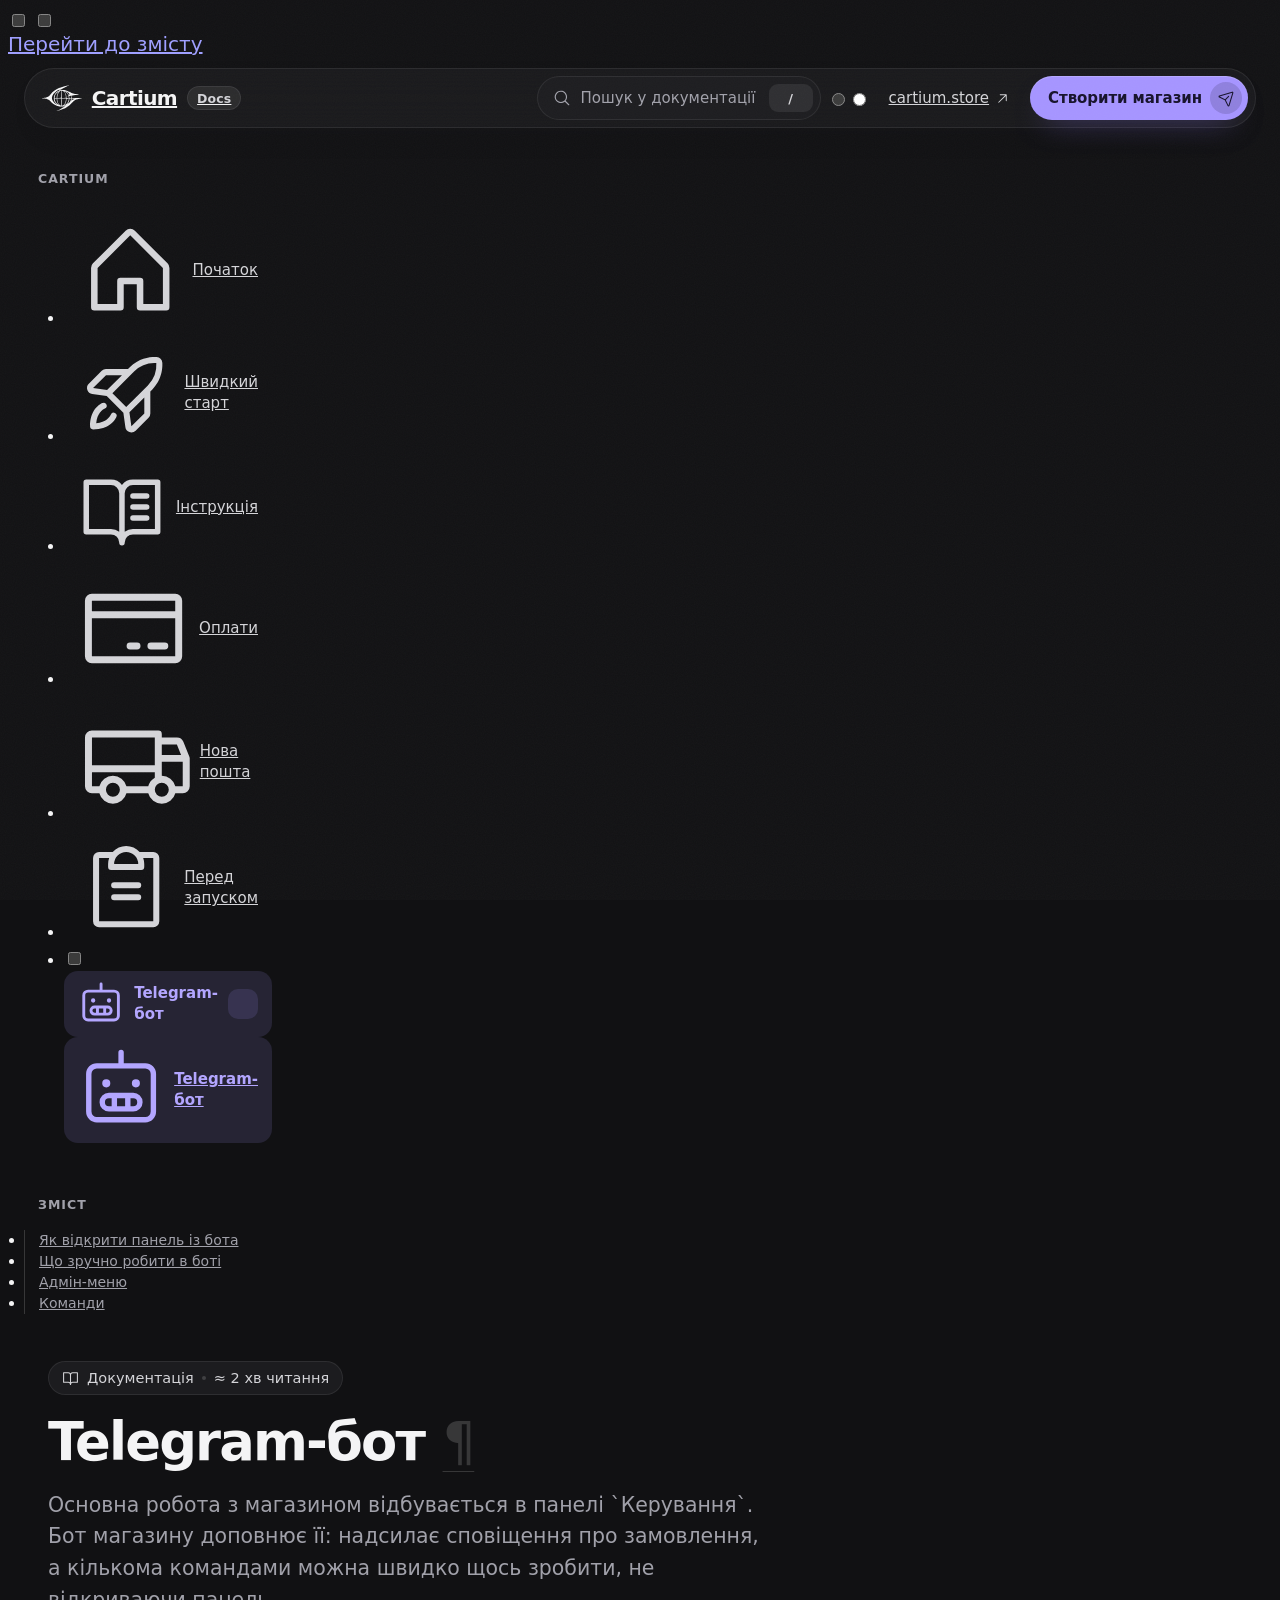
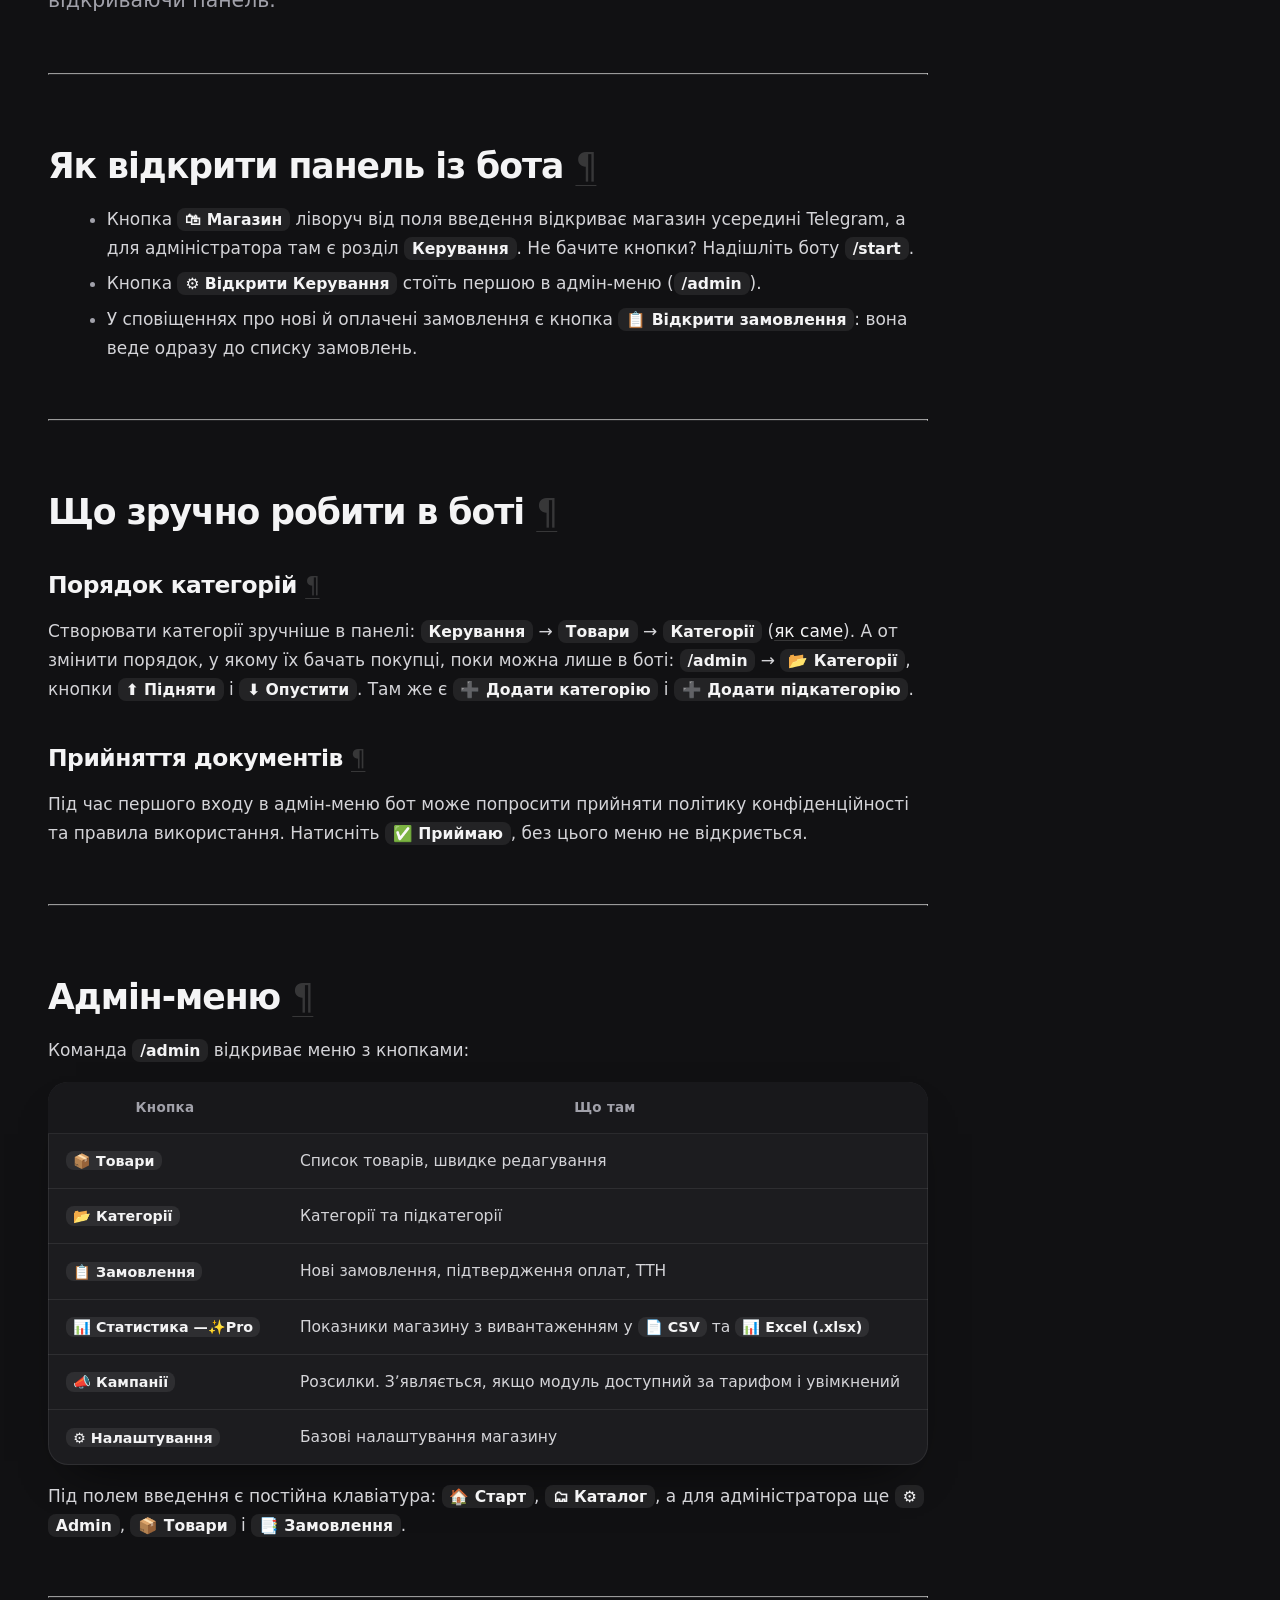
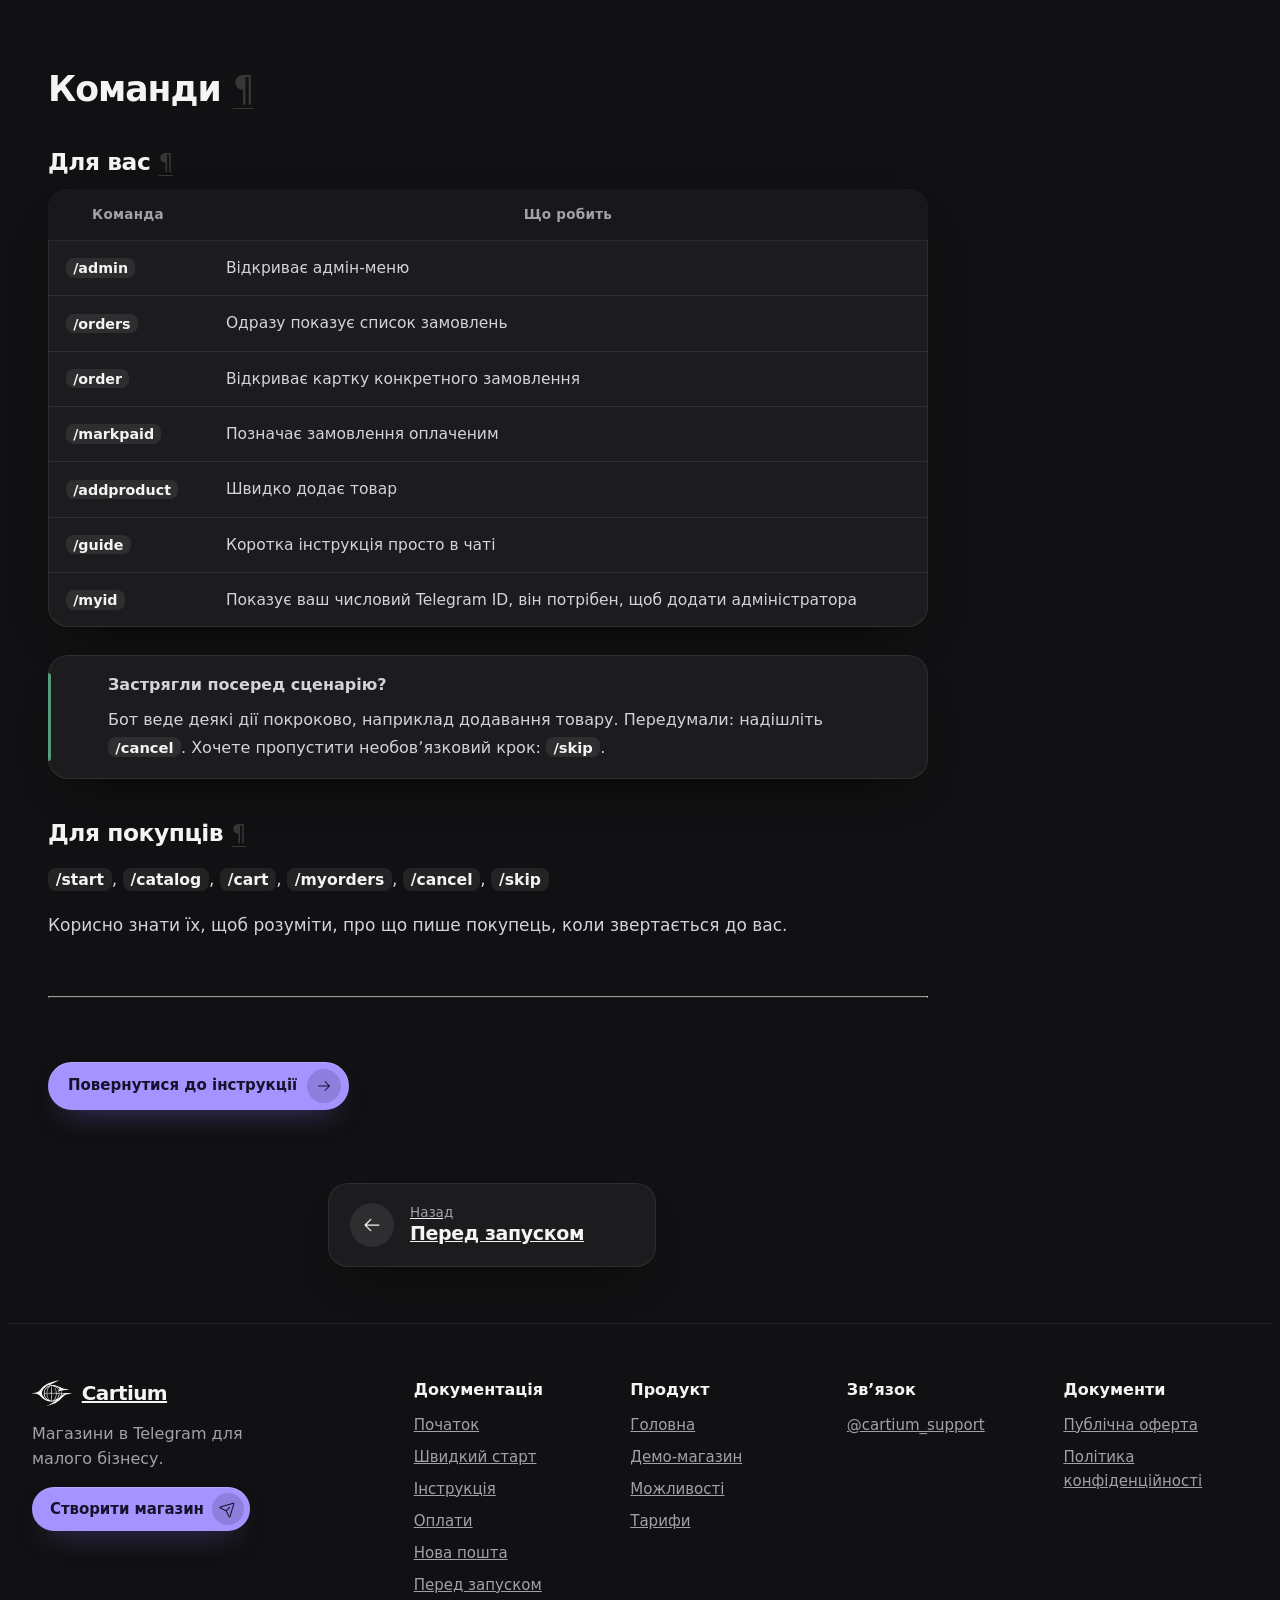
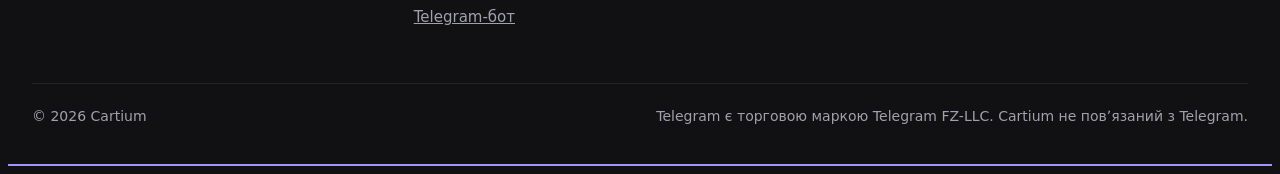
==== commit a04d8c9e: "Deployed 2e39fdb with MkDocs version: 1.6.1" ====
--- a/bot/index.html
+++ b/bot/index.html
@@ -977,7 +977,7 @@
           <div class="c-footer-col">
             <p class="c-footer-title">Звʼязок</p>
             <ul>
-              <li><a href="https://t.me/cartium_support_bot" target="_blank" rel="noopener">@cartium_support_bot</a></li>
+              <li><a href="https://t.me/cartium_support" target="_blank" rel="noopener">@cartium_support</a></li>
             </ul>
           </div>
           <div class="c-footer-col">
